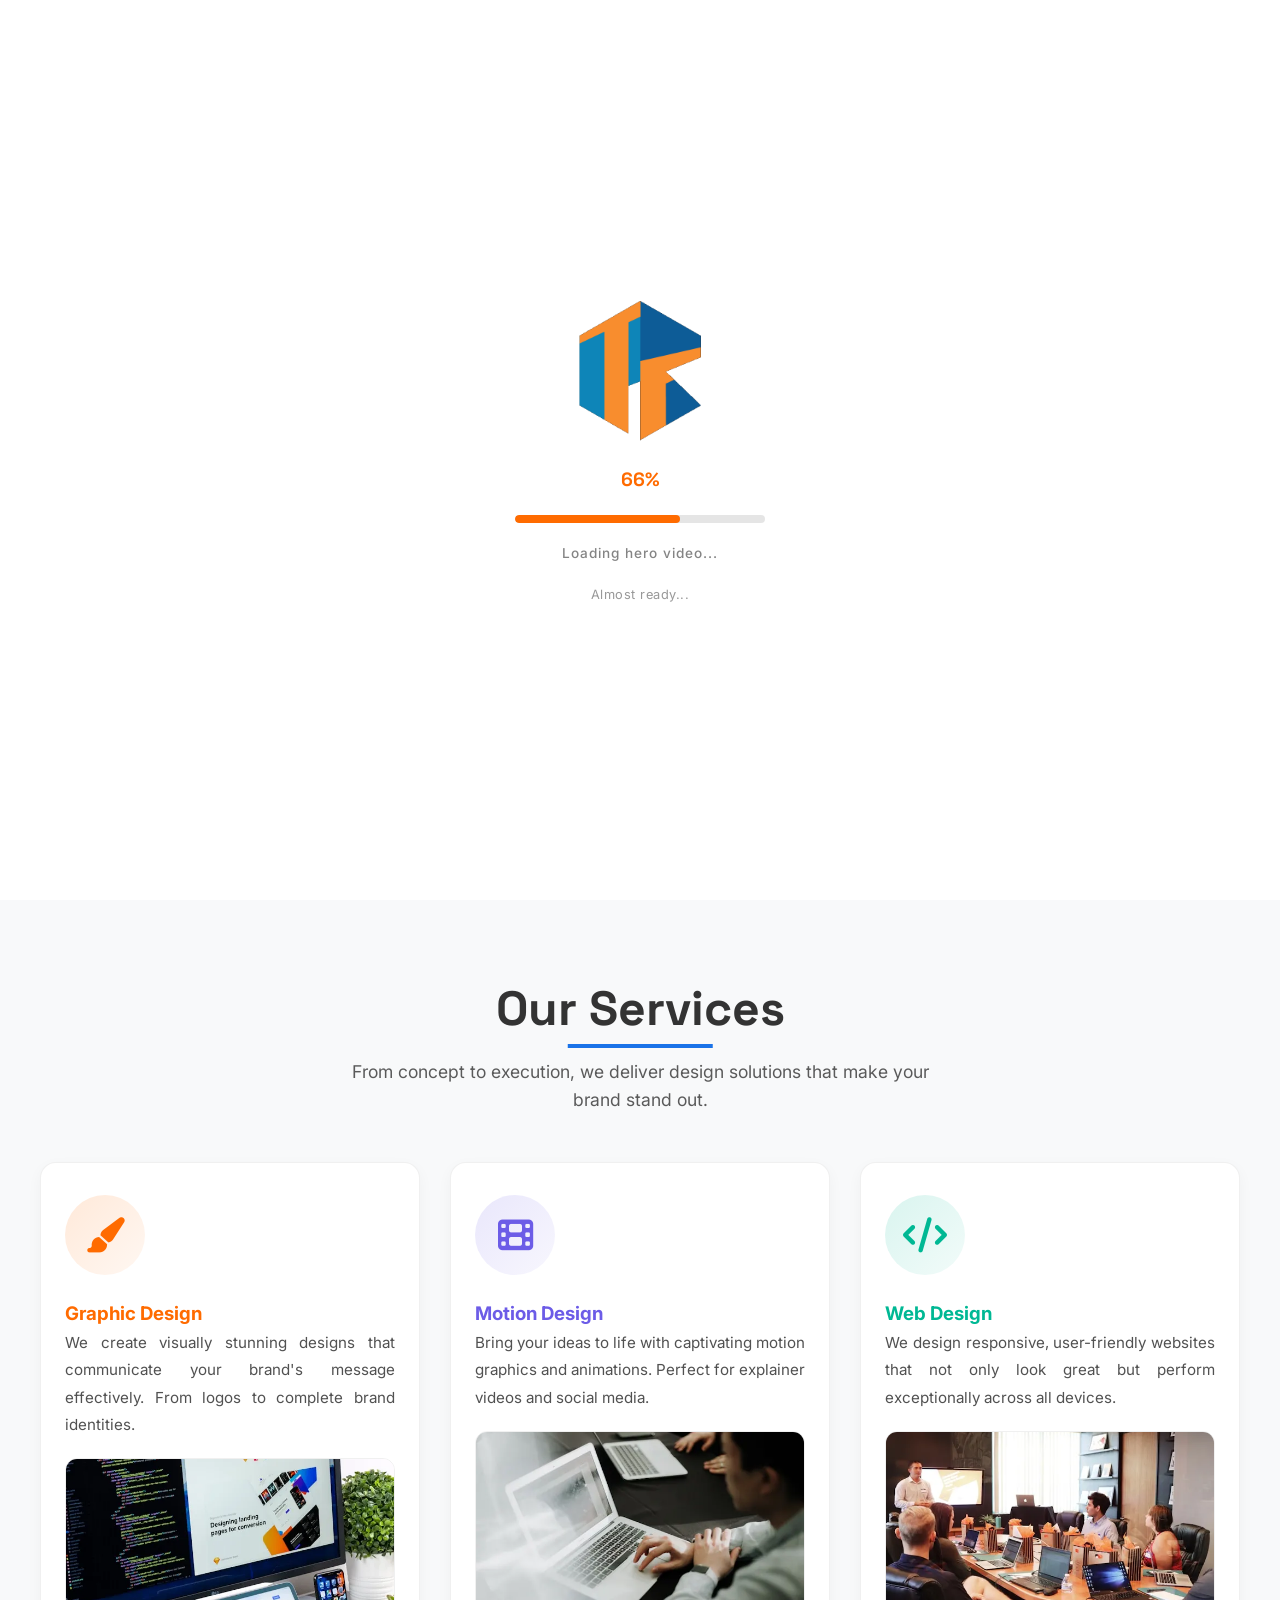
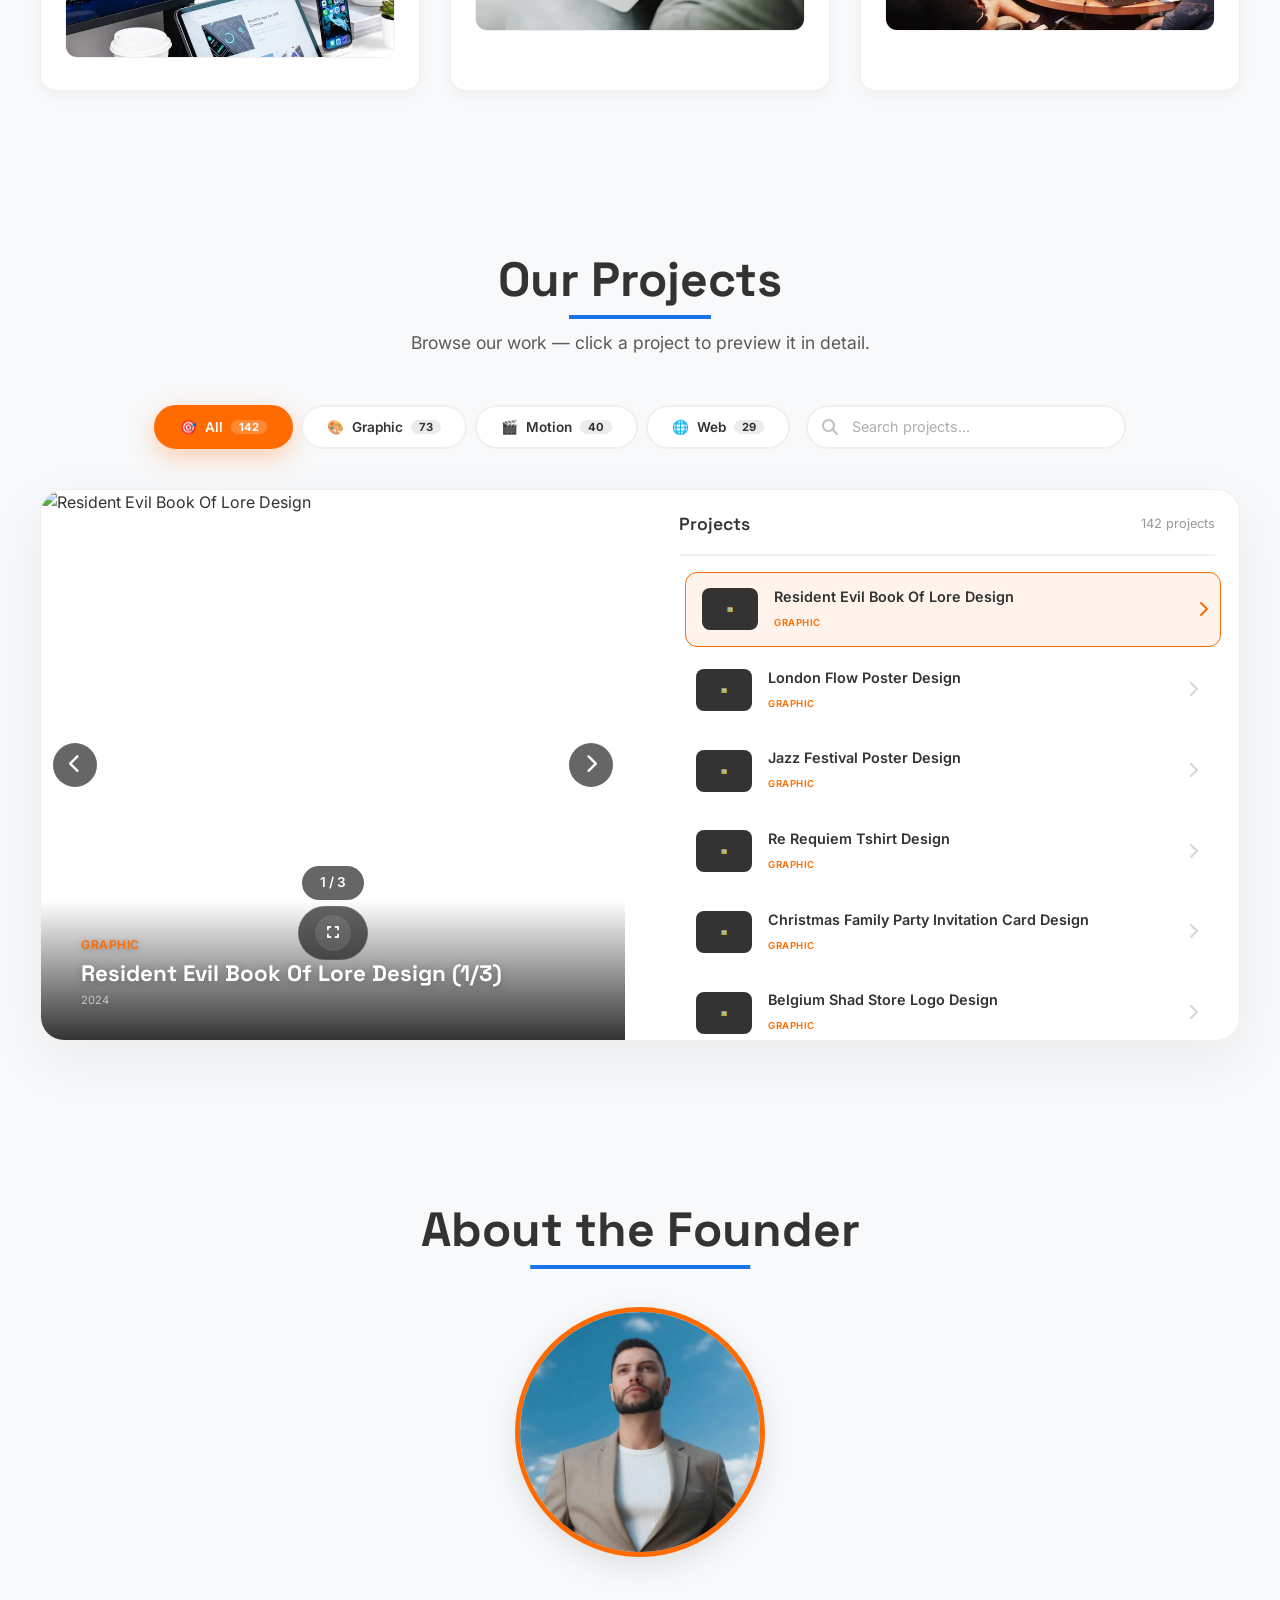
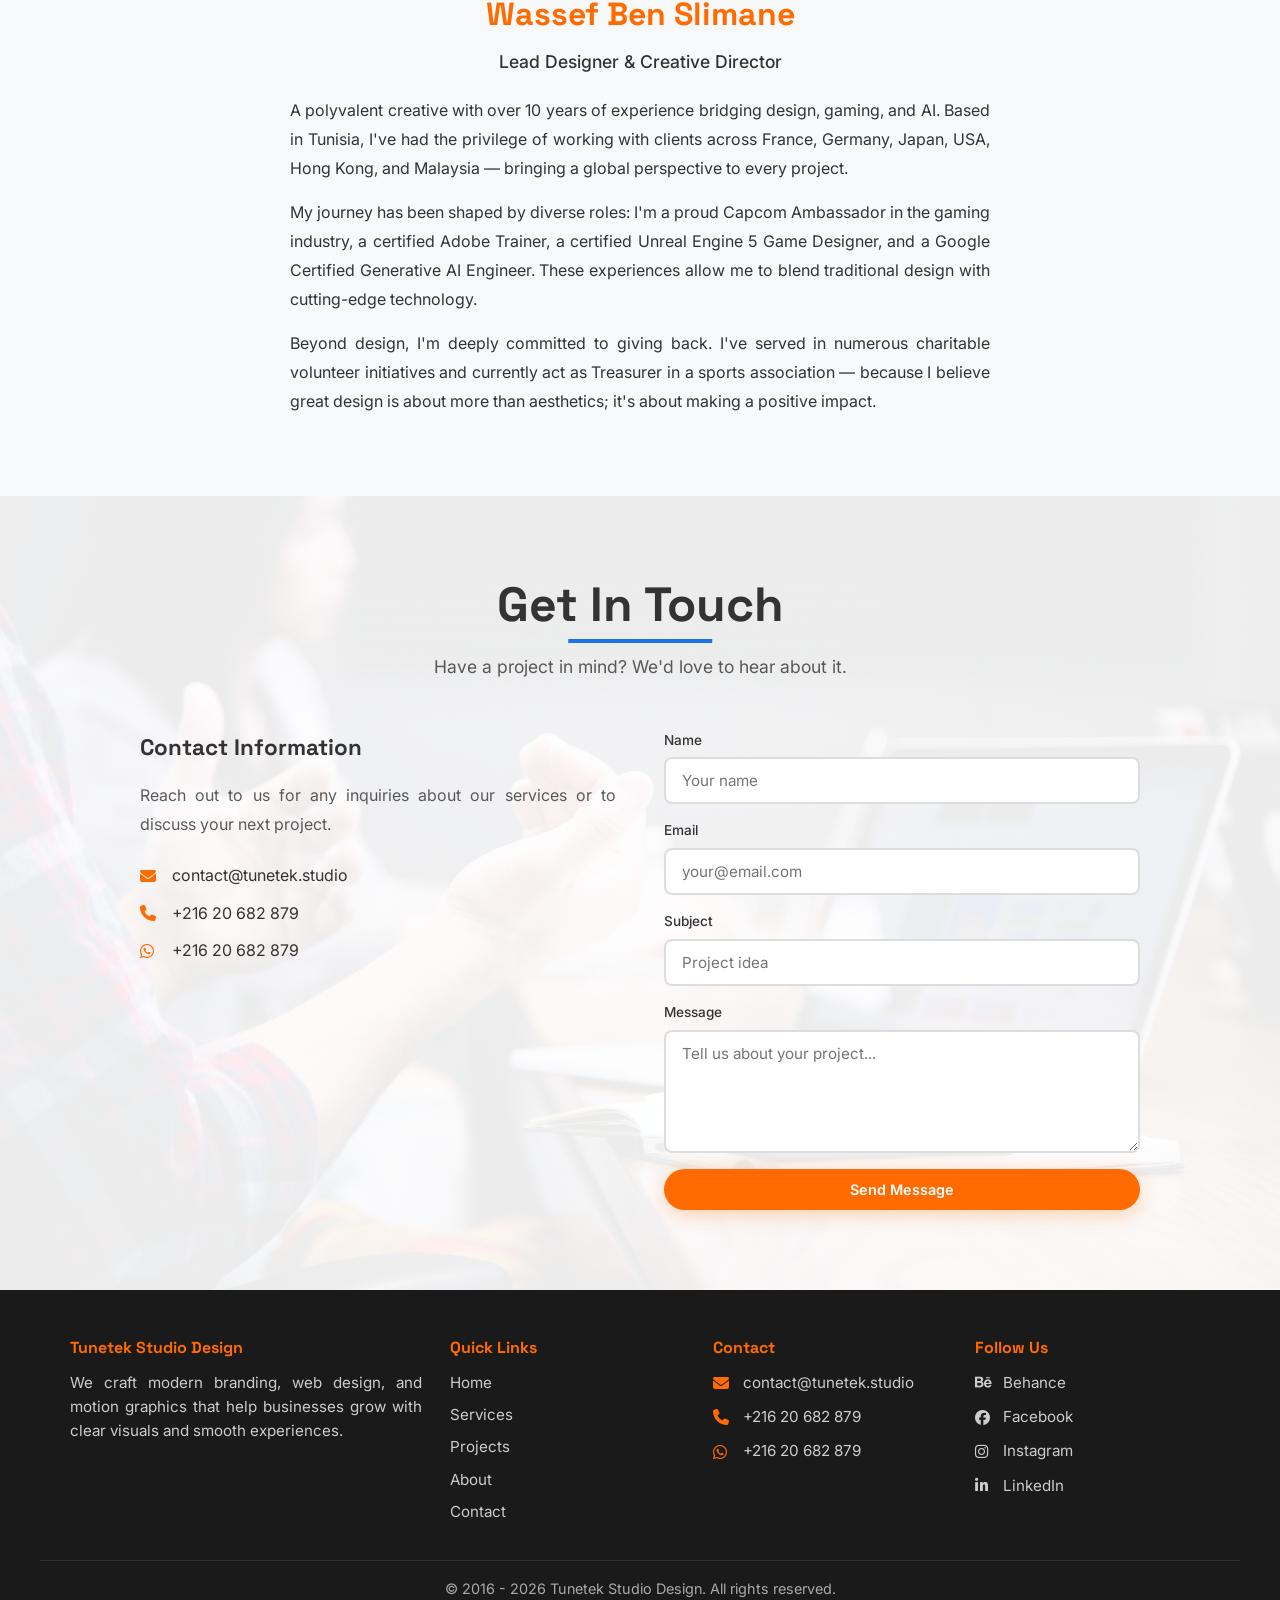
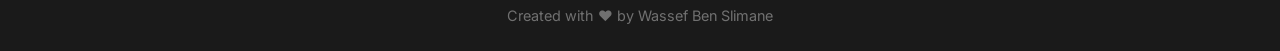
==== index.html @ 1eccfbc8 "fix" ====
<!DOCTYPE html>
<html lang="en">
<head>
    <meta charset="UTF-8">
    <meta name="viewport" content="width=device-width, initial-scale=1.0">
    <title>Tunetek Studio Design | Creative Design Solutions</title>
    <meta name="description" content="Tunetek Studio Design - Creative design solutions for graphic, motion, and web design. Based in Tunisia, serving worldwide clients.">
    
    <!-- Favicons -->
    <link rel="icon" href="favicon.ico" type="image/x-icon">
    <link rel="icon" href="favicon-32x32.png" type="image/png" sizes="32x32">
    <link rel="icon" href="favicon-16x16.png" type="image/png" sizes="16x16">
    <link rel="apple-touch-icon" href="apple-touch-icon.png" sizes="180x180">
    
    <!-- Fonts with preconnect for performance -->
    <link rel="preconnect" href="https://fonts.googleapis.com">
    <link rel="preconnect" href="https://fonts.gstatic.com" crossorigin>
    <link href="https://fonts.googleapis.com/css2?family=Inter:wght@300;400;500;600;700;800;900&family=Space+Grotesk:wght@400;500;600;700&display=swap" rel="stylesheet">
    
    <!-- Font Awesome -->
    <link rel="stylesheet" href="https://cdnjs.cloudflare.com/ajax/libs/font-awesome/6.5.0/css/all.min.css">
    
    <style>
        /* ===================== CSS VARIABLES ===================== */
        :root {
            --primary-color: #1a73e8;
            --secondary-color: #ff6b00;
            --tertiary-color: #ffffff;
            --text-color: #333333;
            --dark-bg: #1a1a1a;
            --card-bg: #ffffff;
            --header-bg: rgba(255, 255, 255, 0.95);
            --footer-bg: #1a1a1a;
            --input-bg: #ffffff;
            --input-border: #dddddd;
            --accent-color: #f8f9fa;
            --label-color: #333333;
            --border-light: rgba(0,0,0,0.06);
            --error-color: #dc3545;
            --error-bg: rgba(220, 53, 69, 0.08);
            --success-color: #28a745;
            
            --transition: 0.3s cubic-bezier(0.4, 0, 0.2, 1);
            --header-height: 72px;
            --max-width: 1200px;
            
            --font-heading: 'Space Grotesk', 'Inter', sans-serif;
            --font-body: 'Inter', -apple-system, BlinkMacSystemFont, 'Segoe UI', sans-serif;
            
            /* Service colors */
            --graphic-color: #ff6b00;
            --motion-color: #6c5ce7;
            --web-color: #00b894;
        }

        /* ===================== DARK THEME ===================== */
        [data-theme="dark"] {
            --primary-color: #5b9aff;
            --secondary-color: #ff8c42;
            --tertiary-color: #121212;
            --text-color: #e0e0e0;
            --dark-bg: #050505;
            --card-bg: #1e1e1e;
            --header-bg: rgba(30, 30, 30, 0.95);
            --footer-bg: #050505;
            --input-bg: #2d2d2d;
            --input-border: #444444;
            --accent-color: #1e1e1e;
            --label-color: #e0e0e0;
            --border-light: rgba(255,255,255,0.06);
            --error-color: #ff6b6b;
            --error-bg: rgba(255, 107, 107, 0.12);
            --success-color: #51cf66;
            
            --graphic-color: #ff8c42;
            --motion-color: #a29bfe;
            --web-color: #55efc4;
        }

        /* ===================== RESET & BASE ===================== */
        * {
            margin: 0;
            padding: 0;
            box-sizing: border-box;
        }

        html {
            scroll-behavior: smooth;
            scroll-padding-top: var(--header-height);
        }

        body {
            font-family: var(--font-body);
            background-color: var(--tertiary-color);
            color: var(--text-color);
            line-height: 1.6;
            transition: background-color var(--transition), color var(--transition);
            overflow-x: hidden;
            position: relative;
        }

        a {
            color: var(--primary-color);
            text-decoration: none;
            transition: color var(--transition);
        }

        a:hover {
            color: var(--primary-color);
        }

        img {
            max-width: 100%;
            height: auto;
            display: block;
        }

        /* ===================== UTILITY ===================== */
        .container {
            max-width: var(--max-width);
            margin: 0 auto;
            padding: 0 30px;
        }

        .section-padding {
            padding: 80px 0;
        }

        @media (max-width: 768px) {
            .section-padding {
                padding: 70px 0;
            }
            .container {
                padding: 0 20px;
            }
        }

        @media (max-width: 480px) {
            .section-padding {
                padding: 70px 0;
            }
            .container {
                padding: 0 16px;
            }
        }

        /* ===================== SECTION TITLES ===================== */
        .section-header {
            text-align: center;
            margin-bottom: 48px;
        }

        .section-title {
            font-family: var(--font-heading);
            font-size: clamp(2rem, 4vw, 3rem);
            font-weight: 700;
            line-height: 1.2;
            color: var(--text-color);
            position: relative;
            display: inline-block;
        }

        .section-title::after {
            content: '';
            position: absolute;
            width: 50%;
            height: 4px;
            bottom: -10px;
            left: 50%;
            transform: translateX(-50%);
            background: var(--primary-color);
            transition: width 0.5s ease;
        }

        .section-title:hover::after {
            width: 100%;
        }

        .section-title .highlight {
            color: var(--secondary-color);
        }

        .section-subtitle {
            font-size: 1.1rem;
            color: var(--text-color);
            opacity: 0.8;
            max-width: 600px;
            margin: 20px auto 0;
        }

        /* ===================== LOADING OVERLAY ===================== */
        #loading-overlay {
            position: fixed;
            top: 0;
            left: 0;
            width: 100%;
            height: 100%;
            background: var(--tertiary-color);
            display: flex;
            justify-content: center;
            align-items: center;
            z-index: 99999;
            transition: opacity 0.8s ease, visibility 0.8s ease;
        }

        [data-theme="dark"] #loading-overlay {
            background: var(--tertiary-color);
        }

        #loading-overlay.hidden {
            opacity: 0;
            visibility: hidden;
            pointer-events: none;
        }

        .loading-content {
            display: flex;
            flex-direction: column;
            align-items: center;
            justify-content: center;
            text-align: center;
            gap: 20px;
            padding: 20px;
        }

        .loading-gif {
            width: 150px;
            height: 150px;
            object-fit: contain;
            display: block;
        }

        .loading-progress-container {
            width: 250px;
            height: 8px;
            background: rgba(0, 0, 0, 0.1);
            border-radius: 4px;
            overflow: hidden;
            position: relative;
        }

        [data-theme="dark"] .loading-progress-container {
            background: rgba(255, 255, 255, 0.1);
        }

        .loading-progress-bar {
            height: 100%;
            background: var(--secondary-color);
            width: 0%;
            border-radius: 4px;
            transition: width 0.3s ease;
        }

        .loading-text {
            font-size: 0.85rem;
            color: var(--text-color);
            opacity: 0.6;
            font-weight: 500;
            letter-spacing: 1px;
        }

        .loading-percentage {
            font-size: 1.2rem;
            font-weight: 700;
            color: var(--secondary-color);
            font-family: var(--font-heading);
        }

        .loading-status {
            font-size: 0.8rem;
            color: var(--text-color);
            opacity: 0.5;
            font-weight: 400;
            letter-spacing: 0.5px;
        }

        @media (max-width: 768px) {
            .loading-gif {
                width: 100px;
                height: 100px;
            }
            .loading-progress-container {
                width: 200px;
            }
            .loading-percentage {
                font-size: 1rem;
            }
        }

        @media (max-width: 480px) {
            .loading-gif {
                width: 80px;
                height: 80px;
            }
            .loading-progress-container {
                width: 160px;
            }
            .loading-percentage {
                font-size: 0.9rem;
            }
            .loading-text {
                font-size: 0.75rem;
            }
            .loading-status {
                font-size: 0.7rem;
            }
        }

        /* ===================== HEADER ===================== */
        header {
            position: fixed;
            top: 0;
            left: 0;
            width: 100%;
            height: var(--header-height);
            background: rgba(255, 255, 255, 1);
            backdrop-filter: blur(10px);
            -webkit-backdrop-filter: blur(10px);
            border-bottom: 1px solid var(--border-light);
            z-index: 9900;
            transition: all var(--transition);
            box-shadow: 0 2px 10px rgba(0, 0, 0, 0.08);
        }

        [data-theme="dark"] header {
            background: rgba(30, 30, 30, 1);
            border-bottom: 1px solid rgba(255, 255, 255, 0.08);
        }

        header.scrolled {
            background: rgba(255, 255, 255, 0.8);
            backdrop-filter: blur(20px);
            -webkit-backdrop-filter: blur(20px);
            box-shadow: 0 4px 15px rgba(0, 0, 0, 0.05);
        }

        [data-theme="dark"] header.scrolled {
            background: rgba(30, 30, 30, 0.8);
        }

        .header-container {
            display: flex;
            justify-content: space-between;
            align-items: center;
            height: 100%;
            max-width: var(--max-width);
            margin: 0 auto;
            padding: 0 30px;
        }

        @media (max-width: 768px) {
            .header-container {
                padding: 0 20px;
            }
        }

        @media (max-width: 480px) {
            .header-container {
                padding: 0 16px;
            }
        }

        .logo {
            display: flex;
            align-items: center;
            gap: 10px;
            flex-shrink: 0;
            transition: transform 0.3s ease;
        }

        .logo:hover {
            transform: scale(1.05);
        }

        .logo img {
            height: 40px;
            width: auto;
        }

        .logo-text {
            display: flex;
            flex-direction: column;
            line-height: 1.1;
        }

        .logo-text .tunetek {
            font-size: 1.75rem;
            font-weight: 700;
            color: var(--primary-color);
            letter-spacing: 1px;
        }

        .logo-text .studio-design {
            font-size: 1.0rem;
            font-weight: 700;
            color: var(--secondary-color);
            letter-spacing: 0.5px;
            margin-left: 2px;
        }

        @media (max-width: 768px) {
            .logo img {
                height: 32px;
            }
            .logo-text .tunetek {
                font-size: 1.5rem;
            }
            .logo-text .studio-design {
                font-size: 0.85rem;
            }
        }

        @media (max-width: 480px) {
            .logo img {
                height: 28px;
            }
            .logo-text .tunetek {
                font-size: 1.3rem;
            }
            .logo-text .studio-design {
                font-size: 0.75rem;
            }
        }

        .nav-container {
            display: flex;
            align-items: center;
            gap: 8px;
        }

        .nav-links {
            display: flex;
            list-style: none;
            align-items: center;
            gap: 4px;
        }

        .nav-links a {
            display: block;
            padding: 6px 14px;
            font-size: 0.85rem;
            font-weight: 500;
            color: var(--text-color);
            border-radius: 8px;
            transition: all var(--transition);
            position: relative;
        }

        .nav-links a:hover,
        .nav-links a.active {
            color: var(--secondary-color);
        }

        .nav-links a::after {
            content: '';
            position: absolute;
            bottom: 2px;
            left: 50%;
            width: 0;
            height: 2px;
            background: var(--secondary-color);
            transition: all var(--transition);
            transform: translateX(-50%);
        }

        .nav-links a:hover::after,
        .nav-links a.active::after {
            width: 60%;
        }

        .header-controls {
            display: flex;
            align-items: center;
            gap: 6px;
            margin-left: 8px;
        }

        .header-btn {
            width: 38px;
            height: 38px;
            border: none;
            background: rgba(0, 0, 0, 0.05);
            color: var(--text-color);
            border-radius: 50%;
            cursor: pointer;
            display: flex;
            align-items: center;
            justify-content: center;
            font-size: 1rem;
            transition: all var(--transition);
            border: 1px solid transparent;
        }

        .header-btn:hover {
            background: rgba(0, 0, 0, 0.08);
            border-color: var(--secondary-color);
            transform: scale(1.05);
        }

        [data-theme="dark"] .header-btn {
            background: rgba(255, 255, 255, 0.05);
        }

        [data-theme="dark"] .header-btn:hover {
            background: rgba(255, 255, 255, 0.1);
        }

        .language-btn {
            font-size: 0.7rem;
            font-weight: 600;
            padding: 4px 6px;
            background: none;
            border: none;
            color: var(--text-color);
            opacity: 0.5;
            cursor: pointer;
            transition: all var(--transition);
        }

        .language-btn.active {
            opacity: 1;
            color: var(--secondary-color);
            font-weight: 700;
        }

        .language-btn:hover {
            opacity: 1;
            color: var(--secondary-color);
        }

        .language-separator {
            color: var(--text-color);
            opacity: 0.2;
            font-size: 0.7rem;
        }

        .hamburger {
            display: none;
            width: 38px;
            height: 38px;
            border: none;
            background: rgba(0, 0, 0, 0.05);
            color: var(--primary-color);
            border-radius: 8px;
            cursor: pointer;
            font-size: 1.5rem;
            transition: all var(--transition);
            align-items: center;
            justify-content: center;
        }

        .hamburger:hover {
            color: var(--secondary-color);
            background: rgba(0, 0, 0, 0.08);
        }

        [data-theme="dark"] .hamburger {
            background: rgba(255, 255, 255, 0.05);
        }

        [data-theme="dark"] .hamburger:hover {
            background: rgba(255, 255, 255, 0.1);
        }

        @media (max-width: 992px) {
            .nav-container {
                position: fixed;
                top: var(--header-height);
                left: 0;
                width: 100%;
                height: calc(100vh - var(--header-height));
                background: var(--card-bg);
                flex-direction: column;
                padding: 30px 20px;
                transform: translateX(100%);
                transition: transform 0.4s cubic-bezier(0.4, 0, 0.2, 1);
                overflow-y: auto;
                border-top: 1px solid var(--border-light);
                gap: 20px;
                box-shadow: 0 20px 60px rgba(0, 0, 0, 0.1);
            }

            [data-theme="dark"] .nav-container {
                border-top: 1px solid rgba(255, 255, 255, 0.08);
            }

            .nav-container.active {
                transform: translateX(0);
            }

            .nav-links {
                flex-direction: column;
                width: 100%;
                gap: 0;
            }

            .nav-links li {
                width: 100%;
                opacity: 0;
                transform: translateY(-10px) scale(0.95);
                transition: all 0.4s cubic-bezier(0.4, 0, 0.2, 1);
            }

            .nav-container.active .nav-links li {
                opacity: 1;
                transform: translateY(0) scale(1);
            }

            .nav-container.active .nav-links li:nth-child(1) { transition-delay: 0.05s; }
            .nav-container.active .nav-links li:nth-child(2) { transition-delay: 0.1s; }
            .nav-container.active .nav-links li:nth-child(3) { transition-delay: 0.15s; }
            .nav-container.active .nav-links li:nth-child(4) { transition-delay: 0.2s; }
            .nav-container.active .nav-links li:nth-child(5) { transition-delay: 0.25s; }
            .nav-container.active .nav-links li:nth-child(6) { transition-delay: 0.3s; }
            .nav-container.active .nav-links li:nth-child(7) { transition-delay: 0.35s; }

            .nav-links a {
                padding: 14px 20px;
                font-size: 1rem;
                text-align: center;
                border-radius: 8px;
                width: 100%;
            }

            .nav-links a::after {
                display: none;
            }

            .nav-links a:hover {
                background: rgba(0, 0, 0, 0.05);
            }

            [data-theme="dark"] .nav-links a:hover {
                background: rgba(255, 255, 255, 0.05);
            }

            .nav-links li:last-child {
                margin-top: 10px;
                display: flex;
                justify-content: center;
                gap: 12px;
            }

            .nav-links li:last-child .header-controls {
                margin-left: 0;
            }

            .header-controls {
                margin-left: 0;
                justify-content: center;
            }

            .hamburger {
                display: flex;
            }
        }

        /* ===================== HERO SECTION ===================== */
        #hero {
            position: relative;
            min-height: 100vh;
            display: flex;
            align-items: center;
            padding-top: var(--header-height);
            overflow: hidden;
            background: transparent;
        }

        .hero-video-container {
            position: absolute;
            top: var(--header-height);
            left: 0;
            right: 0;
            bottom: 0;
            overflow: hidden;
            z-index: 0;
            background: #000;
        }

        .hero-video-container video {
            width: 100%;
            height: 100%;
            object-fit: cover;
            opacity: 0;
            transition: opacity 1.5s ease-in-out;
        }

        .hero-video-container video.loaded {
            opacity: 1;
        }

        .hero-loading-overlay {
            position: absolute;
            top: 0;
            left: 0;
            right: 0;
            bottom: 0;
            background: var(--tertiary-color);
            display: flex;
            align-items: center;
            justify-content: center;
            z-index: 1;
            transition: opacity 0.8s ease, visibility 0.8s ease;
        }

        [data-theme="dark"] .hero-loading-overlay {
            background: var(--tertiary-color);
        }

        .hero-loading-overlay.hidden {
            opacity: 0;
            visibility: hidden;
            pointer-events: none;
        }

        .hero-loading-spinner {
            width: 60px;
            height: 60px;
            border: 4px solid rgba(255, 107, 0, 0.1);
            border-top: 4px solid var(--secondary-color);
            border-radius: 50%;
            animation: spin 1s linear infinite;
        }

        @keyframes spin {
            0% { transform: rotate(0deg); }
            100% { transform: rotate(360deg); }
        }

        /* ===================== HERO ACTIONS & MUTE BUTTON - FIXED FOR MOBILE ===================== */
        .hero-actions-bottom {
            position: absolute;
            bottom: 40px;
            left: 40px;
            z-index: 2;
            display: flex;
            flex-wrap: wrap;
            gap: 12px;
        }

        .hero-actions-bottom .btn {
            padding: 12px 28px;
            font-size: 0.9rem;
        }

        /* Video controls - moved to top right on mobile to avoid overlap */
        .video-controls {
            position: absolute;
            bottom: 24px;
            right: 24px;
            z-index: 3;
        }

        .video-controls button {
            width: 40px;
            height: 40px;
            border: none;
            background: rgba(0, 0, 0, 0.6);
            color: white;
            border-radius: 50%;
            cursor: pointer;
            font-size: 1rem;
            transition: all var(--transition);
            display: flex;
            align-items: center;
            justify-content: center;
            backdrop-filter: blur(4px);
            border: 1px solid rgba(255, 255, 255, 0.1);
        }

        .video-controls button:hover {
            background: var(--secondary-color);
            transform: scale(1.1);
        }

        /* ===== FIXED: Mobile Hero Buttons - Made Larger ===== */
        @media (max-width: 768px) {
            .hero-actions-bottom {
                bottom: 24px;
                left: 50%;
                transform: translateX(-50%);
                gap: 12px;
                flex-direction: row;
                justify-content: center;
                width: auto;
                max-width: 92%;
            }
            
            .hero-actions-bottom .btn {
                padding: 14px 28px;
                font-size: 1rem;
                white-space: nowrap;
                min-height: 52px;
                min-width: 140px;
            }
            
            .hero-actions-bottom .btn i {
                font-size: 0.9rem;
            }
            
            /* Move mute button to top right on tablet */
            .video-controls {
                bottom: auto;
                top: calc(var(--header-height) + 16px);
                right: 16px;
            }
            
            .video-controls button {
                width: 40px;
                height: 40px;
                font-size: 1rem;
            }
        }

        @media (max-width: 480px) {
            .hero-actions-bottom {
                bottom: 20px;
                gap: 10px;
                flex-direction: row;
                flex-wrap: wrap;
                justify-content: center;
                width: auto;
                max-width: 94%;
            }
            
            .hero-actions-bottom .btn {
                padding: 16px 24px;
                font-size: 0.95rem;
                white-space: nowrap;
                flex: 0 1 auto;
                min-height: 48px;
                min-width: 120px;
                border-radius: 30px;
            }
            
            .hero-actions-bottom .btn i {
                font-size: 0.85rem;
            }
            
            /* Move mute button to top right on mobile */
            .video-controls {
                bottom: auto;
                top: calc(var(--header-height) + 12px);
                right: 12px;
            }
            
            .video-controls button {
                width: 38px;
                height: 38px;
                font-size: 0.9rem;
            }
        }

        /* ===================== BUTTONS ===================== */
        .btn {
            display: inline-flex;
            align-items: center;
            justify-content: center;
            gap: 8px;
            padding: 12px 28px;
            font-family: var(--font-body);
            font-size: 0.9rem;
            font-weight: 600;
            border: none;
            border-radius: 30px;
            cursor: pointer;
            transition: all var(--transition);
            text-decoration: none;
        }

        .btn-primary {
            background: var(--secondary-color);
            color: white;
            box-shadow: 0 4px 20px rgba(255, 107, 0, 0.3);
        }

        .btn-primary:hover {
            transform: translateY(-3px);
            box-shadow: 0 15px 25px rgba(255, 107, 0, 0.4);
            color: white;
        }

        .btn-secondary {
            background: rgba(0, 0, 0, 0.6);
            color: var(--secondary-color);
            border: 2px solid var(--secondary-color);
            backdrop-filter: blur(10px);
            -webkit-backdrop-filter: blur(10px);
            box-shadow: 0 4px 15px rgba(0, 0, 0, 0.2);
        }

        .btn-secondary:hover {
            background: var(--secondary-color);
            color: white !important;
            transform: translateY(-3px);
            box-shadow: 0 15px 25px rgba(255, 107, 0, 0.4);
        }

        [data-theme="dark"] .btn-secondary {
            background: rgba(255, 255, 255, 0.15);
            border-color: var(--secondary-color);
            color: var(--secondary-color);
        }

        [data-theme="dark"] .btn-secondary:hover {
            background: var(--secondary-color);
            color: white !important;
        }

        /* ===================== SERVICES ===================== */
        #services {
            background-color: var(--accent-color);
        }

        .services-grid {
            display: grid;
            grid-template-columns: repeat(auto-fit, minmax(300px, 1fr));
            gap: 30px;
        }

        .service-card {
            background: var(--card-bg);
            border-radius: 16px;
            padding: 2rem 1.5rem;
            box-shadow: 0 5px 15px rgba(0, 0, 0, 0.04);
            transition: all 0.4s cubic-bezier(0.34, 1.56, 0.64, 1);
            border: 1px solid var(--border-light);
            opacity: 0;
            transform: translateY(20px);
            position: relative;
            overflow: hidden;
        }

        .service-card.visible {
            opacity: 1;
            transform: translateY(0);
        }

        .service-card::before {
            content: '';
            position: absolute;
            top: 0;
            left: 0;
            width: 100%;
            height: 4px;
            opacity: 0;
            transition: opacity 0.4s ease;
        }

        .service-card:hover::before {
            opacity: 1;
        }

        .service-card:hover {
            transform: translateY(-12px);
            box-shadow: 0 20px 40px rgba(0, 0, 0, 0.08);
        }

        .service-card:nth-child(1)::before { background: linear-gradient(90deg, var(--graphic-color), #ff9a44); }
        .service-card:nth-child(2)::before { background: linear-gradient(90deg, var(--motion-color), #a29bfe); }
        .service-card:nth-child(3)::before { background: linear-gradient(90deg, var(--web-color), #55efc4); }

        .service-icon-wrapper {
            display: inline-flex;
            align-items: center;
            justify-content: center;
            width: 80px;
            height: 80px;
            border-radius: 50%;
            margin-bottom: 1.5rem;
            transition: all 0.4s cubic-bezier(0.34, 1.56, 0.64, 1);
            position: relative;
        }

        .service-card:hover .service-icon-wrapper {
            transform: scale(1.05) rotate(-5deg);
        }

        .service-card:nth-child(1) .service-icon-wrapper {
            background: linear-gradient(135deg, rgba(255, 107, 0, 0.15), rgba(255, 107, 0, 0.05));
            color: var(--graphic-color);
        }

        .service-card:nth-child(2) .service-icon-wrapper {
            background: linear-gradient(135deg, rgba(108, 92, 231, 0.15), rgba(108, 92, 231, 0.05));
            color: var(--motion-color);
        }

        .service-card:nth-child(3) .service-icon-wrapper {
            background: linear-gradient(135deg, rgba(0, 184, 148, 0.15), rgba(0, 184, 148, 0.05));
            color: var(--web-color);
        }

        [data-theme="dark"] .service-card:nth-child(1) .service-icon-wrapper {
            background: linear-gradient(135deg, rgba(255, 107, 0, 0.25), rgba(255, 107, 0, 0.05));
        }

        [data-theme="dark"] .service-card:nth-child(2) .service-icon-wrapper {
            background: linear-gradient(135deg, rgba(108, 92, 231, 0.25), rgba(108, 92, 231, 0.05));
        }

        [data-theme="dark"] .service-card:nth-child(3) .service-icon-wrapper {
            background: linear-gradient(135deg, rgba(0, 184, 148, 0.25), rgba(0, 184, 148, 0.05));
        }

        .service-icon {
            font-size: 2.2rem;
            transition: all 0.4s ease;
            line-height: 1;
        }

        .service-card:hover .service-icon {
            transform: scale(1.1);
        }

        .service-card:nth-child(1) .service-title { color: var(--graphic-color); }
        .service-card:nth-child(2) .service-title { color: var(--motion-color); }
        .service-card:nth-child(3) .service-title { color: var(--web-color); }

        .service-desc {
            color: var(--text-color);
            line-height: 1.8;
            opacity: 0.85;
            font-size: 0.95rem;
            text-align: justify;
            text-justify: inter-word;
        }

        .service-image {
            width: 100%;
            border-radius: 12px;
            margin-top: 1.25rem;
            height: 200px;
            object-fit: cover;
            border: 1px solid var(--border-light);
            transition: all 0.4s ease;
        }

        .service-card:hover .service-image {
            transform: scale(1.02);
            border-color: var(--secondary-color);
        }

        /* ============================================================
                   PORTFOLIO - SPLIT SCREEN WITH SEARCH
                   ============================================================ */
        #portfolio {
            background-color: var(--accent-color);
            overflow: hidden;
            position: relative;
        }

        .split-controls {
            display: flex;
            flex-wrap: wrap;
            justify-content: center;
            align-items: center;
            gap: 16px;
            margin-bottom: 40px;
        }

        .split-filters {
            display: flex;
            gap: 8px;
            flex-wrap: wrap;
            justify-content: center;
        }

        .split-filter-btn {
            padding: 10px 24px;
            border: 2px solid var(--border-light);
            background: var(--card-bg);
            color: var(--text-color);
            border-radius: 50px;
            cursor: pointer;
            font-size: 0.85rem;
            font-weight: 600;
            transition: all var(--transition);
            font-family: var(--font-body);
            display: flex;
            align-items: center;
            gap: 8px;
            min-height: 44px;
        }

        .split-filter-btn:hover {
            border-color: var(--secondary-color);
            color: var(--secondary-color);
            transform: translateY(-2px);
        }

        .split-filter-btn.active {
            background: var(--secondary-color);
            color: white;
            border-color: var(--secondary-color);
            box-shadow: 0 8px 25px rgba(255, 107, 0, 0.3);
        }

        .split-filter-btn .count {
            background: rgba(0,0,0,0.08);
            padding: 0 8px;
            border-radius: 20px;
            font-size: 0.7rem;
            font-weight: 700;
        }

        [data-theme="dark"] .split-filter-btn .count {
            background: rgba(255,255,255,0.08);
        }

        .split-filter-btn.active .count {
            background: rgba(255,255,255,0.2);
        }

        .search-wrapper {
            position: relative;
            flex: 1;
            min-width: 200px;
            max-width: 320px;
        }

        .search-wrapper input {
            width: 100%;
            padding: 10px 20px 10px 44px;
            border: 2px solid var(--border-light);
            border-radius: 50px;
            background: var(--card-bg);
            color: var(--text-color);
            font-family: var(--font-body);
            font-size: 0.9rem;
            transition: all var(--transition);
            outline: none;
            min-height: 44px;
        }

        .search-wrapper input:focus {
            border-color: var(--secondary-color);
            box-shadow: 0 0 0 4px rgba(255, 107, 0, 0.1);
        }

        .search-wrapper input::placeholder {
            color: var(--text-color);
            opacity: 0.4;
        }

        .search-wrapper .search-icon {
            position: absolute;
            left: 16px;
            top: 50%;
            transform: translateY(-50%);
            color: var(--text-color);
            opacity: 0.3;
            pointer-events: none;
        }

        .search-wrapper .clear-search {
            position: absolute;
            right: 12px;
            top: 50%;
            transform: translateY(-50%);
            background: none;
            border: none;
            color: var(--text-color);
            opacity: 0.3;
            cursor: pointer;
            font-size: 0.8rem;
            padding: 8px;
            display: none;
            transition: opacity var(--transition);
            min-height: 44px;
            min-width: 44px;
            border-radius: 50%;
        }

        .search-wrapper .clear-search.visible {
            display: block;
        }

        .search-wrapper .clear-search:hover {
            opacity: 0.8;
            background: rgba(0,0,0,0.05);
        }

        .split-container {
            display: grid;
            grid-template-columns: 1fr 1fr;
            gap: 30px;
            min-height: 550px;
            background: var(--card-bg);
            border-radius: 24px;
            overflow: hidden;
            box-shadow: 0 20px 60px rgba(0,0,0,0.06);
            border: 1px solid var(--border-light);
        }

        .split-preview {
            position: relative;
            background: var(--tertiary-color);
            overflow: hidden;
            min-height: 500px;
            max-height: 550px;
            display: flex;
            align-items: center;
            justify-content: center;
        }

        .split-preview::-webkit-scrollbar {
            width: 8px;
            height: 8px;
        }

        .split-preview::-webkit-scrollbar-track {
            background: rgba(0,0,0,0.05);
            border-radius: 4px;
        }

        .split-preview::-webkit-scrollbar-thumb {
            background: var(--secondary-color);
            border-radius: 4px;
        }

        .split-preview::-webkit-scrollbar-thumb:hover {
            background: var(--secondary-color);
        }

        .split-preview .preview-media {
            width: 100%;
            height: 100%;
            object-fit: contain;
            display: block;
            transition: opacity 0.5s ease;
            max-height: 550px;
        }

        .split-preview video.preview-media {
            max-height: 550px;
            width: 100%;
            height: 100%;
            object-fit: contain;
            background: #000;
        }

        .split-preview .preview-placeholder {
            text-align: center;
            color: var(--text-color);
            opacity: 0.4;
            padding: 40px;
        }

        .split-preview .preview-placeholder i {
            font-size: 4rem;
            display: block;
            margin-bottom: 16px;
        }

        .split-preview .preview-overlay {
            position: absolute;
            bottom: 0;
            left: 0;
            right: 0;
            padding: 30px 40px;
            background: linear-gradient(to top, rgba(0,0,0,0.8) 0%, transparent 100%);
            color: white;
            pointer-events: none;
            z-index: 2;
            width: 100%;
            min-width: 100%;
            box-sizing: border-box;
        }

        .split-preview:fullscreen .preview-overlay {
            display: none;
        }

        .split-preview:-webkit-full-screen .preview-overlay {
            display: none;
        }

        .split-preview:-moz-full-screen .preview-overlay {
            display: none;
        }

        .split-preview .preview-overlay h3 {
            font-family: var(--font-heading);
            font-size: 1.4rem;
            font-weight: 700;
            text-shadow: 0 2px 10px rgba(0,0,0,0.3);
        }

        .split-preview .preview-overlay .cat {
            font-size: 0.75rem;
            text-transform: uppercase;
            letter-spacing: 0.5px;
            color: var(--secondary-color);
            font-weight: 600;
            text-shadow: 0 1px 6px rgba(0,0,0,0.3);
        }

        .split-preview .preview-overlay .year {
            font-size: 0.7rem;
            opacity: 0.6;
            text-shadow: 0 1px 6px rgba(0,0,0,0.3);
        }

        .split-preview.web-fit-mode {
            overflow: auto !important;
            align-items: flex-start !important;
            justify-content: flex-start !important;
            display: flex !important;
            flex-direction: column !important;
            max-height: 550px;
            min-height: 500px;
            position: relative !important;
            scroll-behavior: smooth !important;
        }

        .split-preview.web-fit-mode .preview-media {
            width: 100% !important;
            height: auto !important;
            max-height: none !important;
            min-height: 100% !important;
            object-fit: contain !important;
            flex-shrink: 0 !important;
            display: block !important;
        }

        .split-preview.web-fit-mode .preview-overlay {
            position: sticky !important;
            bottom: 0 !important;
            left: 0 !important;
            right: 0 !important;
            z-index: 10 !important;
            pointer-events: none;
            flex-shrink: 0 !important;
            margin-top: auto !important;
            width: 100% !important;
            min-width: 100% !important;
            background: linear-gradient(to top, rgba(0,0,0,0.8) 0%, transparent 100%) !important;
            max-height: 100% !important;
            top: auto !important;
        }

        .split-preview:fullscreen {
            max-height: 100vh !important;
            min-height: 100vh !important;
            overflow: hidden !important;
            align-items: center !important;
            justify-content: center !important;
            display: flex !important;
            flex-direction: column !important;
            background: #000 !important;
        }

        .split-preview:fullscreen .preview-media {
            max-height: 100vh !important;
            min-height: 100vh !important;
            width: 100% !important;
            height: 100% !important;
            object-fit: contain !important;
            flex-shrink: 0 !important;
        }

        .split-preview:fullscreen.web-fit-mode {
            overflow: hidden !important;
            max-height: 100vh !important;
            min-height: 100vh !important;
        }

        .split-preview:fullscreen.web-fit-mode .preview-media {
            max-height: 100vh !important;
            min-height: 100vh !important;
            width: 100% !important;
            height: 100% !important;
            object-fit: contain !important;
        }

        .split-preview:fullscreen .preview-overlay {
            display: none !important;
        }

        /* ===================== PREVIEW CONTROLS ===================== */
        .preview-controls {
            position: absolute;
            bottom: 80px;
            left: 50%;
            transform: translateX(-50%);
            z-index: 5;
            display: flex;
            gap: 10px;
            background: rgba(0,0,0,0.6);
            backdrop-filter: blur(10px);
            padding: 8px 16px;
            border-radius: 50px;
            border: 1px solid rgba(255,255,255,0.1);
            pointer-events: auto;
        }

        .split-preview.web-fit-mode .preview-controls {
            position: sticky !important;
            bottom: 100px !important;
            left: 50% !important;
            transform: translateX(-50%) !important;
            z-index: 15 !important;
            margin-top: auto !important;
        }

        .preview-controls button {
            width: 36px;
            height: 36px;
            border: none;
            background: rgba(255,255,255,0.1);
            color: white;
            border-radius: 50%;
            cursor: pointer;
            font-size: 0.85rem;
            transition: all var(--transition);
            display: flex;
            align-items: center;
            justify-content: center;
            min-width: 36px;
            min-height: 36px;
        }

        .preview-controls button:hover {
            background: var(--secondary-color);
            transform: scale(1.05);
        }

        .preview-controls .video-progress {
            display: flex;
            align-items: center;
            gap: 10px;
            margin: 0 8px;
        }

        .preview-controls .video-progress .time {
            font-size: 0.7rem;
            color: rgba(255,255,255,0.7);
            font-family: monospace;
            min-width: 36px;
        }

        .preview-controls .video-progress .progress-bar {
            width: 100px;
            height: 3px;
            background: rgba(255,255,255,0.2);
            border-radius: 2px;
            cursor: pointer;
            position: relative;
            min-height: 20px;
        }

        .preview-controls .video-progress .progress-bar .fill {
            height: 100%;
            background: var(--secondary-color);
            border-radius: 2px;
            width: 0%;
            transition: width 0.05s linear;
        }

        .preview-controls .web-controls-group {
            display: flex;
            gap: 0px;
            align-items: center;
        }

        .preview-controls .divider {
            width: 1px;
            height: 28px;
            background: rgba(255, 255, 255, 0.2);
            margin: 0 8px;
            flex-shrink: 0;
        }

        [data-theme="dark"] .preview-controls .divider {
            background: rgba(255, 255, 255, 0.15);
        }

        .preview-controls .web-controls-group .divider {
            display: inline-block;
        }

        .split-preview .video-badge {
            position: absolute;
            top: 16px;
            right: 16px;
            background: rgba(0,0,0,0.6);
            backdrop-filter: blur(8px);
            color: #fff;
            padding: 4px 14px;
            border-radius: 30px;
            font-size: 0.7rem;
            display: flex;
            align-items: center;
            gap: 4px;
            z-index: 2;
            opacity: 0;
            transition: opacity 0.3s ease;
        }

        .split-preview:hover .video-badge {
            opacity: 1;
        }

        .split-list {
            padding: 20px 24px;
            overflow-y: auto;
            max-height: 550px;
            background: var(--card-bg);
        }

        .split-list .list-header {
            display: flex;
            justify-content: space-between;
            align-items: center;
            padding-bottom: 16px;
            border-bottom: 2px solid var(--border-light);
            margin-bottom: 16px;
        }

        .split-list .list-header h4 {
            font-family: var(--font-heading);
            font-size: 1.1rem;
            font-weight: 600;
            color: var(--text-color);
        }

        .split-list .list-header .count {
            font-size: 0.8rem;
            opacity: 0.5;
        }

        .split-list .list-item {
            display: flex;
            align-items: center;
            gap: 16px;
            padding: 12px 16px;
            border-radius: 12px;
            cursor: pointer;
            transition: all 0.3s cubic-bezier(0.34, 1.56, 0.64, 1);
            border: 1px solid transparent;
            margin-bottom: 6px;
        }

        .split-list .list-item:hover {
            background: rgba(0,0,0,0.03);
            transform: translateX(4px);
        }

        .split-list .list-item.active {
            background: rgba(255, 107, 0, 0.08);
            border-color: var(--secondary-color);
            transform: translateX(6px);
        }

        [data-theme="dark"] .split-list .list-item:hover {
            background: rgba(255,255,255,0.03);
        }

        [data-theme="dark"] .split-list .list-item.active {
            background: rgba(255, 107, 0, 0.12);
        }

        .split-list .list-item .thumb {
            width: 56px;
            height: 42px;
            border-radius: 8px;
            overflow: hidden;
            flex-shrink: 0;
            background: #f0f0f0;
        }

        .split-list .list-item .thumb img,
        .split-list .list-item .thumb video {
            width: 100%;
            height: 100%;
            object-fit: cover;
            display: block;
        }

        .split-list .list-item .info {
            flex: 1;
            min-width: 0;
        }

        .split-list .list-item .info h5 {
            font-size: 0.9rem;
            font-weight: 600;
            color: var(--text-color);
            white-space: nowrap;
            overflow: hidden;
            text-overflow: ellipsis;
        }

        .split-list .list-item .info .cat-tag {
            font-size: 0.6rem;
            text-transform: uppercase;
            letter-spacing: 0.5px;
            color: var(--secondary-color);
            font-weight: 600;
        }

        .split-list .list-item .arrow {
            color: var(--text-color);
            opacity: 0.2;
            transition: all 0.3s ease;
        }

        .split-list .list-item.active .arrow,
        .split-list .list-item:hover .arrow {
            opacity: 1;
            color: var(--secondary-color);
            transform: translateX(4px);
        }

        .split-list .list-loading {
            text-align: center;
            padding: 40px;
            color: var(--text-color);
            opacity: 0.5;
        }

        .split-list .list-loading i {
            font-size: 2rem;
            display: block;
            margin-bottom: 12px;
        }

        .split-list .list-empty {
            text-align: center;
            padding: 40px;
            color: var(--text-color);
            opacity: 0.5;
        }

        .split-list .list-empty i {
            font-size: 2.5rem;
            display: block;
            margin-bottom: 12px;
        }

        .split-list .load-more-container {
            text-align: center;
            padding: 20px 0 10px;
        }

        .split-list .load-more-btn {
            padding: 10px 30px;
            border: 2px solid var(--secondary-color);
            background: transparent;
            color: var(--secondary-color);
            border-radius: 50px;
            cursor: pointer;
            font-weight: 600;
            font-size: 0.85rem;
            transition: all var(--transition);
            font-family: var(--font-body);
            min-height: 44px;
        }

        .split-list .load-more-btn:hover {
            background: var(--secondary-color);
            color: white;
            transform: translateY(-2px);
            box-shadow: 0 8px 25px rgba(255, 107, 0, 0.2);
        }

        .split-list::-webkit-scrollbar {
            width: 4px;
        }

        .split-list::-webkit-scrollbar-track {
            background: transparent;
        }

        .split-list::-webkit-scrollbar-thumb {
            background: var(--secondary-color);
            border-radius: 4px;
        }

        @media (max-width: 992px) {
            .split-container {
                grid-template-columns: 1fr;
                min-height: auto;
            }
            .split-preview {
                min-height: 350px;
                max-height: 400px;
            }
            .split-preview.web-fit-mode {
                max-height: 400px;
                min-height: 350px;
            }
            .split-list {
                max-height: 400px;
            }
            .split-preview .preview-overlay {
                padding: 20px 24px;
            }
            .preview-controls {
                bottom: 70px;
                padding: 6px 12px;
            }
            .preview-controls button {
                width: 30px;
                height: 30px;
                font-size: 0.75rem;
                min-width: 30px;
                min-height: 30px;
            }
            .preview-controls .video-progress .progress-bar {
                width: 60px;
                min-height: 16px;
            }
            .search-wrapper {
                min-width: 150px;
                max-width: 100%;
            }
            .split-controls {
                flex-direction: column;
                gap: 12px;
            }
        }

        @media (max-width: 768px) {
            .split-filters {
                gap: 6px;
            }
            .split-filter-btn {
                padding: 8px 14px;
                font-size: 0.75rem;
                min-height: 36px;
            }
            .split-preview {
                min-height: 280px;
                max-height: 350px;
            }
            .split-preview.web-fit-mode {
                max-height: 350px;
                min-height: 280px;
            }
            .split-list {
                max-height: 350px;
                padding: 12px 16px;
            }
            .split-list .list-item {
                padding: 10px 12px;
                gap: 12px;
            }
            .split-list .list-item .thumb {
                width: 44px;
                height: 34px;
            }
            .search-wrapper input {
                padding: 8px 16px 8px 36px;
                font-size: 0.8rem;
                min-height: 36px;
            }
            .preview-controls .divider {
                height: 20px;
                margin: 0 4px;
            }
            .split-preview .preview-overlay {
                padding: 16px 20px;
            }
            .split-preview .preview-overlay h3 {
                font-size: 1.1rem;
            }
            .split-list .load-more-btn {
                padding: 8px 20px;
                font-size: 0.8rem;
                min-height: 36px;
            }
        }

        @media (max-width: 480px) {
            .split-filter-btn {
                padding: 6px 10px;
                font-size: 0.65rem;
                min-height: 32px;
            }
            .split-filter-btn .count {
                display: none;
            }
            .split-preview {
                min-height: 220px;
                max-height: 280px;
            }
            .split-preview.web-fit-mode {
                max-height: 280px;
                min-height: 220px;
            }
            .split-preview .preview-overlay {
                padding: 14px 18px;
            }
            .split-preview .preview-overlay h3 {
                font-size: 1rem;
            }
            .split-list {
                max-height: 300px;
                padding: 8px 12px;
            }
            .split-list .list-item {
                padding: 8px 10px;
                gap: 10px;
            }
            .split-list .list-item .thumb {
                width: 36px;
                height: 28px;
            }
            .search-wrapper {
                min-width: 120px;
            }
            .search-wrapper input {
                padding: 6px 12px 6px 32px;
                font-size: 0.7rem;
                min-height: 32px;
            }
            .preview-controls {
                bottom: 60px;
                padding: 4px 10px;
                gap: 6px;
                flex-wrap: wrap;
                justify-content: center;
                max-width: 90%;
            }
            .preview-controls button {
                width: 26px;
                height: 26px;
                font-size: 0.65rem;
                min-width: 26px;
                min-height: 26px;
            }
            .preview-controls .video-progress .progress-bar {
                width: 40px;
                min-height: 14px;
            }
            .preview-controls .divider {
                height: 16px;
                margin: 0 2px;
            }
            .split-preview.web-fit-mode .preview-controls {
                bottom: 75px !important;
            }
            .split-list .load-more-btn {
                padding: 6px 16px;
                font-size: 0.7rem;
                min-height: 32px;
            }
        }

        /* ===================== GRAPHIC SLIDESHOW NAVIGATION ===================== */
        .graphic-slide-nav {
            position: absolute;
            top: 50%;
            left: 0;
            width: 100%;
            transform: translateY(-50%);
            display: flex;
            justify-content: space-between;
            padding: 0 12px;
            z-index: 6;
            pointer-events: none;
        }

        .graphic-slide-nav button {
            width: 44px;
            height: 44px;
            border: none;
            background: rgba(0,0,0,0.6);
            color: white;
            border-radius: 50%;
            cursor: pointer;
            font-size: 1.2rem;
            transition: all 0.3s ease;
            pointer-events: auto;
            display: flex;
            align-items: center;
            justify-content: center;
            backdrop-filter: blur(4px);
            min-width: 44px;
            min-height: 44px;
        }

        .graphic-slide-nav button:hover {
            background: var(--secondary-color);
            transform: scale(1.1);
        }

        .graphic-slide-nav button:disabled {
            opacity: 0.3;
            cursor: not-allowed;
            transform: none;
        }

        .graphic-slide-nav button:disabled:hover {
            background: rgba(0,0,0,0.6);
            transform: none;
        }

        .graphic-slide-counter {
            position: absolute;
            bottom: 130px;
            left: 50%;
            transform: translateX(-50%);
            z-index: 6;
            background: rgba(0,0,0,0.6);
            color: white;
            padding: 6px 18px;
            border-radius: 20px;
            font-size: 0.85rem;
            font-weight: 600;
            backdrop-filter: blur(4px);
            font-family: var(--font-body);
            margin-bottom: 10px;
        }

        .graphic-loading-overlay {
            position: absolute;
            top: 0;
            left: 0;
            width: 100%;
            height: 100%;
            display: flex;
            flex-direction: column;
            align-items: center;
            justify-content: center;
            background: rgba(0, 0, 0, 0.5);
            z-index: 7;
            backdrop-filter: blur(4px);
            opacity: 0;
            visibility: hidden;
            transition: opacity 0.3s ease, visibility 0.3s ease;
        }

        .graphic-loading-overlay.active {
            opacity: 1;
            visibility: visible;
        }

        .graphic-loading-spinner {
            width: 50px;
            height: 50px;
            border: 4px solid rgba(255, 255, 255, 0.1);
            border-top: 4px solid var(--secondary-color);
            border-radius: 50%;
            animation: spin 0.8s linear infinite;
        }

        .graphic-loading-progress {
            margin-top: 12px;
            color: white;
            font-size: 0.8rem;
            font-family: var(--font-body);
            font-weight: 600;
            background: rgba(0, 0, 0, 0.4);
            padding: 2px 12px;
            border-radius: 12px;
        }

        @media (max-width: 768px) {
            .graphic-slide-nav button {
                width: 32px;
                height: 32px;
                font-size: 0.8rem;
                min-width: 32px;
                min-height: 32px;
            }
            .graphic-slide-counter {
                bottom: 120px;
                font-size: 0.7rem;
                padding: 4px 14px;
                margin-bottom: 8px;
            }
            .graphic-loading-spinner {
                width: 36px;
                height: 36px;
                border-width: 3px;
            }
            .graphic-loading-progress {
                font-size: 0.7rem;
                margin-top: 8px;
                padding: 2px 10px;
            }
        }

        /* ===================== MODALS ===================== */
        .modal {
            position: fixed;
            inset: 0;
            background: rgba(0, 0, 0, 0.85);
            backdrop-filter: blur(20px);
            -webkit-backdrop-filter: blur(20px);
            z-index: 9999;
            display: flex;
            align-items: center;
            justify-content: center;
            opacity: 0;
            visibility: hidden;
            transition: all 0.3s ease;
            padding: 20px;
        }

        .modal.active {
            opacity: 1;
            visibility: visible;
        }

        .modal-content {
            background: var(--card-bg);
            border-radius: 16px;
            max-width: 900px;
            width: 100%;
            max-height: 90vh;
            overflow-y: auto;
            position: relative;
            transform: scale(0.95) translateY(20px);
            transition: transform 0.3s ease;
        }

        .modal.active .modal-content {
            transform: scale(1) translateY(0);
        }

        .modal-close {
            position: sticky;
            top: 12px;
            right: 12px;
            float: right;
            width: 40px;
            height: 40px;
            border: none;
            background: rgba(0,0,0,0.5);
            color: white;
            border-radius: 50%;
            cursor: pointer;
            font-size: 1rem;
            display: flex;
            align-items: center;
            justify-content: center;
            transition: all var(--transition);
            z-index: 10;
            margin: 12px;
            min-width: 40px;
            min-height: 40px;
        }

        .modal-close:hover {
            background: var(--secondary-color);
            transform: rotate(90deg);
        }

        .modal-body {
            padding: 0 32px 32px;
        }

        .graphic-gallery {
            display: flex;
            gap: 16px;
            height: 60vh;
            min-height: 400px;
        }

        .graphic-gallery .thumbnails {
            display: flex;
            flex-direction: column;
            gap: 8px;
            width: 100px;
            overflow-y: auto;
            flex-shrink: 0;
        }

        .graphic-gallery .thumbnails img {
            width: 100%;
            aspect-ratio: 1;
            object-fit: cover;
            border-radius: 8px;
            cursor: pointer;
            border: 2px solid transparent;
            transition: all var(--transition);
        }

        .graphic-gallery .thumbnails img:hover {
            border-color: rgba(0,0,0,0.2);
        }

        .graphic-gallery .thumbnails img.active {
            border-color: var(--secondary-color);
        }

        .graphic-gallery .main-view {
            flex: 1;
            position: relative;
            display: flex;
            align-items: center;
            justify-content: center;
            background: var(--accent-color);
            border-radius: 8px;
            overflow: hidden;
        }

        .graphic-gallery .main-view img {
            max-width: 100%;
            max-height: 100%;
            object-fit: contain;
        }

        .graphic-gallery .nav-btn {
            position: absolute;
            top: 50%;
            transform: translateY(-50%);
            width: 40px;
            height: 40px;
            border: none;
            background: rgba(0,0,0,0.5);
            color: white;
            border-radius: 50%;
            cursor: pointer;
            transition: all var(--transition);
            opacity: 0;
            min-width: 40px;
            min-height: 40px;
        }

        .graphic-gallery .main-view:hover .nav-btn {
            opacity: 1;
        }

        .graphic-gallery .nav-btn:hover {
            background: var(--secondary-color);
        }

        .graphic-gallery .prev-btn { left: 12px; }
        .graphic-gallery .next-btn { right: 12px; }

        @media (max-width: 768px) {
            .graphic-gallery {
                flex-direction: column;
                height: auto;
                min-height: 300px;
            }
            .graphic-gallery .thumbnails {
                flex-direction: row;
                width: 100%;
                height: 80px;
                overflow-x: auto;
            }
            .graphic-gallery .thumbnails img {
                width: 80px;
                height: 80px;
                flex-shrink: 0;
            }
            .graphic-gallery .main-view {
                min-height: 300px;
            }
            .modal-body {
                padding: 0 16px 16px;
            }
        }

        .motion-player {
            width: 100%;
            background: var(--accent-color);
            border-radius: 8px;
            overflow: hidden;
        }

        .motion-player video {
            width: 100%;
            display: block;
        }

        .motion-player .video-controls {
            position: relative;
            bottom: auto;
            right: auto;
            display: flex;
            align-items: center;
            gap: 8px;
            padding: 12px 16px;
            background: var(--card-bg);
            border-top: 1px solid var(--border-light);
            width: 100%;
            border-radius: 0;
        }

        .motion-player .video-controls button {
            width: 32px;
            height: 32px;
            border: none;
            background: rgba(0, 0, 0, 0.05);
            color: var(--text-color);
            border-radius: 50%;
            cursor: pointer;
            display: flex;
            align-items: center;
            justify-content: center;
            transition: all var(--transition);
            min-width: 32px;
            min-height: 32px;
        }

        .motion-player .video-controls button:hover {
            background: rgba(0, 0, 0, 0.1);
            transform: scale(1.1);
        }

        .motion-player .video-controls .progress {
            flex: 1;
            height: 4px;
            background: rgba(0, 0, 0, 0.1);
            border-radius: 2px;
            cursor: pointer;
            position: relative;
            min-height: 20px;
        }

        .motion-player .video-controls .progress .progress-bar {
            height: 100%;
            background: var(--secondary-color);
            border-radius: 2px;
            width: 0%;
            transition: width 0.1s linear;
        }

        .motion-player .video-controls .time {
            font-size: 0.75rem;
            font-family: monospace;
            color: var(--text-color);
            opacity: 0.6;
            min-width: 40px;
        }

        .web-viewer {
            position: relative;
            height: 70vh;
            min-height: 400px;
            background: var(--accent-color);
            border-radius: 8px;
            overflow: hidden;
        }

        .web-viewer img {
            width: 100%;
            height: 100%;
            object-fit: contain;
        }

        .web-viewer .view-toggle {
            position: absolute;
            top: 12px;
            right: 12px;
            width: 40px;
            height: 40px;
            border: none;
            background: rgba(0,0,0,0.5);
            color: white;
            border-radius: 50%;
            cursor: pointer;
            transition: all var(--transition);
            display: flex;
            align-items: center;
            justify-content: center;
            min-width: 40px;
            min-height: 40px;
        }

        .web-viewer .view-toggle:hover {
            background: var(--secondary-color);
        }

        .web-fit-btn {
            width: 36px;
            height: 36px;
            border: none;
            background: rgba(255,255,255,0.1);
            color: white;
            border-radius: 50%;
            cursor: pointer;
            font-size: 0.85rem;
            transition: all var(--transition);
            display: flex;
            align-items: center;
            justify-content: center;
            min-width: 36px;
            min-height: 36px;
        }

        .web-fit-btn:hover {
            background: var(--secondary-color);
            transform: scale(1.05);
        }

        .web-fit-btn.active {
            background: var(--secondary-color);
        }

        .preview-controls .web-controls-group {
            display: flex;
            gap: 0px;
            align-items: center;
        }

        .graphic-controls-group {
            display: flex;
            gap: 8px;
            align-items: center;
        }

        /* ===================== ABOUT - CENTERED LAYOUT ===================== */
        #about {
            background-color: var(--accent-color);
        }

        .about-grid {
            display: flex;
            flex-direction: column;
            align-items: center;
            gap: 32px;
            max-width: 800px;
            margin: 0 auto;
        }

        .about-image {
            max-width: 250px;
            width: 100%;
            margin: 0 auto;
        }

        .about-image img {
            width: 100%;
            border-radius: 50%;
            border: 5px solid var(--secondary-color);
            box-shadow: 0 10px 30px rgba(0, 0, 0, 0.1);
        }

        .about-content {
            text-align: center;
            width: 100%;
        }

        .about-content h3 {
            font-family: var(--font-heading);
            font-size: 2rem;
            font-weight: 700;
            color: var(--secondary-color);
            margin-bottom: 0.5rem;
            text-align: center;
        }

        .about-content .role {
            color: var(--text-color);
            font-weight: 500;
            margin-bottom: 20px;
            display: block;
            font-size: 1.1rem;
            text-align: center;
        }

        .about-content .about-paragraph {
            opacity: 0;
            transform: translateY(30px);
            transition: opacity 0.8s cubic-bezier(0.4, 0, 0.2, 1),
                        transform 0.8s cubic-bezier(0.4, 0, 0.2, 1);
            color: var(--text-color);
            line-height: 1.8;
            margin-bottom: 16px;
            text-align: justify;
            text-justify: inter-word;
            max-width: 700px;
            margin-left: auto;
            margin-right: auto;
        }

        .about-content .about-paragraph.visible {
            opacity: 1;
            transform: translateY(0);
        }

        .about-content .about-paragraph:last-of-type {
            margin-bottom: 0;
        }

        @media (max-width: 768px) {
            .about-content .about-paragraph {
                font-size: 0.9rem;
                line-height: 1.6;
                padding: 0 4px;
                max-width: 100%;
            }
        }

        @media (max-width: 480px) {
            .about-image {
                max-width: 200px;
            }
            .about-content .about-paragraph {
                font-size: 0.85rem;
                line-height: 1.5;
                padding: 0 2px;
            }
        }

        /* ===================== CONTACT ===================== */
        #contact {
            text-align: center;
            background: linear-gradient(rgba(255,255,255,0.92), rgba(255,255,255,0.92)), url('assets/images/contact-bg.webp') center/cover no-repeat;
        }

        [data-theme="dark"] #contact {
            background: linear-gradient(rgba(0,0,0,0.85), rgba(0,0,0,0.85)), url('assets/images/contact-bg.webp') center/cover no-repeat;
        }

        .contact-wrapper {
            display: grid;
            grid-template-columns: 1fr 1fr;
            gap: 48px;
            max-width: 1000px;
            margin: 0 auto;
            text-align: left;
        }

        .contact-info h3 {
            font-family: var(--font-heading);
            font-size: 1.4rem;
            margin-bottom: 16px;
            color: var(--text-color);
        }

        .contact-info p {
            color: var(--text-color);
            opacity: 0.8;
            line-height: 1.8;
            margin-bottom: 24px;
            text-align: justify;
            text-justify: inter-word;
        }

        .contact-item {
            display: flex;
            align-items: center;
            gap: 12px;
            margin-bottom: 12px;
            color: var(--text-color);
        }

        .contact-item i {
            width: 20px;
            color: var(--secondary-color);
        }

        .contact-item a {
            color: var(--text-color);
            transition: color var(--transition);
        }

        .contact-item a:hover {
            color: var(--secondary-color);
        }

        /* ===================== CONTACT FORM - WITH VALIDATION ===================== */
        .contact-form {
            display: flex;
            flex-direction: column;
            gap: 16px;
        }

        .contact-form .form-group {
            display: flex;
            flex-direction: column;
            gap: 6px;
        }

        .contact-form label {
            font-size: 0.85rem;
            font-weight: 500;
            color: var(--label-color);
        }

        .contact-form input,
        .contact-form textarea {
            padding: 12px 16px;
            border: 2px solid var(--input-border);
            border-radius: 8px;
            background: var(--input-bg);
            color: var(--text-color);
            font-family: var(--font-body);
            font-size: 0.95rem;
            transition: all var(--transition);
            width: 100%;
        }

        .contact-form input:focus,
        .contact-form textarea:focus {
            outline: none;
            border-color: var(--primary-color);
            box-shadow: 0 0 0 3px rgba(26, 115, 232, 0.15);
        }

        /* Validation States */
        .contact-form input.error,
        .contact-form textarea.error {
            border-color: var(--error-color);
            background-color: var(--error-bg);
        }

        .contact-form input.error:focus,
        .contact-form textarea.error:focus {
            box-shadow: 0 0 0 3px rgba(220, 53, 69, 0.2);
        }

        .contact-form input.success,
        .contact-form textarea.success {
            border-color: var(--success-color);
        }

        .contact-form .error-message {
            font-size: 0.8rem;
            color: var(--error-color);
            margin-top: 2px;
            display: none;
            font-weight: 500;
        }

        .contact-form .error-message.visible {
            display: block;
        }

        .contact-form .form-group.has-error .error-message {
            display: block;
        }

        .contact-form textarea {
            resize: vertical;
            min-height: 120px;
        }

        .contact-form .form-success-message {
            display: none;
            padding: 16px 20px;
            background: var(--success-color);
            color: white;
            border-radius: 8px;
            font-weight: 600;
            text-align: center;
        }

        .contact-form .form-success-message.visible {
            display: block;
        }

        .contact-form .form-error-message {
            display: none;
            padding: 16px 20px;
            background: var(--error-color);
            color: white;
            border-radius: 8px;
            font-weight: 600;
            text-align: center;
        }

        .contact-form .form-error-message.visible {
            display: block;
        }

        @media (max-width: 768px) {
            .contact-wrapper {
                grid-template-columns: 1fr;
                gap: 32px;
                text-align: center;
            }
            .contact-item {
                justify-content: center;
            }
            .contact-info p {
                text-align: justify;
                text-justify: inter-word;
            }
            .contact-form {
                text-align: left;
            }
        }

        /* ===================== FOOTER ===================== */
        .site-footer {
            background-color: var(--footer-bg);
            color: white;
            padding: 48px 0 24px;
        }

        .footer-grid {
            display: grid;
            grid-template-columns: 1.5fr 1fr 1fr 1fr;
            gap: 28px;
            max-width: 1200px;
            margin: 0 auto;
            padding: 0 30px;
        }

        .footer-col h4 {
            margin: 0 0 14px 0;
            color: var(--secondary-color);
            font-weight: 700;
            line-height: 1.2;
            font-family: var(--font-heading);
            text-align: left;
        }

        .footer-col p,
        .footer-col a,
        .footer-col li {
            color: #ccc;
            font-size: 0.95rem;
            text-decoration: none;
            text-align: justify;
        }

        .footer-col a:hover {
            color: var(--secondary-color);
        }

        .footer-links {
            list-style: none;
            padding: 0;
            margin: 0;
        }

        .footer-links li {
            margin-bottom: 8px;
        }

        .footer-links a {
            color: #ccc;
            transition: color var(--transition);
        }

        .footer-links a:hover {
            color: var(--secondary-color);
        }

        .contact-item-footer {
            display: flex;
            align-items: center;
            gap: 10px;
            margin-bottom: 10px;
        }

        .contact-item-footer i {
            color: var(--secondary-color);
            width: 20px;
        }

        .contact-item-footer a {
            color: #ccc;
            transition: color var(--transition);
        }

        .contact-item-footer a:hover {
            color: var(--secondary-color);
        }

        .footer-social {
            display: flex;
            flex-direction: column;
            gap: 10px;
        }

        .footer-social a {
            display: inline-flex;
            align-items: center;
            gap: 10px;
            color: #ccc;
            text-decoration: none;
            transition: color var(--transition);
        }

        .footer-social a i {
            width: 18px;
        }

        .footer-social a:hover {
            color: var(--secondary-color);
        }

        .footer-bottom {
            text-align: center;
            margin-top: 28px;
            border-top: 1px solid rgba(255,255,255,0.1);
            padding-top: 16px;
            font-size: 0.9rem;
            color: #aaa;
            max-width: 1200px;
            margin-left: auto;
            margin-right: auto;
            padding-left: 30px;
            padding-right: 30px;
        }

        @media (max-width: 1024px) {
            .footer-grid {
                grid-template-columns: 1fr 1fr;
                padding: 0 20px;
            }
        }

        @media (max-width: 640px) {
            .footer-grid {
                grid-template-columns: 1fr;
                text-align: center;
                padding: 0 16px;
            }
            .footer-col h4 {
                text-align: center;
            }
            .footer-col p,
            .footer-col a,
            .footer-col li {
                text-align: center;
            }
            .contact-item-footer {
                justify-content: center;
            }
            .footer-social a {
                justify-content: center;
            }
            .footer-bottom {
                padding-left: 16px;
                padding-right: 16px;
            }
        }

        /* ===================== RESPONSIVE ===================== */
        @media (max-width: 768px) {
            .section-padding {
                padding: 70px 0;
            }
            #services {
                padding-top: 90px;
            }
            #contact {
                padding-bottom: 90px;
            }
            .service-card {
                text-align: center;
            }
            .service-icon-wrapper {
                margin: 0 auto 1.5rem;
            }
            .service-title {
                text-align: center;
            }
            .service-desc {
                text-align: justify;
                text-justify: inter-word;
            }
            .section-title {
                font-size: 2rem;
            }
            .section-title::after {
                width: 40%;
            }
            .section-title:hover::after {
                width: 80%;
            }
            #services .container,
            #portfolio .container,
            #about .container,
            #contact .container {
                padding-left: 30px !important;
                padding-right: 30px !important;
            }
        }

        @media (max-width: 480px) {
            .section-padding {
                padding: 70px 0;
            }
            #services {
                padding-top: 90px;
            }
            #contact {
                padding-bottom: 90px;
            }
            .section-title {
                font-size: 1.8rem;
            }
            #services .container,
            #portfolio .container,
            #about .container,
            #contact .container {
                padding-left: 24px !important;
                padding-right: 24px !important;
            }
        }

        /* ===================== ANIMATIONS ===================== */
        .fade-in {
            opacity: 0;
            transform: translateY(20px);
            transition: opacity 0.6s ease, transform 0.6s ease;
        }

        .fade-in.visible {
            opacity: 1;
            transform: translateY(0);
        }

        .fade-in-delay-1 { transition-delay: 0.1s; }
        .fade-in-delay-2 { transition-delay: 0.2s; }
        .fade-in-delay-3 { transition-delay: 0.3s; }
        .fade-in-delay-4 { transition-delay: 0.4s; }

        ::-webkit-scrollbar {
            width: 8px;
            height: 8px;
        }

        ::-webkit-scrollbar-track {
            background: var(--accent-color);
        }

        ::-webkit-scrollbar-thumb {
            background: var(--secondary-color);
            border-radius: 4px;
        }

        ::-webkit-scrollbar-thumb:hover {
            background: var(--secondary-color);
        }

        ::selection {
            background: var(--secondary-color);
            color: white;
        }

        /* ============================================================
                   FIX: Proper fullscreen controls management
                   ============================================================ */
        
        /* In fullscreen, show the appropriate controls based on project type */
        .split-preview:fullscreen .video-controls-group {
            display: none !important;
        }
        
        .split-preview:fullscreen .web-controls-group {
            display: none !important;
        }
        
        .split-preview:fullscreen .graphic-controls-group {
            display: none !important;
        }
        
        /* Only show video controls in fullscreen for motion projects */
        .split-preview:fullscreen.motion-project .video-controls-group {
            display: flex !important;
        }
        
        /* Only show web controls in fullscreen for web projects */
        .split-preview:fullscreen.web-project .web-controls-group {
            display: flex !important;
        }
        
        /* Only show graphic controls in fullscreen for graphic projects */
        .split-preview:fullscreen.graphic-project .graphic-controls-group {
            display: flex !important;
        }
        
        /* Keep controls visible in fullscreen */
        .split-preview:fullscreen .preview-controls {
            display: flex !important;
            position: fixed !important;
            bottom: 40px !important;
            left: 50% !important;
            transform: translateX(-50%) !important;
            z-index: 99999 !important;
            background: rgba(0,0,0,0.6) !important;
            backdrop-filter: blur(10px) !important;
            padding: 8px 16px !important;
            border-radius: 50px !important;
            border: 1px solid rgba(255,255,255,0.1) !important;
            opacity: 1 !important;
            visibility: visible !important;
        }
        
        /* Hide overlay in fullscreen */
        .split-preview:fullscreen .preview-overlay {
            display: none !important;
        }
    </style>
</head>
<body>
    <!-- ==================== LOADING OVERLAY ==================== -->
    <div id="loading-overlay">
        <div class="loading-content">
            <img src="assets/images/tunetek_loading.gif" alt="Loading animation" class="loading-gif">
            <div class="loading-percentage" id="loading-percentage">0%</div>
            <div class="loading-progress-container">
                <div class="loading-progress-bar" id="loading-progress-bar"></div>
            </div>
            <div class="loading-text" id="loading-text">Loading...</div>
            <div class="loading-status" id="loading-status">Initializing...</div>
        </div>
    </div>

    <!-- ==================== HEADER ==================== -->
    <header id="main-header" role="banner">
        <div class="header-container">
            <a href="#hero" class="logo" aria-label="Tunetek Studio Design Home">
                <img src="assets/images/logo_transparent.png" alt="Tunetek Studio Design Logo" width="40" height="40">
                <div class="logo-text">
                    <span class="tunetek">Tunetek</span>
                    <span class="studio-design">Studio Design</span>
                </div>
            </a>

            <nav class="nav-container" id="nav-container" role="navigation" aria-label="Main Navigation">
                <ul class="nav-links">
                    <li><a href="#hero" data-i18n="nav.home" class="active">Home</a></li>
                    <li><a href="#services" data-i18n="nav.services">Services</a></li>
                    <li><a href="#portfolio" data-i18n="nav.portfolio">Projects</a></li>
                    <li><a href="#about" data-i18n="nav.about">About</a></li>
                    <li><a href="#contact" data-i18n="nav.contact">Contact</a></li>
                    <li>
                        <div class="header-controls">
                            <button class="language-btn active" id="lang-en" aria-label="English">EN</button>
                            <span class="language-separator">|</span>
                            <button class="language-btn" id="lang-fr" aria-label="Français">FR</button>
                            <span class="language-separator">|</span>
                            <button class="header-btn" id="theme-toggle" aria-label="Toggle theme">
                                <i class="fas fa-moon"></i>
                            </button>
                        </div>
                    </li>
                </ul>
            </nav>

            <button class="hamburger" id="hamburger" aria-label="Toggle navigation menu">
                <i class="fas fa-bars"></i>
            </button>
        </div>
    </header>

    <!-- ==================== HERO ==================== -->
    <section id="hero" aria-label="Hero">
        <div class="hero-video-container">
            <div class="hero-loading-overlay" id="heroLoadingOverlay">
                <div class="hero-loading-spinner"></div>
            </div>
            <video class="hero-video" autoplay loop muted playsinline preload="metadata" id="heroVideo">
                <source src="https://raw.githubusercontent.com/WBenz/Tunetek-Studio-Design/main/hero-video.mp4" type="video/mp4">
            </video>
        </div>

        <!-- Mute button - now positioned at top right on mobile -->
        <div class="video-controls">
            <button id="mute-btn" aria-label="Toggle sound">
                <i class="fas fa-volume-mute"></i>
            </button>
        </div>

        <div class="container"></div>

        <div class="hero-actions-bottom">
            <a href="#portfolio" class="btn btn-primary" data-i18n="hero.cta.portfolio">
                <span>View Our Work</span>
                <i class="fas fa-arrow-right"></i>
            </a>
            <a href="#contact" class="btn btn-secondary" data-i18n="hero.cta.contact">
                <span>Let's Talk</span>
            </a>
        </div>
    </section>

    <!-- ==================== SERVICES ==================== -->
    <section id="services" aria-label="Our Services">
        <div class="container section-padding">
            <div class="section-header">
                <h2 class="section-title" data-i18n="services.title">
                    Our <span class="highlight">Services</span>
                </h2>
                <p class="section-subtitle" data-i18n="services.subtitle">
                    From concept to execution, we deliver design solutions that make your brand stand out.
                </p>
            </div>

            <div class="services-grid">
                <div class="service-card fade-in">
                    <div class="service-icon-wrapper">
                        <div class="service-icon"><i class="fas fa-paint-brush"></i></div>
                    </div>
                    <h3 class="service-title" data-i18n="services.graphic.title">Graphic Design</h3>
                    <p class="service-desc" data-i18n="services.graphic.desc">
                        We create visually stunning designs that communicate your brand's message effectively. From logos to complete brand identities.
                    </p>
                    <img src="assets/images/graphic-design-service.webp" alt="Graphic Design" class="service-image" loading="lazy">
                </div>

                <div class="service-card fade-in fade-in-delay-1">
                    <div class="service-icon-wrapper">
                        <div class="service-icon"><i class="fas fa-film"></i></div>
                    </div>
                    <h3 class="service-title" data-i18n="services.motion.title">Motion Design</h3>
                    <p class="service-desc" data-i18n="services.motion.desc">
                        Bring your ideas to life with captivating motion graphics and animations. Perfect for explainer videos and social media.
                    </p>
                    <img src="assets/images/motion-design-service.webp" alt="Motion Design" class="service-image" loading="lazy">
                </div>

                <div class="service-card fade-in fade-in-delay-2">
                    <div class="service-icon-wrapper">
                        <div class="service-icon"><i class="fas fa-code"></i></div>
                    </div>
                    <h3 class="service-title" data-i18n="services.web.title">Web Design</h3>
                    <p class="service-desc" data-i18n="services.web.desc">
                        We design responsive, user-friendly websites that not only look great but perform exceptionally across all devices.
                    </p>
                    <img src="assets/images/web-design-service.webp" alt="Web Design" class="service-image" loading="lazy">
                </div>
            </div>
        </div>
    </section>

    <!-- ==================== PORTFOLIO ==================== -->
    <section id="portfolio" aria-label="Our Portfolio">
        <div class="container section-padding">
            <div class="section-header">
                <h2 class="section-title" data-i18n="portfolio.title">
                    Our <span class="highlight">Projects</span>
                </h2>
                <p class="section-subtitle" data-i18n="portfolio.subtitle">
                    Browse our work — click a project to preview it in detail.
                </p>
            </div>

            <div class="split-controls">
                <div class="split-filters" id="splitFilters">
                    <button class="split-filter-btn active" data-category="all">
                        <span class="icon">🎯</span> <span data-i18n="portfolio.filter.all">All</span>
                        <span class="count" id="countAll">0</span>
                    </button>
                    <button class="split-filter-btn" data-category="graphic">
                        <span class="icon">🎨</span> <span data-i18n="portfolio.filter.graphic">Graphic</span>
                        <span class="count" id="countGraphic">0</span>
                    </button>
                    <button class="split-filter-btn" data-category="motion">
                        <span class="icon">🎬</span> <span data-i18n="portfolio.filter.motion">Motion</span>
                        <span class="count" id="countMotion">0</span>
                    </button>
                    <button class="split-filter-btn" data-category="web">
                        <span class="icon">🌐</span> <span data-i18n="portfolio.filter.web">Web</span>
                        <span class="count" id="countWeb">0</span>
                    </button>
                </div>

                <div class="search-wrapper">
                    <i class="fas fa-search search-icon"></i>
                    <input type="text" id="searchInput" placeholder="Search projects..." data-i18n="portfolio.search" aria-label="Search projects">
                    <button class="clear-search" id="clearSearch" aria-label="Clear search">
                        <i class="fas fa-times"></i>
                    </button>
                </div>
            </div>

            <div class="split-container" id="splitContainer">
                <div class="split-preview" id="splitPreview">
                    <div class="preview-placeholder">
                        <i class="fas fa-image"></i>
                        <p data-i18n="portfolio.select">Select a project from the list</p>
                    </div>
                    <div class="preview-overlay" id="previewOverlay">
                        <span class="cat" id="previewCat">Category</span>
                        <h3 id="previewTitle">Project Title</h3>
                        <div class="year" id="previewYear">2024</div>
                    </div>
                    <div class="video-badge" id="previewVideoBadge"><i class="fas fa-play"></i> video</div>
                    
                    <div class="preview-controls" id="previewControls">
                        <!-- Video controls (for motion) -->
                        <div class="video-controls-group" id="videoControlsGroup" style="display:none;">
                            <button class="video-play-btn" id="videoPlayBtn" aria-label="Play/Pause">
                                <i class="fas fa-play"></i>
                            </button>
                            <div class="video-progress">
                                <span class="time current-time">00:00</span>
                                <div class="progress-bar" aria-label="Video progress">
                                    <div class="fill" id="videoProgressFill"></div>
                                </div>
                                <span class="time duration">00:00</span>
                            </div>
                            <button class="video-mute-btn" id="videoMuteBtn" aria-label="Toggle mute">
                                <i class="fas fa-volume-up"></i>
                            </button>
                            <button class="video-fullscreen-btn" id="videoFullscreenBtn" aria-label="Fullscreen">
                                <i class="fas fa-expand"></i>
                            </button>
                        </div>

                        <!-- Web controls -->
                        <div class="web-controls-group" id="webControlsGroup" style="display:none;">
                            <button class="web-fit-btn" id="webFitBtn" aria-label="Fit width">
                                <i class="fas fa-arrows-alt-h"></i>
                            </button>
                            <span class="divider"></span>
                            <button class="web-fullscreen-btn" id="webFullscreenBtn" aria-label="Fullscreen">
                                <i class="fas fa-expand"></i>
                            </button>
                        </div>

                        <!-- Graphic controls (Fullscreen only) -->
                        <div class="graphic-controls-group" id="graphicControlsGroup" style="display:none;">
                            <button class="graphic-fullscreen-btn" id="graphicFullscreenBtn" aria-label="Fullscreen">
                                <i class="fas fa-expand"></i>
                            </button>
                        </div>
                    </div>
                </div>

                <div class="split-list" id="splitList">
                    <div class="list-header">
                        <h4 data-i18n="portfolio.projects">Projects</h4>
                        <span class="count" id="listCount">0 projects</span>
                    </div>
                    <div class="list-loading" id="listLoading">
                        <i class="fas fa-spinner fa-spin"></i>
                        <p data-i18n="portfolio.loading">Loading projects...</p>
                    </div>
                    <div id="listContainer"></div>
                </div>
            </div>
        </div>
    </section>

    <!-- ==================== ABOUT ==================== -->
    <section id="about" aria-label="About the Founder">
        <div class="container section-padding">
            <div class="section-header">
                <h2 class="section-title" data-i18n="about.title">
                    About the <span class="highlight">Founder</span>
                </h2>
            </div>

            <div class="about-grid">
                <div class="about-image fade-in">
                    <img src="assets/images/profil.jpg" alt="Wassef Ben Slimane - Founder of Tunetek Studio Design" loading="lazy">
                </div>

                <div class="about-content fade-in fade-in-delay-1">
                    <h3 data-i18n="about.name">Wassef Ben Slimane</h3>
                    <span class="role" data-i18n="about.role">Lead Designer & Creative Director</span>
                    
                    <p class="about-paragraph" data-i18n="about.desc1">
                        A polyvalent creative with over 10 years of experience bridging design, gaming, and AI. Based in Tunisia, I've had the privilege of working with clients across France, Germany, Japan, USA, Hong Kong, and Malaysia — bringing a global perspective to every project.
                    </p>
                    <p class="about-paragraph" data-i18n="about.desc2">
                        My journey has been shaped by diverse roles: I'm a proud Capcom Ambassador in the gaming industry, a certified Adobe Trainer, a certified Unreal Engine 5 Game Designer, and a Google Certified Generative AI Engineer. These experiences allow me to blend traditional design with cutting-edge technology.
                    </p>
                    <p class="about-paragraph" data-i18n="about.desc3">
                        Beyond design, I'm deeply committed to giving back. I've served in numerous charitable volunteer initiatives and currently act as Treasurer in a sports association — because I believe great design is about more than aesthetics; it's about making a positive impact.
                    </p>
                </div>
            </div>
        </div>
    </section>

    <!-- ==================== CONTACT ==================== -->
    <section id="contact" aria-label="Contact Us">
        <div class="container section-padding">
            <div class="section-header">
                <h2 class="section-title" data-i18n="contact.title">
                    Get In <span class="highlight">Touch</span>
                </h2>
                <p class="section-subtitle" data-i18n="contact.subtitle">
                    Have a project in mind? We'd love to hear about it.
                </p>
            </div>

            <div class="contact-wrapper">
                <div class="contact-info fade-in">
                    <h3 data-i18n="contact.info.title">Contact Information</h3>
                    <p data-i18n="contact.info.desc">
                        Reach out to us for any inquiries about our services or to discuss your next project.
                    </p>

                    <div class="contact-item">
                        <i class="fas fa-envelope"></i>
                        <a href="mailto:contact@tunetek.studio">contact@tunetek.studio</a>
                    </div>
                    <div class="contact-item">
                        <i class="fas fa-phone"></i>
                        <a href="tel:+21620682879">+216 20 682 879</a>
                    </div>
                    <div class="contact-item">
                        <i class="fab fa-whatsapp"></i>
                        <a href="https://wa.me/21620682879" target="_blank" rel="noopener">+216 20 682 879</a>
                    </div>
                </div>

                <form class="contact-form fade-in fade-in-delay-1" id="contact-form" action="https://formspree.io/f/mrblprpo" method="POST" novalidate>
                    <div class="form-group" id="form-group-name">
                        <label for="name" data-i18n="contact.name">Name</label>
                        <input type="text" id="name" name="name" required placeholder="Your name" autocomplete="name">
                        <span class="error-message" id="name-error" data-i18n-error="required">This field is required</span>
                    </div>
                    
                    <div class="form-group" id="form-group-email">
                        <label for="email" data-i18n="contact.email">Email</label>
                        <input type="email" id="email" name="email" required placeholder="your@email.com" autocomplete="email">
                        <span class="error-message" id="email-error" data-i18n-error="email">Please enter a valid email</span>
                    </div>
                    
                    <div class="form-group" id="form-group-subject">
                        <label for="subject" data-i18n="contact.subject">Subject</label>
                        <input type="text" id="subject" name="subject" placeholder="Project idea" autocomplete="subject">
                        <span class="error-message" id="subject-error" data-i18n-error="required">This field is required</span>
                    </div>
                    
                    <div class="form-group" id="form-group-message">
                        <label for="message" data-i18n="contact.message">Message</label>
                        <textarea id="message" name="message" rows="5" required placeholder="Tell us about your project..."></textarea>
                        <span class="error-message" id="message-error" data-i18n-error="required">This field is required</span>
                    </div>
                    
                    <div class="form-success-message" id="form-success">
                        <i class="fas fa-check-circle"></i> 
                        <span data-i18n="contact.success">Your message has been sent successfully!</span>
                    </div>
                    
                    <div class="form-error-message" id="form-error">
                        <i class="fas fa-exclamation-circle"></i> 
                        <span data-i18n="contact.error">Something went wrong. Please try again.</span>
                    </div>
                    
                    <button type="submit" class="btn btn-primary" id="form-submit-btn" data-i18n="contact.submit">
                        <span>Send Message</span>
                        <i class="fas fa-paper-plane"></i>
                    </button>
                </form>
            </div>
        </div>
    </section>

    <!-- ==================== FOOTER ==================== -->
    <footer class="site-footer" role="contentinfo">
        <div class="footer-grid">
            <div class="footer-col">
                <h4 data-i18n="footer.companyTitle">Tunetek Studio Design</h4>
                <p data-i18n="footer.companyDesc">
                    We craft modern branding, web design, and motion graphics that help businesses grow with clear visuals and smooth experiences.
                </p>
            </div>

            <div class="footer-col">
                <h4 data-i18n="footer.quickLinksTitle">Quick Links</h4>
                <ul class="footer-links">
                    <li><a href="#hero" data-i18n="footer.linkHome">Home</a></li>
                    <li><a href="#services" data-i18n="footer.linkServices">Services</a></li>
                    <li><a href="#portfolio" data-i18n="footer.linkProjects">Projects</a></li>
                    <li><a href="#about" data-i18n="footer.linkFounder">About</a></li>
                    <li><a href="#contact" data-i18n="footer.linkContact">Contact</a></li>
                </ul>
            </div>

            <div class="footer-col">
                <h4 data-i18n="footer.contactTitle">Contact</h4>
                <div class="contact-item-footer">
                    <i class="fas fa-envelope"></i>
                    <a href="mailto:contact@tunetek.studio">contact@tunetek.studio</a>
                </div>
                <div class="contact-item-footer">
                    <i class="fas fa-phone"></i>
                    <a href="tel:+21620682879">+216 20 682 879</a>
                </div>
                <div class="contact-item-footer">
                    <i class="fab fa-whatsapp"></i>
                    <a href="https://wa.me/21620682879" target="_blank" rel="noopener">+216 20 682 879</a>
                </div>
            </div>

            <div class="footer-col">
                <h4 data-i18n="footer.socialTitle">Follow Us</h4>
                <div class="footer-social">
                    <a href="https://www.behance.net/tunetekstudiodesign" target="_blank" rel="noopener" aria-label="Behance">
                        <i class="fab fa-behance"></i> Behance
                    </a>
                    <a href="https://www.facebook.com/tunetekstudiodesign" target="_blank" rel="noopener" aria-label="Facebook">
                        <i class="fab fa-facebook"></i> Facebook
                    </a>
                    <a href="https://www.instagram.com/tunetek_studio_design/" target="_blank" rel="noopener" aria-label="Instagram">
                        <i class="fab fa-instagram"></i> Instagram
                    </a>
                    <a href="https://www.linkedin.com/company/tunetekstudiodesign" target="_blank" rel="noopener" aria-label="LinkedIn">
                        <i class="fab fa-linkedin-in"></i> LinkedIn
                    </a>
                </div>
            </div>
        </div>

        <div class="footer-bottom">
            <p data-i18n="footer.copyright">&copy; 2016 - 2026 Tunetek Studio Design. All rights reserved.</p>
            <p style="margin-top:4px; opacity:0.6;" data-i18n="footer.credit">Created with ❤ by Wassef Ben Slimane</p>
        </div>
    </footer>

    <!-- ==================== MODALS ==================== -->
    <div class="modal" id="graphic-project-modal" role="dialog" aria-modal="true" aria-label="Graphic Design Project Detail">
        <div class="modal-content">
            <button class="modal-close" aria-label="Close modal"><i class="fas fa-times"></i></button>
            <div class="modal-body">
                <div class="graphic-gallery">
                    <div class="thumbnails" id="graphic-thumbnails"></div>
                    <div class="main-view" id="graphic-main-view">
                        <img src="" alt="Project image" id="graphic-main-image">
                        <button class="nav-btn prev-btn" aria-label="Previous image"><i class="fas fa-chevron-left"></i></button>
                        <button class="nav-btn next-btn" aria-label="Next image"><i class="fas fa-chevron-right"></i></button>
                    </div>
                </div>
            </div>
        </div>
    </div>

    <div class="modal" id="motion-project-modal" role="dialog" aria-modal="true" aria-label="Motion Design Project Detail">
        <div class="modal-content">
            <button class="modal-close" aria-label="Close modal"><i class="fas fa-times"></i></button>
            <div class="modal-body">
                <div class="motion-player">
                    <video id="motion-video" playsinline preload="metadata"></video>
                    <div class="video-controls">
                        <button class="play-btn" aria-label="Play"><i class="fas fa-play"></i></button>
                        <button class="pause-btn" aria-label="Pause" style="display:none;"><i class="fas fa-pause"></i></button>
                        <div class="progress" aria-label="Video progress">
                            <div class="progress-bar" id="motion-progress-bar"></div>
                        </div>
                        <span class="time current-time">00:00</span>
                        <span class="time duration">00:00</span>
                        <button class="mute-btn" aria-label="Toggle mute"><i class="fas fa-volume-up"></i></button>
                        <button class="fullscreen-btn" aria-label="Fullscreen"><i class="fas fa-expand"></i></button>
                    </div>
                </div>
            </div>
        </div>
    </div>

    <div class="modal" id="web-project-modal" role="dialog" aria-modal="true" aria-label="Web Design Project Detail">
        <div class="modal-content">
            <button class="modal-close" aria-label="Close modal"><i class="fas fa-times"></i></button>
            <div class="modal-body">
                <div class="web-viewer">
                    <img src="" alt="Web Design Project" id="web-project-image">
                    <button class="view-toggle" aria-label="Toggle view mode"><i class="fas fa-expand"></i></button>
                </div>
            </div>
        </div>
    </div>

    <!-- ==================== SCRIPTS ==================== -->
    <script>
        // =====================================================================
        // CONSTANTS
        // =====================================================================
        const LOADING_TIMEOUT = 300;
        const FADE_TIMEOUT = 400;
        const HEADER_HEIGHT = 72;
        const PROJECTS_PER_PAGE = 12;
        const HERO_VIDEO_TIMEOUT = 10000; // 10 seconds max wait for hero video

        // =====================================================================
        // REAL LOADING MANAGER - ONLY TRACKS HTML, CSS, AND HERO VIDEO
        // =====================================================================
        class RealLoadingManager {
            constructor() {
                this.htmlLoaded = true; // HTML is always loaded when script runs
                this.cssLoaded = true; // CSS is always loaded when script runs
                this.heroVideoLoaded = false;
                this.heroVideoError = false;
                this.isComplete = false;
                this.progress = 0;
                this.videoTimeout = null;
                
                this.loadingOverlay = document.getElementById('loading-overlay');
                this.progressBar = document.getElementById('loading-progress-bar');
                this.percentageDisplay = document.getElementById('loading-percentage');
                this.loadingText = document.getElementById('loading-text');
                this.loadingStatus = document.getElementById('loading-status');
                
                // Bind methods
                this._updateUI = this._updateUI.bind(this);
                this._onVideoReady = this._onVideoReady.bind(this);
                this._onVideoError = this._onVideoError.bind(this);
                this._forceHide = this._forceHide.bind(this);
            }
            
            start() {
                // HTML and CSS are already loaded
                this._updateUI();
                
                // Start tracking hero video
                this._trackHeroVideo();
                
                // Fallback: if video takes too long, force hide
                this.videoTimeout = setTimeout(this._forceHide, HERO_VIDEO_TIMEOUT);
            }
            
            _trackHeroVideo() {
                const video = document.getElementById('heroVideo');
                if (!video) {
                    this._onVideoError();
                    return;
                }
                
                // Check if video is already loaded
                if (video.readyState >= 4) { // HAVE_ENOUGH_DATA
                    this._onVideoReady();
                    return;
                }
                
                // Listen for events
                video.addEventListener('canplaythrough', this._onVideoReady);
                video.addEventListener('loadeddata', this._onVideoReady);
                video.addEventListener('error', this._onVideoError);
                
                // Also check if video is already playing (might be cached)
                if (video.currentTime > 0 && video.readyState >= 3) {
                    this._onVideoReady();
                }
            }
            
            _onVideoReady() {
                if (this.heroVideoLoaded) return;
                this.heroVideoLoaded = true;
                
                // Clean up listeners
                const video = document.getElementById('heroVideo');
                if (video) {
                    video.removeEventListener('canplaythrough', this._onVideoReady);
                    video.removeEventListener('loadeddata', this._onVideoReady);
                    video.removeEventListener('error', this._onVideoError);
                }
                
                this._updateUI();
                this._checkComplete();
            }
            
            _onVideoError() {
                if (this.heroVideoError) return;
                this.heroVideoError = true;
                // Still mark as loaded so we don't block the page
                this.heroVideoLoaded = true;
                this._updateUI();
                this._checkComplete();
            }
            
            _checkComplete() {
                if (this.isComplete) return;
                if (this.htmlLoaded && this.cssLoaded && this.heroVideoLoaded) {
                    this.isComplete = true;
                    this._updateUI();
                    
                    // Clear timeout
                    if (this.videoTimeout) {
                        clearTimeout(this.videoTimeout);
                        this.videoTimeout = null;
                    }
                    
                    // Fade out loading overlay
                    setTimeout(() => {
                        this.loadingOverlay.classList.add('hidden');
                    }, 500);
                }
            }
            
            _forceHide() {
                if (this.isComplete) return;
                // Force complete if video is taking too long
                if (!this.heroVideoLoaded) {
                    this.heroVideoLoaded = true;
                    this._updateUI();
                    this._checkComplete();
                }
            }
            
            _updateUI() {
                // Calculate progress: 33% HTML, 33% CSS, 34% Hero Video
                let progress = 0;
                let status = '';
                
                if (this.htmlLoaded) {
                    progress += 33;
                    status = 'HTML loaded ✓';
                }
                if (this.cssLoaded) {
                    progress += 33;
                    status = 'CSS loaded ✓';
                }
                if (this.heroVideoLoaded) {
                    progress += 34;
                    status = 'Video ready ✓';
                }
                
                this.progress = Math.min(Math.round(progress), 100);
                
                // Update UI
                this.progressBar.style.width = this.progress + '%';
                this.percentageDisplay.textContent = this.progress + '%';
                
                // Update status text
                if (this.progress < 33) {
                    this.loadingText.textContent = 'Loading page...';
                    this.loadingStatus.textContent = 'Initializing...';
                } else if (this.progress < 66) {
                    this.loadingText.textContent = 'Applying styles...';
                    this.loadingStatus.textContent = 'Preparing design...';
                } else if (this.progress < 100) {
                    this.loadingText.textContent = 'Loading hero video...';
                    this.loadingStatus.textContent = 'Almost ready...';
                } else {
                    this.loadingText.textContent = 'Ready!';
                    this.loadingStatus.textContent = 'Welcome to Tunetek Studio';
                }
            }
        }

        // =====================================================================
        // HEADER SCROLL
        // =====================================================================
        function handleHeaderScroll() {
            const header = document.getElementById('main-header');
            if (window.pageYOffset > 50) {
                header.classList.add('scrolled');
            } else {
                header.classList.remove('scrolled');
            }
        }

        // =====================================================================
        // FILE MANIFEST
        // =====================================================================
        const GITHUB_BASE = 'https://raw.githubusercontent.com/WBenz/Tunetek-Studio-Design/main/';

        const PROJECT_MANIFEST = {
            graphic: [
                'projects/graphic/Resident Evil Book of Lore Design-1.jpg',
                'projects/graphic/Resident Evil Book of Lore Design-2.jpg',
                'projects/graphic/Resident Evil Book of Lore Design-3.jpg',
                'projects/graphic/London Flow Poster Design-3.jpg',
                'projects/graphic/London Flow Poster Design-2.jpg',
                'projects/graphic/London Flow Poster Design-1.jpg',
                'projects/graphic/Jazz Festival Poster Design.jpg',
                'projects/graphic/RE Requiem Tshirt Design-10.jpg',
                'projects/graphic/RE Requiem Tshirt Design-9.jpg',
                'projects/graphic/RE Requiem Tshirt Design-8.jpg',
                'projects/graphic/RE Requiem Tshirt Design-7.jpg',
                'projects/graphic/RE Requiem Tshirt Design-6.jpg',
                'projects/graphic/RE Requiem Tshirt Design-5.jpg',
                'projects/graphic/RE Requiem Tshirt Design-4.jpg',
                'projects/graphic/RE Requiem Tshirt Design-3.jpg',
                'projects/graphic/RE Requiem Tshirt Design-2.jpg',
                'projects/graphic/RE Requiem Tshirt Design-1.jpg',
                'projects/graphic/Christmas Family Party Invitation Card Design.jpg',
                'projects/graphic/Belgium Shad Store Logo Design.jpg',
                'projects/graphic/Happy Core Sign.jpg',
                'projects/graphic/Karting Poster Design.jpg',
                'projects/graphic/Old but Gold Store Logo Design.jpg',
                'projects/graphic/Next Departure Vacation Agency Planner Branding.jpg',
                'projects/graphic/Evening Sun Logo Design-1.jpg',
                'projects/graphic/Apex Reparasjon Branding Design-1.jpg',
                'projects/graphic/Haven-Craft-Furnishings-Company-Poster-Design-01.jpg',
                'projects/graphic/Spanich-Folkloric-Dancing-Party-Poster-Design-01.jpg',
                'projects/graphic/Back-To-School-Party-Poster-Design-01.jpg',
                'projects/graphic/Summer-Soccer-Training-Session-Poster-Design-01.jpg',
                'projects/graphic/Solis-Branding-Sheet-01.jpg',
                'projects/graphic/Pearls&Probes-Accessories-Flyer-Design-04.jpg',
                'projects/graphic/Pearls&Probes-Accessories-Flyer-Design-03.jpg',
                'projects/graphic/Pearls&Probes-Accessories-Flyer-Design-02.jpg',
                'projects/graphic/Pearls&Probes-Accessories-Flyer-Design-01.jpg',
                'projects/graphic/OAK&FORM-Business-Card-01.jpg',
                'projects/graphic/Flawless-Cosmetic-Product-Packaging-Design-01.jpg',
                'projects/graphic/Elite-Car-Repair-Shop-Banner-Design-01.jpg',
                'projects/graphic/Netherland-Cycling-Event-Poster-Design-01.jpg',
                'projects/graphic/Resiway-Poster-Design-01.jpg',
                'projects/graphic/Meridian-Trading-Company-Poster-Design-01.jpg',
                'projects/graphic/Rewise-Recycling-Company-Poster-01.jpg',
                'projects/graphic/Angela-s-Clothing-Branding-04.jpg',
                'projects/graphic/Angela-s-Clothing-Branding-03.jpg',
                'projects/graphic/Angela-s-Clothing-Branding-02.jpg',
                'projects/graphic/Angela-s-Clothing-Branding-01.jpg',
                'projects/graphic/ParcelFlow-Shipping-Company-Branding-01.jpg',
                'projects/graphic/Golden-Prime-Branding-Sheet-04.jpg',
                'projects/graphic/Golden-Prime-Branding-Sheet-03.jpg',
                'projects/graphic/Golden-Prime-Branding-Sheet-02.jpg',
                'projects/graphic/Golden-Prime-Branding-Sheet-01.jpg',
                'projects/graphic/Humanitarian-Charity-Poster-Design-01.jpg',
                'projects/graphic/Neat-Nest-Company Poster-Design-02.jpg',
                'projects/graphic/Neat-Nest-Company Poster-Design-01.jpg',
                'projects/graphic/Tiny-Trend-Branding-07.jpg',
                'projects/graphic/Tiny-Trend-Branding-06.jpg',
                'projects/graphic/Tiny-Trend-Branding-05.jpg',
                'projects/graphic/Tiny-Trend-Branding-04.jpg',
                'projects/graphic/Tiny-Trend-Branding-03.jpg',
                'projects/graphic/Tiny-Trend-Branding-02.jpg',
                'projects/graphic/Tiny-Trend-Branding-01.jpg',
                'projects/graphic/Pitter-Patter-03-Branding.jpg',
                'projects/graphic/Pitter-Patter-02-Branding.jpg',
                'projects/graphic/Pitter-Patter-01-Branding.jpg',
                'projects/graphic/Podrink-Energy Drink-Poster Design-1.jpg',
                'projects/graphic/Podrink-Energy Drink-Poster Design-2.jpg',
                'projects/graphic/Nut-Shop-Poster Design-1.jpg',
                'projects/graphic/Nut-Shop-Poster Design-2.jpg',
                'projects/graphic/Free-CheckUp-Poster Design.jpg',
                'projects/graphic/Rythm-Nation Dancing-Club Poster Design.jpg',
                'projects/graphic/Nick Tech-Store Poster Design.jpg',
                'projects/graphic/Petty-Care-Association Poster Design.jpg',
                'projects/graphic/Children-Garden-Freely Poster Design.jpg',
                'projects/graphic/RoadToBe-Car-Rental-Company Poster Design.jpg',
                'projects/graphic/Flash-Trade Poster Design-1.jpg',
                'projects/graphic/Flash-Trade Poster Design-2.jpg',
                'projects/graphic/GamIN-Store Poster Design.jpg',
                'projects/graphic/OnlyCare Poster Design-1.jpg',
                'projects/graphic/OnlyCare Poster Design-2.jpg',
                'projects/graphic/OnlyCare Poster Design-3.jpg',
                'projects/graphic/SquareTech Poster Design-1.jpg',
                'projects/graphic/SquareTech Poster Design-2.jpg',
                'projects/graphic/Stratedge-Consulting-Company Poster Design.jpg',
                'projects/graphic/Ophtalmologiste Business Card Design.jpg',
                'projects/graphic/Affiche-Saida-1.jpg',
                'projects/graphic/Affiche-Saida-2.jpg',
                'projects/graphic/Affiche-Webofly-1.jpg',
                'projects/graphic/Affiche-Webofly-2.jpg',
                'projects/graphic/Webofly-Flyer-1.jpg',
                'projects/graphic/Webofly-Flyer-2.jpg',
                'projects/graphic/Webofly-Prestation-1.jpg',
                'projects/graphic/Webofly-Prestation-2.jpg',
                'projects/graphic/Webofly-Prestation-3.jpg',
                'projects/graphic/Webofly-Prestation-4.jpg',
                'projects/graphic/Webofly-Prestation-5.jpg',
                'projects/graphic/Banderole-President-1.jpg',
                'projects/graphic/Banderole-President-2.jpg',
                'projects/graphic/Banderole-President-3.jpg',
                'projects/graphic/Banderole-President-4.jpg',
                'projects/graphic/Stand-President-1.jpg',
                'projects/graphic/Stand-President-2.jpg',
                'projects/graphic/Banderole-Resicover-1.jpg',
                'projects/graphic/Banderole-Resicover-2.jpg',
                'projects/graphic/Banderole-Resicover-3.jpg',
                'projects/graphic/Panneau-Resicover-1.jpg',
                'projects/graphic/Panneau-Resicover-2.jpg',
                'projects/graphic/Plaquette-Resicover-1.jpg',
                'projects/graphic/Plaquette-Resicover-2.jpg',
                'projects/graphic/Packshot-Golden Chips-1.jpg',
                'projects/graphic/Packshot-Golden Chips-2.jpg',
                'projects/graphic/Logo-Resicover-1.jpg',
                'projects/graphic/Logo-Resicover-2.jpg',
                'projects/graphic/Calendrier-Personalisé-1.jpg',
                'projects/graphic/Calendrier-Personalisé-2.jpg',
                'projects/graphic/Social Media-Posts-1.jpg',
                'projects/graphic/Social Media-Posts-2.jpg',
                'projects/graphic/Business Card-1.jpg',
                'projects/graphic/Business Card-2.jpg',
                'projects/graphic/Logo-Click to Doctor-1.jpg',
                'projects/graphic/Logo-Click to Doctor-2.jpg',
                'projects/graphic/Brochure-Anxiomag-1.jpg',
                'projects/graphic/Packging-Anxiomag-1.jpg',
                'projects/graphic/Brochure-Givexil-1.jpg',
                'projects/graphic/Packaging-Givexil-1.jpg',
                'projects/graphic/Packaging-Gasactiv-1.jpg',
                'projects/graphic/Brochure-Gasactiv-1.jpg',
                'projects/graphic/Brochure-Gasactiv-2.jpg',
                'projects/graphic/Brochure-Gasactiv-3.jpg',
                'projects/graphic/Brochure-Gasactiv-4.jpg',
                'projects/graphic/Brochure-Gasactiv-5.jpg',
                'projects/graphic/Brochure-Dolgine-1.jpg',
                'projects/graphic/Brochure-Dolgine-2.jpg',
                'projects/graphic/Brochure-Dolgine-3.jpg',
                'projects/graphic/Brochure-Dolgine-4.jpg',
                'projects/graphic/Poster-Enfant-1.jpg',
                'projects/graphic/Poster-Enfant-2.jpg',
                'projects/graphic/Poster-Enfant-3.jpg',
                'projects/graphic/Poster-Enfant-4.jpg',
                'projects/graphic/Poster-Enfant-5.jpg',
                'projects/graphic/Poster-Enfant-6.jpg',
                'projects/graphic/Poster-Enfant-7.jpg',
                'projects/graphic/Poster-Enfant-8.jpg',
                'projects/graphic/Poster-Enfant-9.jpg',
                'projects/graphic/Poster-Enfant-10.jpg',
                'projects/graphic/Poster-Enfant-11.jpg',
                'projects/graphic/Poster-Enfant-12.jpg',
                'projects/graphic/Logo-Benzi-1.jpg',
                'projects/graphic/Logo-Benzi-2.jpg',
                'projects/graphic/Branding-Zeyna-1.jpg',
                'projects/graphic/Branding-Zeyna-2.jpg'
            ],
            motion: [
                'projects/motion/Happy Core Store Sign Design.mp4',
                'projects/motion/Happy Core Store Poster Design.mp4',
                'projects/motion/Next Departure Agency Branding.mp4',
                'projects/motion/London Flow Poster Design.mp4',
                'projects/motion/Belgium Shad Logo Design.mp4',
                'projects/motion/RE Reqiuem Tshirt Design-2.mp4',
                'projects/motion/RE Requiem Tshirt Design-1.mp4',
                'projects/motion/Christmas Family Party Card-3.mp4',
                'projects/motion/Christmas Family Party Card-2.mp4',
                'projects/motion/Christmas Family Party Card-1.mp4',
                'projects/motion/Karting Poster Design.mp4',
                'projects/motion/Old but Gold Store.mp4',
                'projects/motion/Evening Sun Restaurant Logo.mp4',
                'projects/motion/Apex Repair Shop.mp4',
                'projects/motion/Flawless Packaging Design.mp4',
                'projects/motion/Meridian Trading Company Poster Design.mp4',
                'projects/motion/Angelas Clothing.mp4',
                'projects/motion/Parcel Flow Motion Design.mp4',
                'projects/motion/Golden Prime Company.mp4',
                'projects/motion/Palestine Donation Event.mp4',
                'projects/motion/Neat Nest Poster Design.mp4',
                'projects/motion/Netherland Cycling Event Poster Design.mp4',
                'projects/motion/Elite Car Repair Shop Banner Design.mp4',
                'projects/motion/OAK and FORM Business Card.mp4',
                'projects/motion/Pearls and Probes Accessories Flyer Design.mp4',
                'projects/motion/Summer Soccer Club Poster Design.mp4',
                'projects/motion/School Party Poster Design.mp4',
                'projects/motion/Flower Delivery Company Motion Design.mp4',
                'projects/motion/Solidarity Event Motion Design.mp4',
                'projects/motion/Baby Website Motion Design.mp4',
                'projects/motion/Camping Website Motion Design.mp4',
                'projects/motion/WashTop Garage Website Motion Design.mp4',
                'projects/motion/Car Care Website Motion Design.mp4',
                'projects/motion/Harmonica Website Motion Design.mp4',
                'projects/motion/Techno Studio Website Motion Design.mp4',
                'projects/motion/Multiple Web Site Motion Design.mp4',
                'projects/motion/Elegance Website Motion Design.mp4',
                'projects/motion/Trading Website Motion Design.mp4',
                'projects/motion/Golden Chips Commercial.mp4',
                'projects/motion/Pack Oriental Commercial.mp4',
                'projects/motion/Panomedia Motion Design.mp4',
                'projects/motion/Brains Spark-Motion Design-1.mp4',
                'projects/motion/Brains Spark-Motion Design-2.mp4',
                'projects/motion/Brains Spark-Motion Design-3.mp4',
                'projects/motion/Brains Spark-Motion Design-4.mp4',
                'projects/motion/Brains Spark-Motion Design-5.mp4',
                'projects/motion/Brains Spark-Motion Design-6.mp4',
                'projects/motion/Brains Spark-Motion Design-7.mp4',
                'projects/motion/Brains Spark-Motion Design-8.mp4',
                'projects/motion/Brains Spark-Motion Design-9.mp4',
                'projects/motion/Brains Spark-Motion Design-10.mp4',
                'projects/motion/Brains Spark-Motion Design-11.mp4',
                'projects/motion/Brains Spark-Motion Design-12.mp4',
                'projects/motion/Brains Spark-Motion Design-13.mp4',
                'projects/motion/Brains Spark-Motion Design-14.mp4',
                'projects/motion/Brains Spark-Motion Design-15.mp4'
            ],
            web: [
                'projects/web/Car-Care-Website.jpg',
                'projects/web/Trail-Art-Website.jpg',
                'projects/web/Flower-Delivery-Company Website.jpg',
                'projects/web/ConsolX-Game-Parts-Company Website.jpg',
                'projects/web/Tapi-Toy-Company Website.jpg',
                'projects/web/WashTop-Garage Website.jpg',
                'projects/web/PrinIN-Company Website.jpg',
                'projects/web/ElectroParts-Hub-Company Website.jpg',
                'projects/web/Elegant-Bridal-Store Website.jpg',
                'projects/web/AquaBlast-Event Website.jpg',
                'projects/web/Tour-de-Montagne-Event Website.jpg',
                'projects/web/Dried-Delights-Store Website.jpg',
                'projects/web/SoleStride-Store Website.jpg',
                'projects/web/STE Gloulou-Les Vosges-Landing Page Design-1.jpg',
                'projects/web/Elegance-Fashion-Website.jpg',
                'projects/web/Resicover-Tiling-Website.jpg',
                'projects/web/HarmoniCore-Instrument-Website.jpg',
                'projects/web/Solidarity-Event-Landing-Page.jpg',
                'projects/web/Prom-Academy-Website.jpg',
                'projects/web/Camping-Event-Website.jpg',
                'projects/web/Trading-Website.jpg',
                'projects/web/Cloud-Solution-Website.jpg',
                'projects/web/AI-Computing-Website.jpg',
                'projects/web/Goodies-Like-Website.jpg',
                'projects/web/Garage-Pro-Website.jpg',
                'projects/web/ShopiShop-Candyshop-Website.jpg',
                'projects/web/Floating-Tech-Website.jpg',
                'projects/web/Käfig-Vogel-Dancing-Club-Website.jpg',
                'projects/web/LIGNACOMP-Carpentering-Company-Website.jpg'
            ]
        };

        // =====================================================================
        // TRANSLATIONS
        // =====================================================================
        const TRANSLATIONS = {
            en: {
                'nav.home': 'Home',
                'nav.services': 'Services',
                'nav.portfolio': 'Projects',
                'nav.about': 'About',
                'nav.contact': 'Contact',
                'hero.cta.portfolio': 'View Our Work',
                'hero.cta.contact': "Let's Talk",
                'services.title': 'Our Services',
                'services.subtitle': 'From concept to execution, we deliver design solutions that make your brand stand out.',
                'services.graphic.title': 'Graphic Design',
                'services.graphic.desc': 'We create visually stunning designs that communicate your brand\'s message effectively. From logos to complete brand identities.',
                'services.motion.title': 'Motion Design',
                'services.motion.desc': 'Bring your ideas to life with captivating motion graphics and animations. Perfect for explainer videos and social media.',
                'services.web.title': 'Web Design',
                'services.web.desc': 'We design responsive, user-friendly websites that not only look great but perform exceptionally across all devices.',
                'portfolio.title': 'Our Projects',
                'portfolio.subtitle': 'Browse our work — click a project to preview it in detail.',
                'portfolio.filter.all': 'All',
                'portfolio.filter.graphic': 'Graphic',
                'portfolio.filter.motion': 'Motion',
                'portfolio.filter.web': 'Web',
                'portfolio.search': 'Search projects...',
                'portfolio.select': 'Select a project from the list',
                'portfolio.projects': 'Projects',
                'portfolio.loading': 'Loading projects...',
                'about.title': 'About the Founder',
                'about.name': 'Wassef Ben Slimane',
                'about.role': 'Lead Designer & Creative Director',
                'about.desc1': 'A polyvalent creative with over 10 years of experience bridging design, gaming, and AI. Based in Tunisia, I\'ve had the privilege of working with clients across France, Germany, Japan, USA, Hong Kong, and Malaysia — bringing a global perspective to every project.',
                'about.desc2': 'My journey has been shaped by diverse roles: I\'m a proud Capcom Ambassador in the gaming industry, a certified Adobe Trainer, a certified Unreal Engine 5 Game Designer, and a Google Certified Generative AI Engineer. These experiences allow me to blend traditional design with cutting-edge technology.',
                'about.desc3': 'Beyond design, I\'m deeply committed to giving back. I\'ve served in numerous charitable volunteer initiatives and currently act as Treasurer in a sports association — because I believe great design is about more than aesthetics; it\'s about making a positive impact.',
                'contact.title': 'Get In Touch',
                'contact.subtitle': 'Have a project in mind? We\'d love to hear about it.',
                'contact.info.title': 'Contact Information',
                'contact.info.desc': 'Reach out to us for any inquiries about our services or to discuss your next project.',
                'contact.name': 'Name',
                'contact.email': 'Email',
                'contact.subject': 'Subject',
                'contact.message': 'Message',
                'contact.submit': 'Send Message',
                'contact.success': 'Your message has been sent successfully!',
                'contact.error': 'Something went wrong. Please try again.',
                'footer.companyTitle': 'Tunetek Studio Design',
                'footer.companyDesc': 'We craft modern branding, web design, and motion graphics that help businesses grow with clear visuals and smooth experiences.',
                'footer.quickLinksTitle': 'Quick Links',
                'footer.linkHome': 'Home',
                'footer.linkServices': 'Services',
                'footer.linkProjects': 'Projects',
                'footer.linkFounder': 'About',
                'footer.linkContact': 'Contact',
                'footer.contactTitle': 'Contact',
                'footer.socialTitle': 'Follow Us',
                'footer.copyright': '© 2016 - 2026 Tunetek Studio Design. All rights reserved.',
                'footer.credit': 'Created with ❤ by Wassef Ben Slimane',
                // Form validation errors
                'form.required': 'This field is required',
                'form.email': 'Please enter a valid email address',
                'form.minlength': 'Please enter at least {0} characters'
            },
            fr: {
                'nav.home': 'Accueil',
                'nav.services': 'Services',
                'nav.portfolio': 'Projets',
                'nav.about': 'À propos',
                'nav.contact': 'Contact',
                'hero.cta.portfolio': 'Voir nos travaux',
                'hero.cta.contact': 'Contactez-nous',
                'services.title': 'Nos Services',
                'services.subtitle': 'Du concept à la réalisation, nous livrons des solutions de design qui font ressortir votre marque.',
                'services.graphic.title': 'Design Graphique',
                'services.graphic.desc': 'Nous créons des designs visuellement époustouflants qui communiquent efficacement le message de votre marque. Des logos aux identités complètes.',
                'services.motion.title': 'Motion Design',
                'services.motion.desc': 'Donnez vie à vos idées avec des animations et motion graphics captivantes. Parfaits pour les vidéos explicatives et les réseaux sociaux.',
                'services.web.title': 'Design Web',
                'services.web.desc': 'Nous concevons des sites web responsifs et conviviaux qui sont à la fois magnifiques et performants sur tous les appareils.',
                'portfolio.title': 'Nos Projets',
                'portfolio.subtitle': 'Parcourez notre travail — cliquez sur un projet pour le prévisualiser en détail.',
                'portfolio.filter.all': 'Tous',
                'portfolio.filter.graphic': 'Graphique',
                'portfolio.filter.motion': 'Motion',
                'portfolio.filter.web': 'Web',
                'portfolio.search': 'Rechercher des projets...',
                'portfolio.select': 'Sélectionnez un projet dans la liste',
                'portfolio.projects': 'Projets',
                'portfolio.loading': 'Chargement des projets...',
                'about.title': 'À propos du Fondateur',
                'about.name': 'Wassef Ben Slimane',
                'about.role': 'Designer Principal & Directeur Créatif',
                'about.desc1': 'Un créatif polyvalent avec plus de 10 ans d\'expérience à la croisée du design, du gaming et de l\'IA. Basé en Tunisie, j\'ai eu le privilège de travailler avec des clients à travers la France, l\'Allemagne, le Japon, les États-Unis, Hong Kong et la Malaisie — apportant une perspective globale à chaque projet.',
                'about.desc2': 'Mon parcours a été façonné par des rôles divers : je suis un fier Ambassadeur Capcom dans l\'industrie du jeu vidéo, un Formateur Certifié Adobe, un Concepteur de Jeux Certifié Unreal Engine 5, et un Ingénieur IA Générative Certifié Google. Ces expériences me permettent de fusionner le design traditionnel avec la technologie de pointe.',
                'about.desc3': 'Au-delà du design, je suis profondément engagé à redonner. J\'ai participé à de nombreuses initiatives bénévoles caritatives et je suis actuellement Trésorier dans une association sportive — parce que je crois qu\'un bon design va au-delà de l\'esthétique ; il s\'agit d\'avoir un impact positif.',
                'contact.title': 'Contactez-nous',
                'contact.subtitle': 'Vous avez un projet en tête ? Nous serions ravis d\'en discuter.',
                'contact.info.title': 'Informations de contact',
                'contact.info.desc': 'Contactez-nous pour toute question sur nos services ou pour discuter de votre prochain projet.',
                'contact.name': 'Nom',
                'contact.email': 'Email',
                'contact.subject': 'Sujet',
                'contact.message': 'Message',
                'contact.submit': 'Envoyer le message',
                'contact.success': 'Votre message a été envoyé avec succès !',
                'contact.error': 'Une erreur est survenue. Veuillez réessayer.',
                'footer.companyTitle': 'Tunetek Studio Design',
                'footer.companyDesc': 'Nous créons des identités de marque, des sites web et des animations qui aident les entreprises à grandir grâce à des visuels clairs et des expériences fluides.',
                'footer.quickLinksTitle': 'Liens rapides',
                'footer.linkHome': 'Accueil',
                'footer.linkServices': 'Services',
                'footer.linkProjects': 'Projets',
                'footer.linkFounder': 'À propos',
                'footer.linkContact': 'Contact',
                'footer.contactTitle': 'Contact',
                'footer.socialTitle': 'Suivez-nous',
                'footer.copyright': '© 2016 - 2026 Tunetek Studio Design. Tous droits réservés.',
                'footer.credit': 'Créé avec ❤ par Wassef Ben Slimane',
                // Form validation errors
                'form.required': 'Ce champ est requis',
                'form.email': 'Veuillez entrer une adresse email valide',
                'form.minlength': 'Veuillez entrer au moins {0} caractères'
            }
        };

        // =====================================================================
        // UTILITY FUNCTIONS
        // =====================================================================
        function formatTime(seconds) {
            if (isNaN(seconds)) return '00:00';
            const m = Math.floor(seconds / 60);
            const s = Math.floor(seconds % 60);
            return `${m}:${s < 10 ? '0' : ''}${s}`;
        }

        function debounce(func, wait) {
            let timeout;
            return function(...args) {
                clearTimeout(timeout);
                timeout = setTimeout(() => func.apply(this, args), wait);
            };
        }

        function getFileUrl(filename) {
            const parts = filename.split('/');
            const encodedParts = parts.map(part => encodeURIComponent(part));
            return GITHUB_BASE + encodedParts.join('/');
        }

        // =====================================================================
        // HERO VIDEO LAZY LOADING
        // =====================================================================
        function initHeroVideo() {
            const video = document.getElementById('heroVideo');
            const loadingOverlay = document.getElementById('heroLoadingOverlay');
            
            if (!video || !loadingOverlay) return;
            
            loadingOverlay.classList.remove('hidden');
            
            const handleCanPlay = () => {
                video.classList.add('loaded');
                setTimeout(() => {
                    loadingOverlay.classList.add('hidden');
                }, 300);
                video.removeEventListener('canplaythrough', handleCanPlay);
            };
            
            video.addEventListener('canplaythrough', handleCanPlay);
            
            setTimeout(() => {
                if (!video.classList.contains('loaded')) {
                    video.classList.add('loaded');
                    loadingOverlay.classList.add('hidden');
                }
            }, 5000);
            
            video.addEventListener('error', () => {
                video.classList.add('loaded');
                loadingOverlay.classList.add('hidden');
            });
        }

        // =====================================================================
        // PROJECT MANAGER
        // =====================================================================
        class ProjectManager {
            constructor() {
                this.allProjects = { graphic: [], motion: [], web: [] };
                this.categoryCounts = { graphic: 0, motion: 0, web: 0 };
            }

            loadAllProjects() {
                try {
                    ['graphic', 'motion', 'web'].forEach(cat => {
                        const files = PROJECT_MANIFEST[cat] || [];
                        const processed = this.processFiles(files, cat);
                        this.allProjects[cat] = processed;
                        this.categoryCounts[cat] = processed.length;
                    });
                    return this.allProjects;
                } catch (error) {
                    console.error('Error loading projects:', error);
                    return this.allProjects;
                }
            }

            processFiles(files, category) {
                const projects = {};
                files.forEach(file => {
                    const fullFileName = file.split('/').pop();
                    let baseName = fullFileName
                        .replace(/\.[^.]+$/, '')
                        .replace(/-\d+$/, '')
                        .replace(/\s+\d+$/, '')
                        .trim();
                    
                    const cleanTitle = baseName
                        .split(/[-_\s]+/)
                        .map(w => w.charAt(0).toUpperCase() + w.slice(1).toLowerCase())
                        .join(' ');
                    
                    if (!projects[baseName]) {
                        projects[baseName] = {
                            id: baseName,
                            title: cleanTitle,
                            category: category,
                            files: [],
                            isVideo: ['.mp4', '.webm', '.mov'].some(ext => file.toLowerCase().endsWith(ext)),
                            year: file.match(/(19|20)\d{2}/)?.[0] || '2024'
                        };
                    }
                    projects[baseName].files.push(file);
                });
                return Object.values(projects).sort((a, b) => parseInt(b.year) - parseInt(a.year));
            }
        }

        // =====================================================================
        // SPLIT SCREEN MANAGER - UNCHANGED (preserved as requested)
        // =====================================================================
        class SplitScreenManager {
            constructor() {
                this.projectManager = new ProjectManager();
                this.allProjects = { graphic: [], motion: [], web: [] };
                this.allItems = [];
                this.filteredItems = [];
                this.currentCategory = 'all';
                this.currentProject = null;
                this.currentSearch = '';
                this.isLoading = false;
                this.isVideoPlaying = false;
                this.isWebFit = false;
                this.currentVideo = null;
                this.isVideoMuted = true;
                this.graphicCurrentIndex = 0;
                this.graphicProjectFiles = [];
                this.currentCategoryType = null;
                
                this.currentPage = 0;
                this.itemsPerPage = PROJECTS_PER_PAGE;
                this.totalPages = 0;
                this.isLoadingMore = false;
                
                this.preview = document.getElementById('splitPreview');
                this.previewTitle = document.getElementById('previewTitle');
                this.previewCat = document.getElementById('previewCat');
                this.previewYear = document.getElementById('previewYear');
                this.previewOverlay = document.getElementById('previewOverlay');
                this.previewVideoBadge = document.getElementById('previewVideoBadge');
                this.listContainer = document.getElementById('listContainer');
                this.listLoading = document.getElementById('listLoading');
                this.listCount = document.getElementById('listCount');
                this.filterButtons = document.querySelectorAll('.split-filter-btn');
                this.searchInput = document.getElementById('searchInput');
                this.clearSearch = document.getElementById('clearSearch');
                this.countElements = {
                    all: document.getElementById('countAll'),
                    graphic: document.getElementById('countGraphic'),
                    motion: document.getElementById('countMotion'),
                    web: document.getElementById('countWeb')
                };
                
                this.videoControlsGroup = document.getElementById('videoControlsGroup');
                this.webControlsGroup = document.getElementById('webControlsGroup');
                this.graphicControlsGroup = document.getElementById('graphicControlsGroup');
                this.videoPlayBtn = document.getElementById('videoPlayBtn');
                this.videoProgressFill = document.getElementById('videoProgressFill');
                this.videoMuteBtn = document.getElementById('videoMuteBtn');
                this.videoFullscreenBtn = document.getElementById('videoFullscreenBtn');
                this.webFitBtn = document.getElementById('webFitBtn');
                this.webFullscreenBtn = document.getElementById('webFullscreenBtn');
                this.graphicFullscreenBtn = document.getElementById('graphicFullscreenBtn');
                this.previewControls = document.getElementById('previewControls');
                
                // Bind methods
                this._updateVideoProgress = this._updateVideoProgress.bind(this);
                this._handleFullscreenChange = this._handleFullscreenChange.bind(this);
                this._handleFullscreenChangeWeb = this._handleFullscreenChangeWeb.bind(this);
                this._graphicKeyHandler = null;
                this._fullscreenChangeHandler = null;
                this._fullscreenChangeHandlerWeb = null;
                
                this.init();
            }

            async init() {
                // Note: loading progress is now handled by RealLoadingManager
                // This runs independently
                
                this.allProjects = this.projectManager.loadAllProjects();
                this.setupCounts();
                this.setupFilters();
                this.setupSearch();
                this.buildList('all');
            }

            setupCounts() {
                const counts = {
                    all: 0,
                    graphic: this.allProjects.graphic.length,
                    motion: this.allProjects.motion.length,
                    web: this.allProjects.web.length
                };
                counts.all = counts.graphic + counts.motion + counts.web;
                this.countElements.all.textContent = counts.all;
                this.countElements.graphic.textContent = counts.graphic;
                this.countElements.motion.textContent = counts.motion;
                this.countElements.web.textContent = counts.web;
            }

            getProjectsForCategory(category) {
                if (category === 'all') {
                    let allItems = [];
                    ['graphic', 'motion', 'web'].forEach(cat => {
                        this.allProjects[cat].forEach(project => {
                            allItems.push({ ...project, file: project.files[0] });
                        });
                    });
                    allItems.sort((a, b) => parseInt(b.year) - parseInt(a.year));
                    return allItems;
                } else {
                    const items = this.allProjects[category] || [];
                    const result = items.map(project => ({ ...project, file: project.files[0] }));
                    result.sort((a, b) => parseInt(b.year) - parseInt(a.year));
                    return result;
                }
            }

            setupFilters() {
                this.filterButtons.forEach(btn => {
                    btn.addEventListener('click', () => {
                        if (this.isLoading) return;
                        this.filterButtons.forEach(b => b.classList.remove('active'));
                        btn.classList.add('active');
                        this.currentCategory = btn.dataset.category;
                        this.currentPage = 0;
                        this.buildList(this.currentCategory);
                    });
                });
            }

            setupSearch() {
                const searchFn = debounce(() => {
                    this.currentSearch = this.searchInput.value.toLowerCase().trim();
                    this.currentPage = 0;
                    this.filterList();
                }, 300);

                this.searchInput.addEventListener('input', searchFn);
                this.clearSearch.addEventListener('click', () => {
                    this.searchInput.value = '';
                    this.currentSearch = '';
                    this.clearSearch.classList.remove('visible');
                    this.currentPage = 0;
                    this.filterList();
                    this.searchInput.focus();
                });
                this.searchInput.addEventListener('focus', () => {
                    if (this.searchInput.value.length > 0) this.clearSearch.classList.add('visible');
                });
                this.searchInput.addEventListener('blur', () => {
                    setTimeout(() => {
                        if (this.searchInput.value.length === 0) this.clearSearch.classList.remove('visible');
                    }, 200);
                });
            }

            filterList() {
                const search = this.currentSearch;
                this.filteredItems = search ? this.allItems.filter(item => 
                    item.title.toLowerCase().includes(search) || 
                    item.category.toLowerCase().includes(search)
                ) : this.allItems;
                this.totalPages = Math.ceil(this.filteredItems.length / this.itemsPerPage);
                this.currentPage = 0;
                this.renderList();
            }

            buildList(category) {
                if (this.isLoading) return;
                this.isLoading = true;
                this.listLoading.style.display = 'block';
                this.listContainer.innerHTML = '';
                this.listCount.textContent = 'Loading...';
                this.clearPreview();
                
                setTimeout(() => {
                    this.allItems = this.getProjectsForCategory(category);
                    this.filteredItems = this.allItems;
                    this.totalPages = Math.ceil(this.filteredItems.length / this.itemsPerPage);
                    this.currentPage = 0;
                    this.listLoading.style.display = 'none';
                    
                    if (this.filteredItems.length === 0) {
                        this.listContainer.innerHTML = `<div class="list-empty"><i class="fas fa-folder-open"></i><p>${this.currentSearch ? 'No projects match your search.' : 'No projects found.'}</p></div>`;
                        this.listCount.textContent = '0 projects';
                        this.isLoading = false;
                        return;
                    }
                    this.renderList();
                    this.isLoading = false;
                }, LOADING_TIMEOUT);
            }

            renderList() {
                const start = this.currentPage * this.itemsPerPage;
                const end = Math.min(start + this.itemsPerPage, this.filteredItems.length);
                const pageItems = this.filteredItems.slice(start, end);
                
                if (this.currentPage === 0) {
                    this.listContainer.innerHTML = '';
                }
                
                if (pageItems.length === 0 && this.currentPage === 0) {
                    this.listContainer.innerHTML = `<div class="list-empty"><i class="fas fa-search"></i><p>No projects match your search.</p></div>`;
                    this.listCount.textContent = '0 projects';
                    return;
                }
                
                const fragment = document.createDocumentFragment();
                const globalStart = start;
                
                pageItems.forEach((item, index) => {
                    const globalIndex = globalStart + index;
                    const listItem = this.createListItem(item, globalIndex);
                    fragment.appendChild(listItem);
                });
                
                this.listContainer.appendChild(fragment);
                this.listCount.textContent = `${this.filteredItems.length} projects`;
                
                if (this.currentSearch) this.clearSearch.classList.add('visible');
                else this.clearSearch.classList.remove('visible');
                
                if (end < this.filteredItems.length) {
                    const loadMoreContainer = document.createElement('div');
                    loadMoreContainer.className = 'load-more-container';
                    const loadMoreBtn = document.createElement('button');
                    loadMoreBtn.className = 'load-more-btn';
                    const remaining = this.filteredItems.length - end;
                    loadMoreBtn.textContent = `Load ${Math.min(remaining, this.itemsPerPage)} more projects (${remaining} remaining)`;
                    loadMoreBtn.addEventListener('click', () => {
                        this.loadMore();
                    });
                    loadMoreContainer.appendChild(loadMoreBtn);
                    this.listContainer.appendChild(loadMoreContainer);
                }
                
                if (this.filteredItems.length > 0 && !this.currentProject) {
                    this.selectProject(this.filteredItems[0], 0);
                } else if (this.currentProject) {
                    const stillExists = this.filteredItems.some(item => item.id === this.currentProject.id);
                    if (!stillExists && this.filteredItems.length > 0) {
                        this.selectProject(this.filteredItems[0], 0);
                    }
                }
            }

            loadMore() {
                if (this.isLoadingMore) return;
                this.isLoadingMore = true;
                this.currentPage++;
                this.renderList();
                setTimeout(() => {
                    this.isLoadingMore = false;
                }, 300);
            }

            createListItem(item, index) {
                const div = document.createElement('div');
                div.className = 'list-item' + (index === 0 && !this.currentProject ? ' active' : '');
                if (this.currentProject && item.id === this.currentProject.id) div.classList.add('active');
                div.dataset.index = index;
                
                const filePath = getFileUrl(item.file);
                const thumb = document.createElement('div');
                thumb.className = 'thumb';
                
                if (item.isVideo) {
                    const vid = document.createElement('video');
                    vid.src = filePath;
                    vid.muted = true;
                    vid.playsInline = true;
                    vid.preload = 'metadata';
                    vid.loading = 'lazy';
                    vid.addEventListener('mouseenter', () => vid.play().catch(()=>{}));
                    vid.addEventListener('mouseleave', () => vid.pause());
                    thumb.appendChild(vid);
                } else {
                    const img = document.createElement('img');
                    img.src = filePath;
                    img.alt = item.title;
                    img.loading = 'lazy';
                    img.onerror = function() {
                        this.src = 'data:image/svg+xml;charset=UTF-8,%3Csvg xmlns="http://www.w3.org/2000/svg" width="200" height="150" viewBox="0 0 200 150"%3E%3Crect fill="%23333" width="200" height="150"/%3E%3Ctext fill="%23666" font-family="sans-serif" font-size="16" dy=".35em" text-anchor="middle" x="100" y="75"%3E🖼️%3C/text%3E%3C/svg%3E';
                    };
                    thumb.appendChild(img);
                }
                div.appendChild(thumb);
                
                const info = document.createElement('div');
                info.className = 'info';
                info.innerHTML = `<h5>${item.title}</h5><span class="cat-tag">${item.category}</span>`;
                div.appendChild(info);
                
                const arrow = document.createElement('div');
                arrow.className = 'arrow';
                arrow.innerHTML = '<i class="fas fa-chevron-right"></i>';
                div.appendChild(arrow);
                
                div.addEventListener('click', () => {
                    if (this.isLoading) return;
                    this.listContainer.querySelectorAll('.list-item').forEach(el => el.classList.remove('active'));
                    div.classList.add('active');
                    this.selectProject(item, index);
                });
                return div;
            }

            selectProject(item, index) {
                this.currentProject = item;
                this.currentCategoryType = item.category;
                this.graphicCurrentIndex = 0;
                this.graphicProjectFiles = item.files || [];
                this.isWebFit = false;
                if (this.webFitBtn) {
                    this.webFitBtn.classList.remove('active');
                    this.webFitBtn.innerHTML = '<i class="fas fa-arrows-alt-h"></i>';
                }
                this.preview.classList.remove('web-fit-mode');
                this.preview.style.overflow = 'hidden';
                this.preview.scrollTop = 0;
                this.preview.scrollLeft = 0;
                
                // Add class to preview for fullscreen control targeting
                this.preview.classList.remove('motion-project', 'web-project', 'graphic-project');
                if (item.category === 'motion') {
                    this.preview.classList.add('motion-project');
                } else if (item.category === 'web') {
                    this.preview.classList.add('web-project');
                } else if (item.category === 'graphic') {
                    this.preview.classList.add('graphic-project');
                }
                
                this.updatePreview(item);
            }

            _updateVideoProgress() {
                const video = this.currentVideo;
                if (!video || isNaN(video.duration)) return;
                this.videoProgressFill.style.width = `${(video.currentTime / video.duration) * 100}%`;
                const currentEl = this.videoControlsGroup.querySelector('.current-time');
                if (currentEl) currentEl.textContent = formatTime(video.currentTime);
            }

            _handleFullscreenChange() {
                const video = this.currentVideo;
                if (!document.fullscreenElement) {
                    if (video) {
                        video.style.maxHeight = '550px';
                        video.style.width = '100%';
                        video.style.height = '100%';
                        video.style.objectFit = 'contain';
                    }
                    if (this.preview) {
                        this.preview.style.display = 'flex';
                        this.preview.style.alignItems = 'center';
                        this.preview.style.justifyContent = 'center';
                        this.preview.style.background = '';
                        this.preview.style.position = 'relative';
                    }
                    
                    this.previewOverlay.style.display = 'block';
                    
                    this.previewControls.style.display = 'flex';
                    this.previewControls.style.position = 'absolute';
                    this.previewControls.style.bottom = '80px';
                    this.previewControls.style.opacity = '1';
                    this.previewControls.style.visibility = 'visible';
                    
                    if (this.currentCategoryType === 'motion') {
                        this.videoControlsGroup.style.display = 'flex';
                        this.videoControlsGroup.style.opacity = '1';
                        this.videoControlsGroup.style.visibility = 'visible';
                        this.webControlsGroup.style.display = 'none';
                        this.graphicControlsGroup.style.display = 'none';
                    } else if (this.currentCategoryType === 'web') {
                        this.webControlsGroup.style.display = 'flex';
                        this.videoControlsGroup.style.display = 'none';
                        this.graphicControlsGroup.style.display = 'none';
                    } else if (this.currentCategoryType === 'graphic') {
                        this.graphicControlsGroup.style.display = 'flex';
                        this.videoControlsGroup.style.display = 'none';
                        this.webControlsGroup.style.display = 'none';
                    }
                    
                    const fsBtn = this.videoControlsGroup.querySelector('.video-fullscreen-btn');
                    if (fsBtn) fsBtn.innerHTML = '<i class="fas fa-expand"></i>';
                }
            }

            _handleFullscreenChangeWeb() {
                const img = this.preview.querySelector('.preview-media');
                const isFullscreen = !!document.fullscreenElement;
                if (isFullscreen) {
                    this.previewOverlay.style.display = 'none';
                    this.previewControls.style.display = 'flex';
                    this.webFitBtn.style.display = 'none';
                    const divider = this.webControlsGroup.querySelector('.divider');
                    if (divider) divider.style.display = 'none';
                    this.videoControlsGroup.style.display = 'none';
                    this.graphicControlsGroup.style.display = 'none';
                } else {
                    this.previewOverlay.style.display = 'block';
                    this.previewControls.style.display = 'flex';
                    this.webFitBtn.style.display = 'inline-flex';
                    const divider = this.webControlsGroup.querySelector('.divider');
                    if (divider) divider.style.display = 'inline-block';
                    this.videoControlsGroup.style.display = 'none';
                    this.graphicControlsGroup.style.display = 'none';
                    if (this.isWebFit) {
                        this.preview.classList.add('web-fit-mode');
                        if (img) {
                            img.style.objectFit = 'contain';
                            img.style.width = '100%';
                            img.style.height = 'auto';
                            img.style.maxHeight = 'none';
                            img.style.maxWidth = '100%';
                            img.style.minHeight = '100%';
                        }
                        this.webFitBtn.classList.add('active');
                        this.webFitBtn.innerHTML = '<i class="fas fa-compress-alt"></i>';
                    } else {
                        this.preview.classList.remove('web-fit-mode');
                        if (img) {
                            img.style.objectFit = 'contain';
                            img.style.width = '100%';
                            img.style.height = '100%';
                            img.style.maxHeight = '550px';
                            img.style.maxWidth = '100%';
                            img.style.minHeight = 'auto';
                        }
                        this.webFitBtn.classList.remove('active');
                        this.webFitBtn.innerHTML = '<i class="fas fa-arrows-alt-h"></i>';
                    }
                }
            }

            updatePreview(item) {
                const filePath = getFileUrl(item.file);
                
                this.previewTitle.textContent = item.title;
                this.previewCat.textContent = item.category.charAt(0).toUpperCase() + item.category.slice(1);
                this.previewYear.textContent = item.year;
                this.previewVideoBadge.style.display = item.isVideo ? 'flex' : 'none';
                
                if (item.category === 'motion') {
                    this.videoControlsGroup.style.display = 'flex';
                    this.webControlsGroup.style.display = 'none';
                    this.graphicControlsGroup.style.display = 'none';
                } else if (item.category === 'web') {
                    this.webControlsGroup.style.display = 'flex';
                    this.videoControlsGroup.style.display = 'none';
                    this.graphicControlsGroup.style.display = 'none';
                } else if (item.category === 'graphic') {
                    this.graphicControlsGroup.style.display = 'flex';
                    this.videoControlsGroup.style.display = 'none';
                    this.webControlsGroup.style.display = 'none';
                }
                
                this.isVideoPlaying = false;
                this.videoPlayBtn.innerHTML = '<i class="fas fa-play"></i>';
                this.videoProgressFill.style.width = '0%';
                this.preview.scrollTop = 0;
                this.preview.scrollLeft = 0;
                this.preview.classList.remove('web-fit-mode');
                
                if (this.currentVideo) {
                    this.currentVideo.removeEventListener('timeupdate', this._updateVideoProgress);
                }
                if (this._fullscreenChangeHandler) {
                    document.removeEventListener('fullscreenchange', this._fullscreenChangeHandler);
                }
                if (this._fullscreenChangeHandlerWeb) {
                    document.removeEventListener('fullscreenchange', this._fullscreenChangeHandlerWeb);
                }
                
                const oldNav = this.preview.querySelector('.graphic-slide-nav');
                if (oldNav) oldNav.remove();
                const oldCounter = this.preview.querySelector('.graphic-slide-counter');
                if (oldCounter) oldCounter.remove();
                const oldLoading = this.preview.querySelector('.graphic-loading-overlay');
                if (oldLoading) oldLoading.remove();
                
                const existingMedia = this.preview.querySelector('.preview-media');
                if (existingMedia) existingMedia.remove();
                const placeholder = this.preview.querySelector('.preview-placeholder');
                if (placeholder) placeholder.style.display = 'none';
                
                let mediaElement;
                if (item.isVideo) {
                    mediaElement = document.createElement('video');
                    mediaElement.className = 'preview-media';
                    mediaElement.src = filePath;
                    mediaElement.muted = this.isVideoMuted;
                    mediaElement.playsInline = true;
                    mediaElement.loop = false;
                    mediaElement.preload = 'metadata';
                    mediaElement.setAttribute('playsinline', '');
                    mediaElement.style.maxHeight = '550px';
                    mediaElement.style.width = '100%';
                    mediaElement.style.height = '100%';
                    mediaElement.style.objectFit = 'contain';
                    mediaElement.style.background = '#000';
                    
                    this.currentVideo = mediaElement;
                    
                    this.createLoadingOverlay(mediaElement, 'video');
                    
                    mediaElement.addEventListener('timeupdate', this._updateVideoProgress);
                    mediaElement.addEventListener('play', () => {
                        this.isVideoPlaying = true;
                        this.videoPlayBtn.innerHTML = '<i class="fas fa-pause"></i>';
                    });
                    mediaElement.addEventListener('pause', () => {
                        this.isVideoPlaying = false;
                        this.videoPlayBtn.innerHTML = '<i class="fas fa-play"></i>';
                    });
                    mediaElement.addEventListener('ended', () => {
                        this.isVideoPlaying = false;
                        this.videoPlayBtn.innerHTML = '<i class="fas fa-play"></i>';
                        mediaElement.currentTime = 0;
                        this.videoProgressFill.style.width = '0%';
                    });
                    this.previewControls.style.opacity = '1';
                } else if (item.category === 'web') {
                    mediaElement = document.createElement('img');
                    mediaElement.className = 'preview-media';
                    mediaElement.src = filePath;
                    mediaElement.alt = item.title;
                    mediaElement.loading = 'lazy';
                    mediaElement.style.objectFit = 'contain';
                    mediaElement.style.width = '100%';
                    mediaElement.style.height = '100%';
                    mediaElement.style.maxHeight = '550px';
                    mediaElement.style.maxWidth = '100%';
                    mediaElement.style.minHeight = 'auto';
                    
                    this.createLoadingOverlay(mediaElement, 'image');
                    this.previewControls.style.opacity = '1';
                    
                    this.isWebFit = false;
                    if (this.webFitBtn) {
                        this.webFitBtn.classList.remove('active');
                        this.webFitBtn.innerHTML = '<i class="fas fa-arrows-alt-h"></i>';
                    }
                    this.preview.classList.remove('web-fit-mode');
                } else {
                    mediaElement = document.createElement('img');
                    mediaElement.className = 'preview-media';
                    mediaElement.src = filePath;
                    mediaElement.alt = item.title;
                    mediaElement.loading = 'lazy';
                    mediaElement.style.objectFit = 'contain';
                    mediaElement.style.width = '100%';
                    mediaElement.style.height = '100%';
                    mediaElement.style.maxHeight = '550px';
                    mediaElement.onerror = function() {
                        this.src = 'data:image/svg+xml;charset=UTF-8,%3Csvg xmlns="http://www.w3.org/2000/svg" width="800" height="600" viewBox="0 0 800 600"%3E%3Crect fill="%23333" width="800" height="600"/%3E%3Ctext fill="%23666" font-family="sans-serif" font-size="40" dy=".35em" text-anchor="middle" x="400" y="300"%3E🎨%3C/text%3E%3C/svg%3E';
                    };
                    this.previewControls.style.opacity = '1';
                    
                    const loadingOverlay = document.createElement('div');
                    loadingOverlay.className = 'graphic-loading-overlay active';
                    loadingOverlay.innerHTML = `
                        <div class="graphic-loading-spinner"></div>
                        <div class="graphic-loading-progress">0%</div>
                    `;
                    this.preview.appendChild(loadingOverlay);
                    
                    let progressInterval = null;
                    let progress = 0;
                    
                    progressInterval = setInterval(() => {
                        progress += Math.random() * 4 + 2;
                        if (progress > 85) progress = 85;
                        const progressText = loadingOverlay.querySelector('.graphic-loading-progress');
                        if (progressText) progressText.textContent = Math.min(Math.round(progress), 85) + '%';
                    }, 150);
                    
                    mediaElement.onload = () => {
                        if (progressInterval) {
                            clearInterval(progressInterval);
                            progressInterval = null;
                        }
                        const progressText = loadingOverlay.querySelector('.graphic-loading-progress');
                        if (progressText) progressText.textContent = '100%';
                        setTimeout(() => {
                            loadingOverlay.classList.remove('active');
                        }, 300);
                    };
                    
                    mediaElement.onerror = () => {
                        if (progressInterval) {
                            clearInterval(progressInterval);
                            progressInterval = null;
                        }
                        const progressText = loadingOverlay.querySelector('.graphic-loading-progress');
                        if (progressText) progressText.textContent = '100%';
                        setTimeout(() => {
                            loadingOverlay.classList.remove('active');
                        }, 300);
                    };
                    
                    if (this.graphicProjectFiles.length > 1) {
                        const navContainer = document.createElement('div');
                        navContainer.className = 'graphic-slide-nav';
                        
                        const prevBtn = document.createElement('button');
                        prevBtn.className = 'graphic-prev-btn';
                        prevBtn.innerHTML = '<i class="fas fa-chevron-left"></i>';
                        prevBtn.title = 'Previous image';
                        prevBtn.addEventListener('click', (e) => {
                            e.stopPropagation();
                            this.graphicCurrentIndex = (this.graphicCurrentIndex - 1 + this.graphicProjectFiles.length) % this.graphicProjectFiles.length;
                            this.updateGraphicSlide();
                            this.updateGraphicCounter();
                        });
                        
                        const nextBtn = document.createElement('button');
                        nextBtn.className = 'graphic-next-btn';
                        nextBtn.innerHTML = '<i class="fas fa-chevron-right"></i>';
                        nextBtn.title = 'Next image';
                        nextBtn.addEventListener('click', (e) => {
                            e.stopPropagation();
                            this.graphicCurrentIndex = (this.graphicCurrentIndex + 1) % this.graphicProjectFiles.length;
                            this.updateGraphicSlide();
                            this.updateGraphicCounter();
                        });
                        
                        navContainer.appendChild(prevBtn);
                        navContainer.appendChild(nextBtn);
                        this.preview.appendChild(navContainer);
                        
                        const counter = document.createElement('div');
                        counter.className = 'graphic-slide-counter';
                        counter.textContent = `${this.graphicCurrentIndex + 1} / ${this.graphicProjectFiles.length}`;
                        this.preview.appendChild(counter);
                        
                        this.previewTitle.textContent = `${item.title} (${this.graphicCurrentIndex + 1}/${this.graphicProjectFiles.length})`;
                        
                        const keyHandler = (e) => {
                            if (!this.currentProject || this.currentProject.category !== 'graphic') return;
                            if (e.key === 'ArrowLeft') {
                                e.preventDefault();
                                this.graphicCurrentIndex = (this.graphicCurrentIndex - 1 + this.graphicProjectFiles.length) % this.graphicProjectFiles.length;
                                this.updateGraphicSlide();
                                this.updateGraphicCounter();
                            } else if (e.key === 'ArrowRight') {
                                e.preventDefault();
                                this.graphicCurrentIndex = (this.graphicCurrentIndex + 1) % this.graphicProjectFiles.length;
                                this.updateGraphicSlide();
                                this.updateGraphicCounter();
                            }
                        };
                        document.addEventListener('keydown', keyHandler);
                        this._graphicKeyHandler = keyHandler;
                        this._graphicNav = navContainer;
                        this._graphicCounter = counter;
                        this._graphicPrevBtn = prevBtn;
                        this._graphicNextBtn = nextBtn;
                    }
                }
                this.preview.insertBefore(mediaElement, this.previewOverlay);
                
                this.previewOverlay.style.opacity = '1';
                this.previewOverlay.style.transform = 'translateY(0)';
                this.previewOverlay.style.display = 'block';
                
                this.setupVideoControls();
                this.setupWebControls();
                this.setupGraphicControls();
            }

            createLoadingOverlay(element, type) {
                const loadingOverlay = document.createElement('div');
                loadingOverlay.className = 'graphic-loading-overlay active';
                loadingOverlay.innerHTML = `
                    <div class="graphic-loading-spinner"></div>
                    <div class="graphic-loading-progress">0%</div>
                `;
                this.preview.appendChild(loadingOverlay);
                
                let progressInterval = null;
                let loadingComplete = false;
                
                const updateProgress = (percent) => {
                    const progressText = loadingOverlay.querySelector('.graphic-loading-progress');
                    if (progressText) progressText.textContent = Math.min(Math.round(percent), 100) + '%';
                    if (percent >= 100) {
                        if (progressInterval) {
                            clearInterval(progressInterval);
                            progressInterval = null;
                        }
                        setTimeout(() => {
                            loadingOverlay.classList.remove('active');
                        }, LOADING_TIMEOUT);
                    }
                };
                
                if (type === 'video') {
                    const video = element;
                    
                    video.addEventListener('loadedmetadata', () => {
                        const durationEl = this.videoControlsGroup.querySelector('.duration');
                        if (durationEl) durationEl.textContent = formatTime(video.duration);
                        updateProgress(100);
                    });
                    
                    video.addEventListener('canplay', () => {
                        loadingComplete = true;
                        updateProgress(100);
                    });
                    
                    video.addEventListener('canplaythrough', () => {
                        loadingComplete = true;
                        updateProgress(100);
                    });
                    
                    let progress = 0;
                    progressInterval = setInterval(() => {
                        if (video.readyState >= 3 || loadingComplete) {
                            if (progressInterval) {
                                clearInterval(progressInterval);
                                progressInterval = null;
                            }
                            return;
                        }
                        progress += Math.random() * 3 + 1;
                        if (progress > 90) progress = 90;
                        updateProgress(progress);
                    }, 200);
                    
                    video.addEventListener('loadeddata', () => {
                        setTimeout(() => {
                            if (progressInterval) {
                                clearInterval(progressInterval);
                                progressInterval = null;
                            }
                            updateProgress(100);
                        }, 500);
                    });
                } else if (type === 'image') {
                    const img = element;
                    
                    let progress = 0;
                    progressInterval = setInterval(() => {
                        progress += Math.random() * 4 + 2;
                        if (progress > 85) progress = 85;
                        updateProgress(progress);
                    }, 150);
                    
                    img.onload = () => {
                        if (progressInterval) {
                            clearInterval(progressInterval);
                            progressInterval = null;
                        }
                        updateProgress(100);
                    };
                    img.onerror = () => {
                        if (progressInterval) {
                            clearInterval(progressInterval);
                            progressInterval = null;
                        }
                        updateProgress(100);
                    };
                }
            }

            updateGraphicSlide() {
                const img = this.preview.querySelector('.preview-media');
                if (!img || !this.graphicProjectFiles.length) return;
                
                const loadingOverlay = this.preview.querySelector('.graphic-loading-overlay');
                if (loadingOverlay) {
                    loadingOverlay.classList.add('active');
                    const progressText = loadingOverlay.querySelector('.graphic-loading-progress');
                    if (progressText) progressText.textContent = '0%';
                }
                
                const filePath = getFileUrl(this.graphicProjectFiles[this.graphicCurrentIndex]);
                
                let progressInterval = null;
                
                fetch(filePath)
                    .then(response => {
                        if (!response.ok) throw new Error('Network response was not ok');
                        const contentLength = parseInt(response.headers.get('content-length')) || 0;
                        const reader = response.body.getReader();
                        let loaded = 0;
                        
                        return new Promise((resolve, reject) => {
                            const chunks = [];
                            const readChunk = () => {
                                reader.read().then(({ done, value }) => {
                                    if (done) {
                                        resolve(new Blob(chunks));
                                        return;
                                    }
                                    chunks.push(value);
                                    loaded += value.length;
                                    if (contentLength > 0) {
                                        const percent = Math.min(Math.round((loaded / contentLength) * 100), 99);
                                        const progressText = loadingOverlay ? loadingOverlay.querySelector('.graphic-loading-progress') : null;
                                        if (progressText) progressText.textContent = percent + '%';
                                    } else {
                                        if (!progressInterval) {
                                            let p = 0;
                                            progressInterval = setInterval(() => {
                                                p += 5;
                                                if (p >= 90) {
                                                    clearInterval(progressInterval);
                                                    progressInterval = null;
                                                }
                                                const progressText = loadingOverlay ? loadingOverlay.querySelector('.graphic-loading-progress') : null;
                                                if (progressText) progressText.textContent = Math.min(p, 90) + '%';
                                            }, 100);
                                        }
                                    }
                                    readChunk();
                                }).catch(reject);
                            };
                            readChunk();
                        });
                    })
                    .then(blob => {
                        if (progressInterval) {
                            clearInterval(progressInterval);
                            progressInterval = null;
                        }
                        const url = URL.createObjectURL(blob);
                        img.src = url;
                        return new Promise((resolve) => {
                            img.onload = () => {
                                URL.revokeObjectURL(url);
                                resolve();
                            };
                            img.onerror = () => {
                                URL.revokeObjectURL(url);
                                resolve();
                            };
                        });
                    })
                    .catch(() => {
                        img.src = filePath;
                        if (progressInterval) {
                            clearInterval(progressInterval);
                            progressInterval = null;
                        }
                        let p = 0;
                        progressInterval = setInterval(() => {
                            p += 5;
                            if (p >= 90) {
                                clearInterval(progressInterval);
                                progressInterval = null;
                            }
                            const progressText = loadingOverlay ? loadingOverlay.querySelector('.graphic-loading-progress') : null;
                            if (progressText) progressText.textContent = Math.min(p, 90) + '%';
                        }, 50);
                    })
                    .finally(() => {
                        const checkLoaded = () => {
                            if (img.complete && img.naturalWidth > 0) {
                                if (progressInterval) {
                                    clearInterval(progressInterval);
                                    progressInterval = null;
                                }
                                if (loadingOverlay) {
                                    const progressText = loadingOverlay.querySelector('.graphic-loading-progress');
                                    if (progressText) progressText.textContent = '100%';
                                    setTimeout(() => {
                                        loadingOverlay.classList.remove('active');
                                    }, LOADING_TIMEOUT);
                                }
                            } else {
                                setTimeout(checkLoaded, 100);
                            }
                        };
                        setTimeout(checkLoaded, 200);
                    });
                
                const title = this.currentProject ? this.currentProject.title : '';
                this.previewTitle.textContent = `${title} (${this.graphicCurrentIndex + 1}/${this.graphicProjectFiles.length})`;
            }

            updateGraphicCounter() {
                const counter = this.preview.querySelector('.graphic-slide-counter');
                if (counter) {
                    counter.textContent = `${this.graphicCurrentIndex + 1} / ${this.graphicProjectFiles.length}`;
                }
            }

            setupVideoControls() {
                const video = this.currentVideo;
                if (!video) return;
                
                if (this.currentCategoryType !== 'motion') {
                    this.videoControlsGroup.style.display = 'none';
                    return;
                }
                
                this.previewControls.style.display = 'flex';
                this.previewControls.style.opacity = '1';
                this.previewControls.style.visibility = 'visible';
                this.videoControlsGroup.style.display = 'flex';
                
                this.videoPlayBtn.onclick = () => video.paused ? video.play().catch(()=>{}) : video.pause();
                video.onclick = () => video.paused ? video.play().catch(()=>{}) : video.pause();
                
                const progressBar = this.videoControlsGroup.querySelector('.progress-bar');
                progressBar.onclick = (e) => {
                    if (isNaN(video.duration)) return;
                    const rect = progressBar.getBoundingClientRect();
                    video.currentTime = ((e.clientX - rect.left) / rect.width) * video.duration;
                };
                
                this.videoMuteBtn.onclick = () => {
                    video.muted = !video.muted;
                    this.isVideoMuted = video.muted;
                    this.videoMuteBtn.innerHTML = video.muted ? '<i class="fas fa-volume-mute"></i>' : '<i class="fas fa-volume-up"></i>';
                };
                
                this.videoFullscreenBtn.onclick = () => {
                    if (!document.fullscreenElement) {
                        if (this.currentProject) {
                            this.currentCategoryType = this.currentProject.category;
                        }
                        
                        const container = this.preview;
                        if (container) {
                            container.requestFullscreen()
                                .then(() => {
                                    setTimeout(() => {
                                        if (video) {
                                            video.style.maxHeight = '100vh';
                                            video.style.width = '100%';
                                            video.style.height = '100%';
                                            video.style.objectFit = 'contain';
                                        }
                                        if (container) {
                                            container.style.display = 'flex';
                                            container.style.alignItems = 'center';
                                            container.style.justifyContent = 'center';
                                            container.style.background = '#000';
                                        }
                                        
                                        this.previewOverlay.style.display = 'none';
                                        
                                        this.previewControls.style.setProperty('display', 'flex', 'important');
                                        this.previewControls.style.setProperty('position', 'fixed', 'important');
                                        this.previewControls.style.setProperty('bottom', '40px', 'important');
                                        this.previewControls.style.setProperty('opacity', '1', 'important');
                                        this.previewControls.style.setProperty('visibility', 'visible', 'important');
                                        this.previewControls.style.setProperty('z-index', '99999', 'important');
                                        
                                        if (this.currentCategoryType === 'motion') {
                                            this.videoControlsGroup.style.setProperty('display', 'flex', 'important');
                                            this.videoControlsGroup.style.setProperty('opacity', '1', 'important');
                                            this.videoControlsGroup.style.setProperty('visibility', 'visible', 'important');
                                            this.webControlsGroup.style.display = 'none';
                                            this.graphicControlsGroup.style.display = 'none';
                                        } else if (this.currentCategoryType === 'web') {
                                            this.webControlsGroup.style.display = 'flex';
                                            this.videoControlsGroup.style.display = 'none';
                                            this.graphicControlsGroup.style.display = 'none';
                                        } else if (this.currentCategoryType === 'graphic') {
                                            this.graphicControlsGroup.style.display = 'flex';
                                            this.videoControlsGroup.style.display = 'none';
                                            this.webControlsGroup.style.display = 'none';
                                        }
                                        
                                        const fsBtn = this.videoControlsGroup.querySelector('.video-fullscreen-btn');
                                        if (fsBtn) fsBtn.innerHTML = '<i class="fas fa-compress"></i>';
                                    }, 100);
                                })
                                .catch(() => {
                                    if (video && video.requestFullscreen) {
                                        video.requestFullscreen().catch(() => {});
                                    }
                                });
                        }
                    } else {
                        document.exitFullscreen().catch(()=>{});
                    }
                };
                
                if (this._fullscreenChangeHandler) {
                    document.removeEventListener('fullscreenchange', this._fullscreenChangeHandler);
                }
                this._fullscreenChangeHandler = this._handleFullscreenChange.bind(this);
                document.addEventListener('fullscreenchange', this._fullscreenChangeHandler);
            }

            setupWebControls() {
                const img = this.preview.querySelector('.preview-media');
                if (!img) return;
                
                if (this.currentCategoryType !== 'web') {
                    this.webControlsGroup.style.display = 'none';
                    return;
                }
                
                const updateWebButtons = () => {
                    const isFullscreen = !!document.fullscreenElement;
                    if (isFullscreen) {
                        this.webFitBtn.style.display = 'none';
                        const divider = this.webControlsGroup.querySelector('.divider');
                        if (divider) divider.style.display = 'none';
                        this.previewOverlay.style.display = 'none';
                    } else {
                        this.webFitBtn.style.display = 'inline-flex';
                        const divider = this.webControlsGroup.querySelector('.divider');
                        if (divider) divider.style.display = 'inline-block';
                        this.previewOverlay.style.display = 'block';
                        if (this.isWebFit) {
                            this.preview.classList.add('web-fit-mode');
                            if (img) {
                                img.style.objectFit = 'contain';
                                img.style.width = '100%';
                                img.style.height = 'auto';
                                img.style.maxHeight = 'none';
                                img.style.maxWidth = '100%';
                                img.style.minHeight = '100%';
                            }
                            this.webFitBtn.classList.add('active');
                            this.webFitBtn.innerHTML = '<i class="fas fa-compress-alt"></i>';
                            this.webFitBtn.title = 'Reset view';
                            this.preview.scrollTop = 0;
                        } else {
                            this.preview.classList.remove('web-fit-mode');
                            if (img) {
                                img.style.objectFit = 'contain';
                                img.style.width = '100%';
                                img.style.height = '100%';
                                img.style.maxHeight = '550px';
                                img.style.maxWidth = '100%';
                                img.style.minHeight = 'auto';
                            }
                            this.webFitBtn.classList.remove('active');
                            this.webFitBtn.innerHTML = '<i class="fas fa-arrows-alt-h"></i>';
                            this.webFitBtn.title = 'Fit width';
                        }
                    }
                };
                
                this._fullscreenChangeHandlerWeb = this._handleFullscreenChangeWeb.bind(this);
                document.addEventListener('fullscreenchange', this._fullscreenChangeHandlerWeb);
                
                this.webFitBtn.onclick = () => {
                    if (document.fullscreenElement) return;
                    this.isWebFit = !this.isWebFit;
                    if (this.isWebFit) {
                        img.style.objectFit = 'contain';
                        img.style.width = '100%';
                        img.style.height = 'auto';
                        img.style.maxHeight = 'none';
                        img.style.maxWidth = '100%';
                        img.style.minHeight = '100%';
                        this.preview.classList.add('web-fit-mode');
                        this.webFitBtn.classList.add('active');
                        this.webFitBtn.innerHTML = '<i class="fas fa-compress-alt"></i>';
                        this.webFitBtn.title = 'Reset view';
                        this.preview.scrollTop = 0;
                        void this.preview.offsetHeight;
                    } else {
                        img.style.objectFit = 'contain';
                        img.style.width = '100%';
                        img.style.height = '100%';
                        img.style.maxHeight = '550px';
                        img.style.maxWidth = '100%';
                        img.style.minHeight = 'auto';
                        this.preview.classList.remove('web-fit-mode');
                        this.preview.scrollTop = 0;
                        this.preview.scrollLeft = 0;
                        this.webFitBtn.classList.remove('active');
                        this.webFitBtn.innerHTML = '<i class="fas fa-arrows-alt-h"></i>';
                        this.webFitBtn.title = 'Fit width';
                    }
                };
                
                this.webFullscreenBtn.onclick = () => {
                    if (!document.fullscreenElement) {
                        this.preview.requestFullscreen().catch(()=>{});
                    } else {
                        document.exitFullscreen().catch(()=>{});
                    }
                };
            }

            setupGraphicControls() {
                if (this.currentCategoryType !== 'graphic') {
                    this.graphicControlsGroup.style.display = 'none';
                    return;
                }
                
                this.graphicFullscreenBtn.onclick = () => {
                    if (!document.fullscreenElement) {
                        this.preview.requestFullscreen().catch(()=>{});
                    } else {
                        document.exitFullscreen().catch(()=>{});
                    }
                };
            }

            clearPreview() {
                if (this.currentVideo) {
                    this.currentVideo.removeEventListener('timeupdate', this._updateVideoProgress);
                    this.currentVideo = null;
                }
                if (this._fullscreenChangeHandler) {
                    document.removeEventListener('fullscreenchange', this._fullscreenChangeHandler);
                    this._fullscreenChangeHandler = null;
                }
                if (this._fullscreenChangeHandlerWeb) {
                    document.removeEventListener('fullscreenchange', this._fullscreenChangeHandlerWeb);
                    this._fullscreenChangeHandlerWeb = null;
                }
                if (this._graphicKeyHandler) {
                    document.removeEventListener('keydown', this._graphicKeyHandler);
                    this._graphicKeyHandler = null;
                }
                
                this.currentCategoryType = null;
                this.preview.classList.remove('motion-project', 'web-project', 'graphic-project');
                
                const existingMedia = this.preview.querySelector('.preview-media');
                if (existingMedia) existingMedia.remove();
                const placeholder = this.preview.querySelector('.preview-placeholder');
                if (placeholder) placeholder.style.display = 'flex';
                const navOverlay = this.preview.querySelector('.graphic-slide-nav');
                if (navOverlay) navOverlay.remove();
                const counter = this.preview.querySelector('.graphic-slide-counter');
                if (counter) counter.remove();
                const loadingOverlay = this.preview.querySelector('.graphic-loading-overlay');
                if (loadingOverlay) loadingOverlay.remove();
                
                this.previewTitle.textContent = 'Select a project';
                this.previewCat.textContent = 'Category';
                this.previewYear.textContent = '2024';
                this.previewVideoBadge.style.display = 'none';
                this.videoControlsGroup.style.display = 'none';
                this.webControlsGroup.style.display = 'none';
                this.graphicControlsGroup.style.display = 'none';
                this.previewControls.style.opacity = '0';
                this.preview.style.overflow = 'hidden';
                this.preview.scrollTop = 0;
                this.preview.scrollLeft = 0;
                this.preview.classList.remove('web-fit-mode');
                this.currentVideo = null;
                this.graphicCurrentIndex = 0;
                this.graphicProjectFiles = [];
                this.isWebFit = false;
                if (this.webFitBtn) {
                    this.webFitBtn.classList.remove('active');
                    this.webFitBtn.innerHTML = '<i class="fas fa-arrows-alt-h"></i>';
                }
                this.previewOverlay.style.display = 'block';
            }

            openGraphicDetail(project) {
                const modal = document.getElementById('graphic-project-modal');
                const thumbnails = document.getElementById('graphic-thumbnails');
                const mainImage = document.getElementById('graphic-main-image');
                let currentIndex = 0;
                
                thumbnails.innerHTML = '';
                project.files.forEach((file, i) => {
                    const thumb = document.createElement('img');
                    thumb.src = getFileUrl(file);
                    thumb.alt = `Thumbnail ${i + 1}`;
                    thumb.loading = 'lazy';
                    thumb.className = i === 0 ? 'active' : '';
                    thumb.onerror = function() {
                        this.src = 'data:image/svg+xml;charset=UTF-8,%3Csvg xmlns="http://www.w3.org/2000/svg" width="100" height="100" viewBox="0 0 100 100"%3E%3Crect fill="%23333" width="100" height="100"/%3E%3Ctext fill="%23666" font-family="sans-serif" font-size="20" dy=".35em" text-anchor="middle" x="50" y="55"%3E🖼️%3C/text%3E%3C/svg%3E';
                    };
                    thumb.addEventListener('click', () => {
                        currentIndex = i;
                        mainImage.src = getFileUrl(project.files[currentIndex]);
                        thumbnails.querySelectorAll('img').forEach((t, idx) => t.classList.toggle('active', idx === currentIndex));
                    });
                    thumbnails.appendChild(thumb);
                });
                
                mainImage.src = getFileUrl(project.files[0]);
                mainImage.onerror = function() {
                    this.src = 'data:image/svg+xml;charset=UTF-8,%3Csvg xmlns="http://www.w3.org/2000/svg" width="800" height="600" viewBox="0 0 800 600"%3E%3Crect fill="%23333" width="800" height="600"/%3E%3Ctext fill="%23666" font-family="sans-serif" font-size="40" dy=".35em" text-anchor="middle" x="400" y="300"%3E🎨%3C/text%3E%3C/svg%3E';
                };
                
                const prevBtn = modal.querySelector('.prev-btn');
                const nextBtn = modal.querySelector('.next-btn');
                const navGraphic = (dir) => {
                    currentIndex = (currentIndex + dir + project.files.length) % project.files.length;
                    mainImage.src = getFileUrl(project.files[currentIndex]);
                    thumbnails.querySelectorAll('img').forEach((t, idx) => t.classList.toggle('active', idx === currentIndex));
                };
                prevBtn.onclick = () => navGraphic(-1);
                nextBtn.onclick = () => navGraphic(1);
                
                modal.classList.add('active');
                document.body.style.overflow = 'hidden';
                const closeModal = () => { modal.classList.remove('active'); document.body.style.overflow = ''; };
                modal.querySelector('.modal-close').onclick = closeModal;
                modal.onclick = (e) => { if (e.target === modal) closeModal(); };
            }

            openMotionDetail(project) {
                const modal = document.getElementById('motion-project-modal');
                const video = document.getElementById('motion-video');
                const playBtn = modal.querySelector('.play-btn');
                const pauseBtn = modal.querySelector('.pause-btn');
                const progressBar = document.getElementById('motion-progress-bar');
                const progressContainer = modal.querySelector('.progress');
                const currentTime = modal.querySelector('.current-time');
                const duration = modal.querySelector('.duration');
                const muteBtn = modal.querySelector('.mute-btn');
                const fullscreenBtn = modal.querySelector('.fullscreen-btn');
                
                video.src = getFileUrl(project.files[0]);
                video.load();
                
                playBtn.style.display = 'inline-block';
                pauseBtn.style.display = 'none';
                progressBar.style.width = '0%';
                currentTime.textContent = '00:00';
                duration.textContent = '00:00';
                
                const updateControls = () => {
                    if (!isNaN(video.duration)) {
                        progressBar.style.width = `${(video.currentTime / video.duration) * 100}%`;
                        currentTime.textContent = formatTime(video.currentTime);
                    }
                };
                
                video.addEventListener('timeupdate', updateControls);
                video.addEventListener('loadedmetadata', () => { duration.textContent = formatTime(video.duration); });
                video.addEventListener('ended', () => { pauseBtn.style.display = 'none'; playBtn.style.display = 'inline-block'; });
                
                playBtn.onclick = () => { video.play().catch(()=>{}); playBtn.style.display = 'none'; pauseBtn.style.display = 'inline-block'; };
                pauseBtn.onclick = () => { video.pause(); pauseBtn.style.display = 'none'; playBtn.style.display = 'inline-block'; };
                progressContainer.onclick = (e) => {
                    if (isNaN(video.duration)) return;
                    const rect = progressContainer.getBoundingClientRect();
                    video.currentTime = ((e.clientX - rect.left) / rect.width) * video.duration;
                };
                muteBtn.onclick = () => { video.muted = !video.muted; muteBtn.innerHTML = video.muted ? '<i class="fas fa-volume-mute"></i>' : '<i class="fas fa-volume-up"></i>'; };
                fullscreenBtn.onclick = () => {
                    if (!document.fullscreenElement) modal.querySelector('.motion-player').requestFullscreen().catch(()=>{});
                    else document.exitFullscreen().catch(()=>{});
                };
                
                modal.classList.add('active');
                document.body.style.overflow = 'hidden';
                const closeModal = () => {
                    modal.classList.remove('active');
                    document.body.style.overflow = '';
                    video.pause();
                    playBtn.style.display = 'inline-block';
                    pauseBtn.style.display = 'none';
                };
                modal.querySelector('.modal-close').onclick = closeModal;
                modal.onclick = (e) => { if (e.target === modal) closeModal(); };
            }

            openWebDetail(project) {
                const modal = document.getElementById('web-project-modal');
                const image = document.getElementById('web-project-image');
                const toggle = modal.querySelector('.view-toggle');
                let isFullscreen = false;
                
                image.src = getFileUrl(project.files[0]);
                image.alt = project.title;
                image.style.objectFit = 'contain';
                image.onerror = function() {
                    this.src = 'data:image/svg+xml;charset=UTF-8,%3Csvg xmlns="http://www.w3.org/2000/svg" width="800" height="600" viewBox="0 0 800 600"%3E%3Crect fill="%23333" width="800" height="600"/%3E%3Ctext fill="%23666" font-family="sans-serif" font-size="40" dy=".35em" text-anchor="middle" x="400" y="300"%3E🌐%3C/text%3E%3C/svg%3E';
                };
                toggle.innerHTML = '<i class="fas fa-expand"></i>';
                toggle.onclick = () => {
                    isFullscreen = !isFullscreen;
                    image.style.objectFit = isFullscreen ? 'cover' : 'contain';
                    toggle.innerHTML = isFullscreen ? '<i class="fas fa-compress"></i>' : '<i class="fas fa-expand"></i>';
                };
                
                modal.classList.add('active');
                document.body.style.overflow = 'hidden';
                const closeModal = () => { modal.classList.remove('active'); document.body.style.overflow = ''; };
                modal.querySelector('.modal-close').onclick = closeModal;
                modal.onclick = (e) => { if (e.target === modal) closeModal(); };
            }
        }

        // =====================================================================
        // LANGUAGE MANAGER
        // =====================================================================
        class LanguageManager {
            constructor() {
                this.currentLang = localStorage.getItem('language') || 'en';
                this.elements = document.querySelectorAll('[data-i18n]');
                this.errorElements = document.querySelectorAll('[data-i18n-error]');
                this.langEnBtn = document.getElementById('lang-en');
                this.langFrBtn = document.getElementById('lang-fr');
                this.setupListeners();
                this.applyLanguage(this.currentLang);
            }

            setupListeners() {
                this.langEnBtn.addEventListener('click', () => this.setLanguage('en'));
                this.langFrBtn.addEventListener('click', () => this.setLanguage('fr'));
            }

            setLanguage(lang) {
                this.currentLang = lang;
                localStorage.setItem('language', lang);
                this.applyLanguage(lang);
                this.langEnBtn.classList.toggle('active', lang === 'en');
                this.langFrBtn.classList.toggle('active', lang === 'fr');
            }

            applyLanguage(lang) {
                this.elements.forEach(el => {
                    const key = el.dataset.i18n;
                    if (TRANSLATIONS[lang] && TRANSLATIONS[lang][key]) {
                        if (el.tagName === 'INPUT' || el.tagName === 'TEXTAREA') {
                            if (el.placeholder) el.placeholder = TRANSLATIONS[lang][key];
                        } else {
                            el.innerHTML = TRANSLATIONS[lang][key];
                        }
                    }
                });
                
                // Update error messages
                this.errorElements.forEach(el => {
                    const key = el.dataset.i18nError;
                    if (TRANSLATIONS[lang] && TRANSLATIONS[lang][key]) {
                        el.textContent = TRANSLATIONS[lang][key];
                    }
                });
                
                // Update form success/error messages
                const successMsg = document.querySelector('#form-success span[data-i18n]');
                const errorMsg = document.querySelector('#form-error span[data-i18n]');
                if (successMsg && TRANSLATIONS[lang] && TRANSLATIONS[lang]['contact.success']) {
                    successMsg.textContent = TRANSLATIONS[lang]['contact.success'];
                }
                if (errorMsg && TRANSLATIONS[lang] && TRANSLATIONS[lang]['contact.error']) {
                    errorMsg.textContent = TRANSLATIONS[lang]['contact.error'];
                }
            }
        }

        // =====================================================================
        // THEME MANAGER
        // =====================================================================
        class ThemeManager {
            constructor() {
                this.btn = document.getElementById('theme-toggle');
                this.currentTheme = localStorage.getItem('theme') || 'light';
                this.applyTheme(this.currentTheme);
                this.btn.addEventListener('click', () => this.toggleTheme());
            }

            toggleTheme() {
                const newTheme = this.currentTheme === 'light' ? 'dark' : 'light';
                this.applyTheme(newTheme);
                localStorage.setItem('theme', newTheme);
                this.currentTheme = newTheme;
            }

            applyTheme(theme) {
                if (theme === 'dark') {
                    document.documentElement.setAttribute('data-theme', 'dark');
                    this.btn.innerHTML = '<i class="fas fa-sun"></i>';
                } else {
                    document.documentElement.removeAttribute('data-theme');
                    this.btn.innerHTML = '<i class="fas fa-moon"></i>';
                }
            }
        }

        // =====================================================================
        // FORM VALIDATION - DUAL LANGUAGE + DUAL THEME
        // =====================================================================
        class FormValidator {
            constructor() {
                this.form = document.getElementById('contact-form');
                this.fields = {
                    name: {
                        element: document.getElementById('name'),
                        group: document.getElementById('form-group-name'),
                        error: document.getElementById('name-error'),
                        validators: [this.validateRequired.bind(this)]
                    },
                    email: {
                        element: document.getElementById('email'),
                        group: document.getElementById('form-group-email'),
                        error: document.getElementById('email-error'),
                        validators: [this.validateRequired.bind(this), this.validateEmail.bind(this)]
                    },
                    subject: {
                        element: document.getElementById('subject'),
                        group: document.getElementById('form-group-subject'),
                        error: document.getElementById('subject-error'),
                        validators: [this.validateRequired.bind(this)]
                    },
                    message: {
                        element: document.getElementById('message'),
                        group: document.getElementById('form-group-message'),
                        error: document.getElementById('message-error'),
                        validators: [this.validateRequired.bind(this)]
                    }
                };
                this.languageManager = null;
                this.init();
            }

            init() {
                if (!this.form) return;
                
                // Get language manager reference
                this.languageManager = window.languageManager;
                
                // Add validation events
                Object.values(this.fields).forEach(field => {
                    const el = field.element;
                    if (!el) return;
                    
                    // Validate on blur
                    el.addEventListener('blur', () => {
                        this.validateField(field);
                    });
                    
                    // Clear error on input
                    el.addEventListener('input', () => {
                        if (el.classList.contains('error')) {
                            this.clearFieldError(field);
                        }
                    });
                });
                
                // Form submit
                this.form.addEventListener('submit', (e) => {
                    e.preventDefault();
                    this.handleSubmit();
                });
            }

            validateRequired(value) {
                return value && value.trim().length > 0;
            }

            validateEmail(value) {
                return /^[^\s@]+@[^\s@]+\.[^\s@]+$/.test(value);
            }

            validateField(field) {
                const value = field.element.value;
                let isValid = true;
                let errorKey = 'form.required';
                
                for (const validator of field.validators) {
                    const result = validator(value);
                    if (result === true) continue;
                    if (typeof result === 'string') {
                        errorKey = result;
                        isValid = false;
                        break;
                    }
                    isValid = false;
                    break;
                }
                
                if (!isValid) {
                    this.showFieldError(field, errorKey);
                } else {
                    this.clearFieldError(field);
                }
                
                return isValid;
            }

            showFieldError(field, errorKey) {
                const el = field.element;
                const group = field.group;
                const errorEl = field.error;
                
                el.classList.add('error');
                el.classList.remove('success');
                group.classList.add('has-error');
                
                // Update error message based on language
                if (this.languageManager) {
                    const lang = this.languageManager.currentLang;
                    if (TRANSLATIONS[lang] && TRANSLATIONS[lang][errorKey]) {
                        errorEl.textContent = TRANSLATIONS[lang][errorKey];
                    }
                }
                errorEl.classList.add('visible');
            }

            clearFieldError(field) {
                const el = field.element;
                const group = field.group;
                const errorEl = field.error;
                
                el.classList.remove('error');
                el.classList.add('success');
                group.classList.remove('has-error');
                errorEl.classList.remove('visible');
            }

            validateAll() {
                let allValid = true;
                Object.values(this.fields).forEach(field => {
                    if (!this.validateField(field)) {
                        allValid = false;
                    }
                });
                return allValid;
            }

            handleSubmit() {
                const successMsg = document.getElementById('form-success');
                const errorMsg = document.getElementById('form-error');
                const submitBtn = document.getElementById('form-submit-btn');
                const originalText = submitBtn.innerHTML;
                
                // Hide previous messages
                successMsg.classList.remove('visible');
                errorMsg.classList.remove('visible');
                
                // Validate all fields
                if (!this.validateAll()) {
                    // Scroll to first error
                    const firstError = this.form.querySelector('.form-group.has-error');
                    if (firstError) {
                        firstError.scrollIntoView({ behavior: 'smooth', block: 'center' });
                    }
                    return;
                }
                
                // Submit form
                submitBtn.innerHTML = '<i class="fas fa-spinner fa-spin"></i> Sending...';
                submitBtn.disabled = true;
                
                const formData = new FormData(this.form);
                
                fetch(this.form.action, {
                    method: 'POST',
                    body: formData,
                    headers: {
                        'Accept': 'application/json'
                    }
                })
                .then(response => {
                    if (response.ok) {
                        successMsg.classList.add('visible');
                        this.form.reset();
                        // Clear success states
                        Object.values(this.fields).forEach(field => {
                            field.element.classList.remove('success', 'error');
                        });
                        setTimeout(() => {
                            successMsg.classList.remove('visible');
                        }, 5000);
                    } else {
                        throw new Error('Form submission failed');
                    }
                })
                .catch(() => {
                    errorMsg.classList.add('visible');
                    setTimeout(() => {
                        errorMsg.classList.remove('visible');
                    }, 5000);
                })
                .finally(() => {
                    submitBtn.innerHTML = originalText;
                    submitBtn.disabled = false;
                });
            }
        }

        // =====================================================================
        // ABOUT SECTION - STAGGERED LUXURY ANIMATION
        // =====================================================================
        function initAboutStaggeredAnimation() {
            const paragraphs = document.querySelectorAll('.about-paragraph');
            if (!paragraphs.length) return;

            paragraphs.forEach(p => {
                p.classList.remove('visible');
                p.style.opacity = '0';
                p.style.transform = 'translateY(30px)';
            });

            const observer = new IntersectionObserver((entries) => {
                entries.forEach(entry => {
                    if (entry.isIntersecting) {
                        const allParagraphs = entry.target.querySelectorAll('.about-paragraph');
                        
                        allParagraphs.forEach((p, index) => {
                            const delay = index * 400;
                            
                            setTimeout(() => {
                                p.style.transition = 'opacity 0.8s cubic-bezier(0.4, 0, 0.2, 1), transform 0.8s cubic-bezier(0.4, 0, 0.2, 1)';
                                p.style.opacity = '1';
                                p.style.transform = 'translateY(0)';
                                p.classList.add('visible');
                            }, delay);
                        });
                        
                        observer.unobserve(entry.target);
                    }
                });
            }, { 
                threshold: 0.2,
                rootMargin: '0px 0px -50px 0px'
            });

            const container = paragraphs[0].parentElement;
            if (container) {
                observer.observe(container);
            }
        }

        // =====================================================================
        // MAIN APP
        // =====================================================================
        class App {
            constructor() {
                this.theme = new ThemeManager();
                this.languageManager = new LanguageManager();
                window.languageManager = this.languageManager;
                this.formValidator = new FormValidator();
                this.manager = null;
                this.init();
            }

            async init() {
                try {
                    // Start the REAL loading manager first
                    const realLoader = new RealLoadingManager();
                    realLoader.start();
                    
                    // Then initialize everything else
                    initHeroVideo();
                    initAboutStaggeredAnimation();
                    
                    this.manager = new SplitScreenManager();
                    this.setupScrollAnimations();
                    this.setupHeaderScroll();
                    this.setupSmoothNavigation();
                    this.setupHeroMute();
                    this.setupHamburgerMenu();
                } catch (error) {
                    console.error('Failed to initialize app:', error);
                    // Force hide loading overlay if there's an error
                    const overlay = document.getElementById('loading-overlay');
                    if (overlay) overlay.classList.add('hidden');
                }
            }

            setupScrollAnimations() {
                const observer = new IntersectionObserver((entries) => {
                    entries.forEach(entry => { if (entry.isIntersecting) entry.target.classList.add('visible'); });
                }, { threshold: 0.1, rootMargin: '0px 0px -50px 0px' });
                document.querySelectorAll('.fade-in, .service-card, .about-grid .fade-in, .contact-info, .contact-form').forEach(el => observer.observe(el));
            }

            setupHeaderScroll() {
                window.addEventListener('scroll', debounce(handleHeaderScroll, 10));
                window.addEventListener('resize', debounce(handleHeaderScroll, 100));
                setTimeout(handleHeaderScroll, 100);
            }

            setupSmoothNavigation() {
                document.querySelectorAll('a[href^="#"]').forEach(anchor => {
                    anchor.addEventListener('click', function(e) {
                        const targetId = this.getAttribute('href');
                        if (targetId === '#') return;
                        const target = document.querySelector(targetId);
                        if (target) {
                            e.preventDefault();
                            const headerHeight = document.getElementById('main-header').offsetHeight;
                            window.scrollTo({ top: target.getBoundingClientRect().top + window.pageYOffset - headerHeight, behavior: 'smooth' });
                            document.getElementById('nav-container').classList.remove('active');
                            document.getElementById('hamburger').innerHTML = '<i class="fas fa-bars"></i>';
                        }
                    });
                });
            }

            setupHeroMute() {
                const muteBtn = document.getElementById('mute-btn');
                const video = document.querySelector('.hero-video');
                if (muteBtn && video) {
                    video.muted = true;
                    muteBtn.innerHTML = '<i class="fas fa-volume-mute"></i>';
                    muteBtn.addEventListener('click', () => { 
                        video.muted = !video.muted; 
                        muteBtn.innerHTML = video.muted ? '<i class="fas fa-volume-mute"></i>' : '<i class="fas fa-volume-up"></i>'; 
                    });
                }
            }

            setupHamburgerMenu() {
                const hamburger = document.getElementById('hamburger');
                const navContainer = document.getElementById('nav-container');
                if (hamburger && navContainer) {
                    hamburger.addEventListener('click', () => {
                        navContainer.classList.toggle('active');
                        hamburger.innerHTML = navContainer.classList.contains('active') ? '<i class="fas fa-times"></i>' : '<i class="fas fa-bars"></i>';
                    });
                }
            }
        }

        // =====================================================================
        // INIT
        // =====================================================================
        document.addEventListener('DOMContentLoaded', () => {
            window.app = new App();
        });
    </script>
</body>
</html>
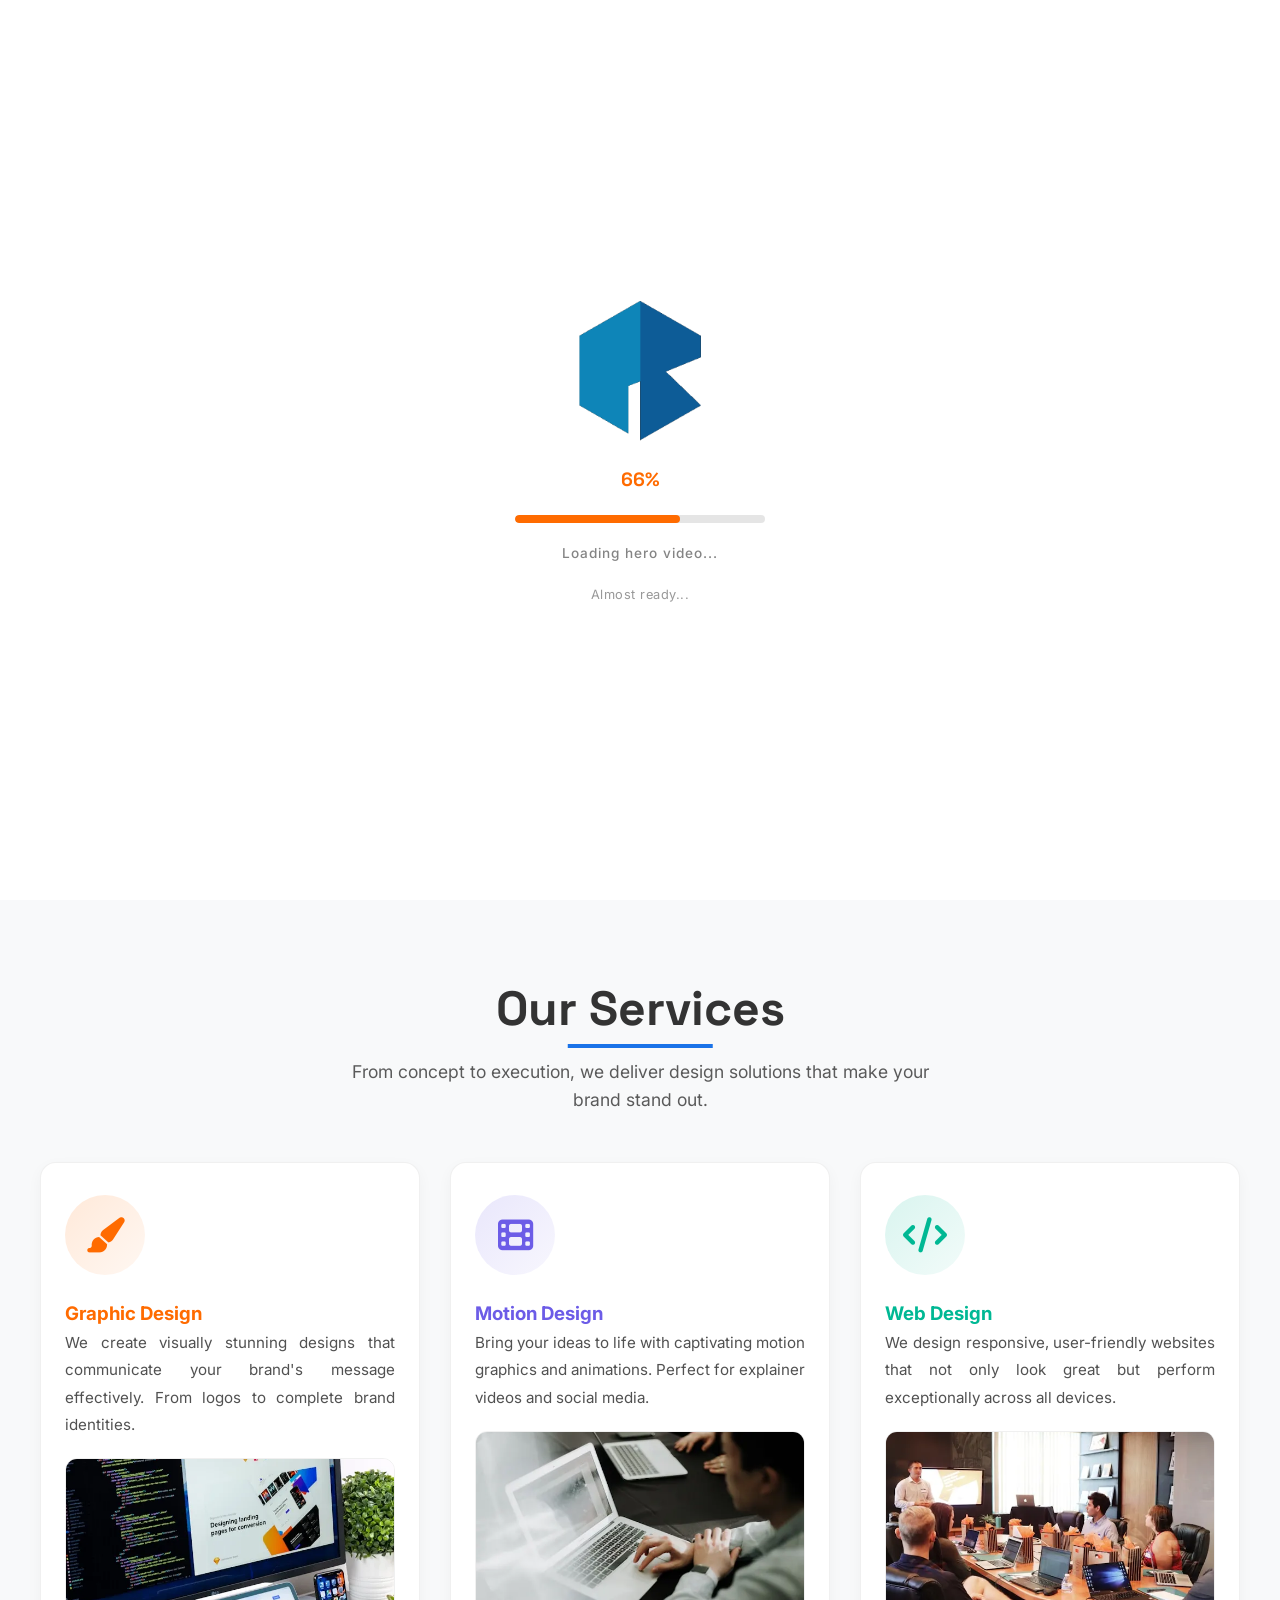
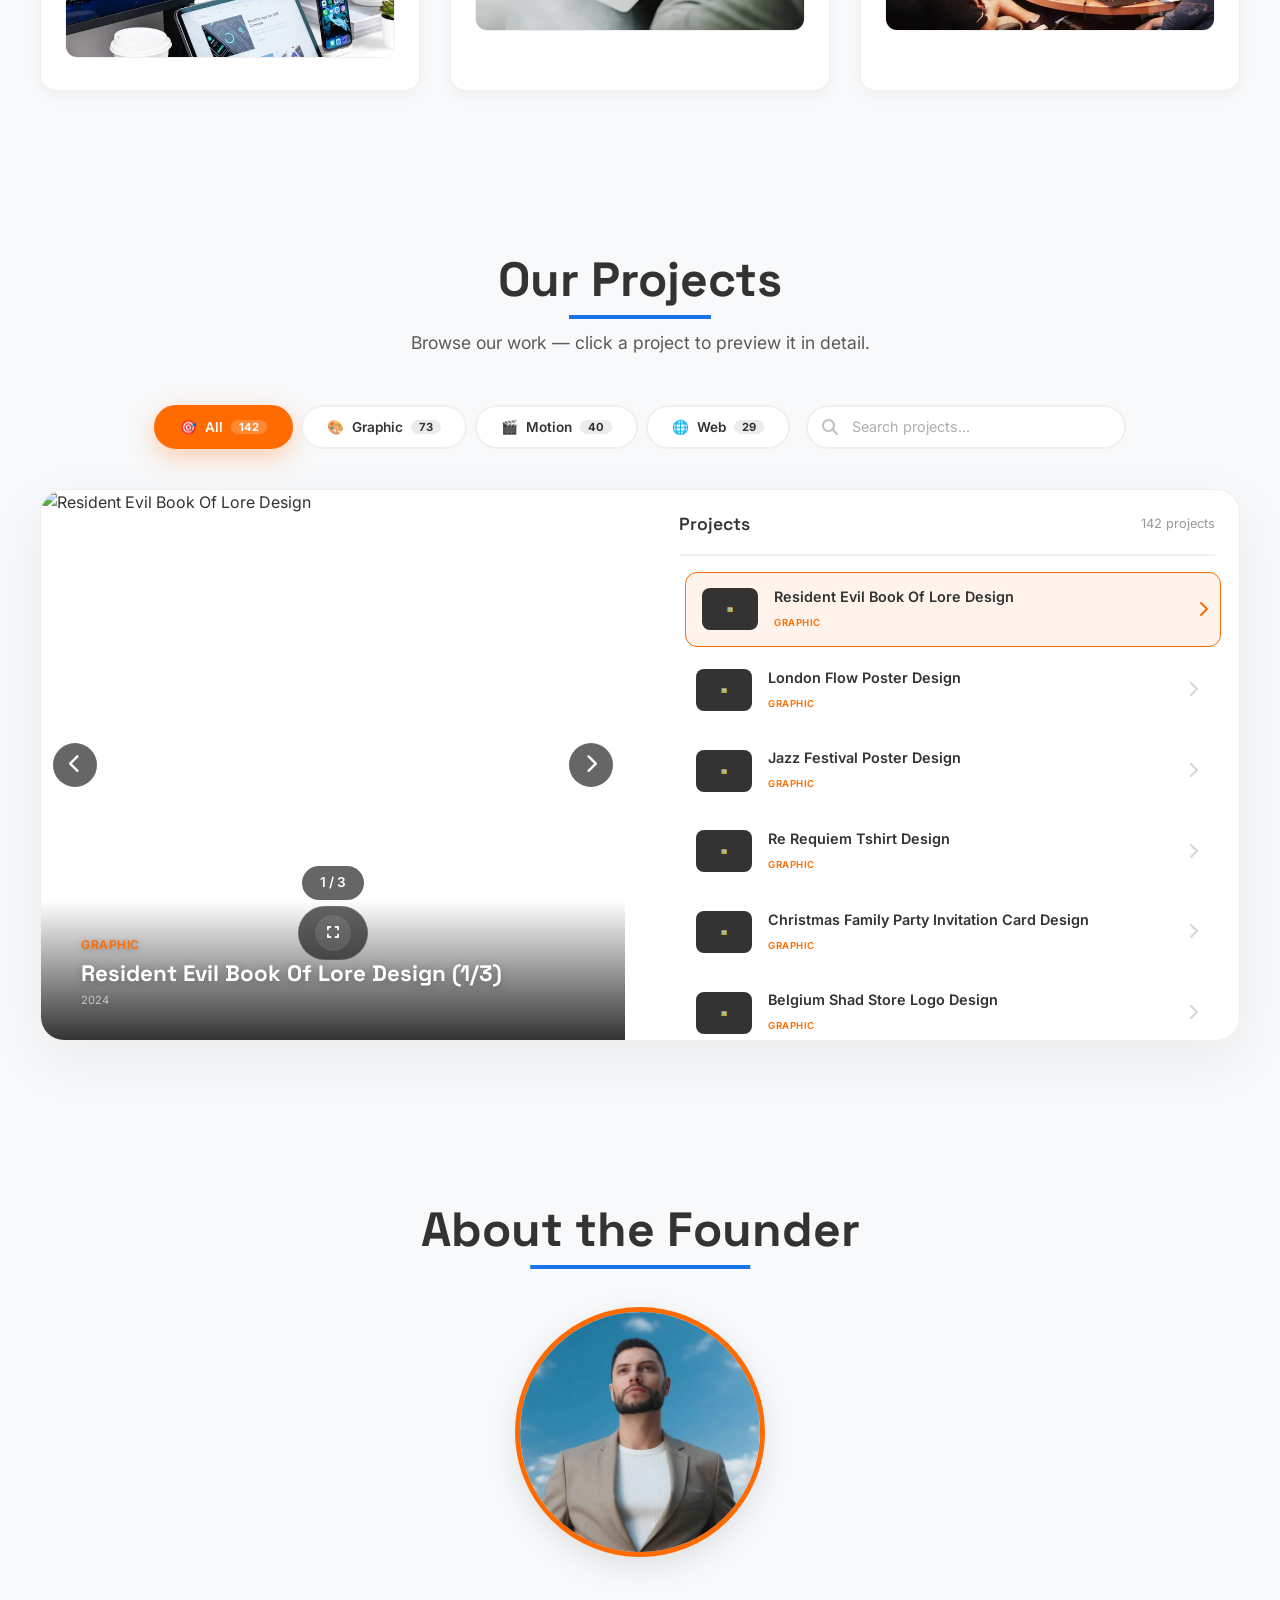
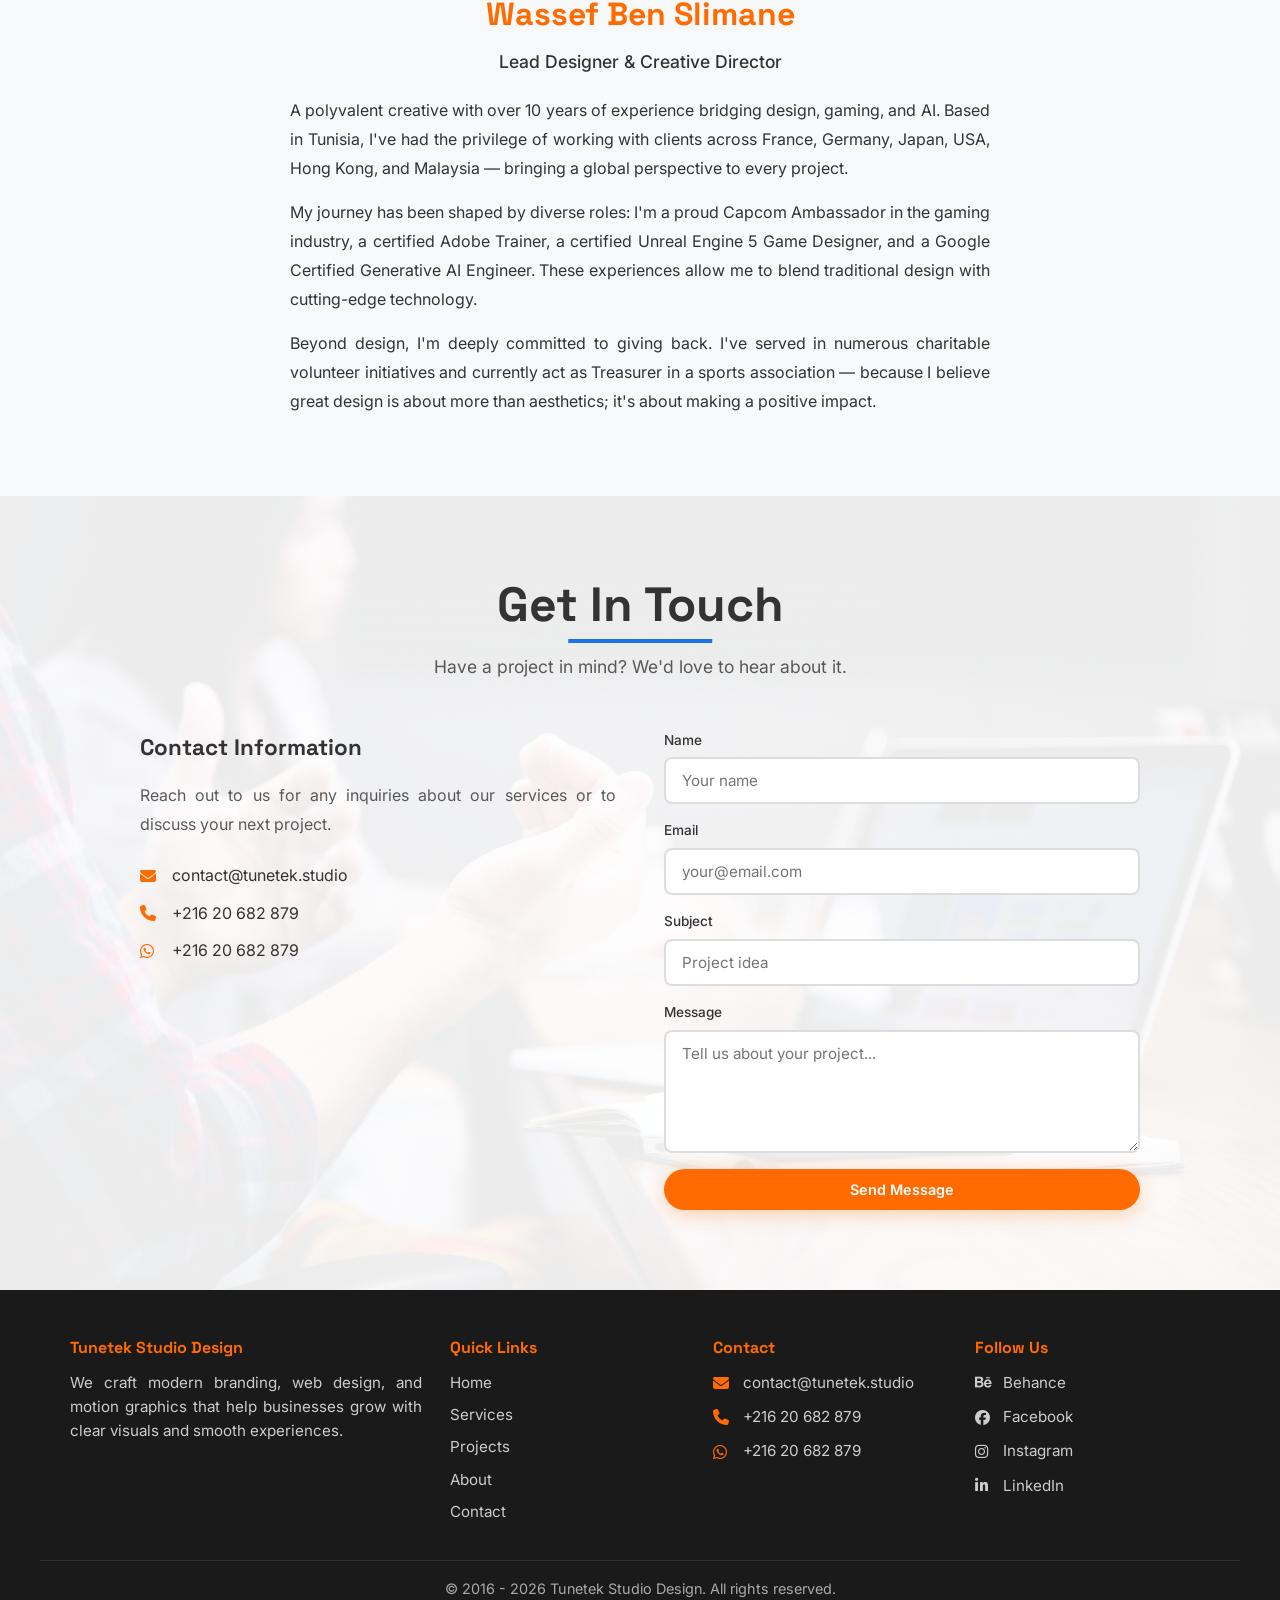
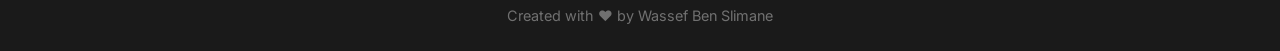
==== commit b07fe5b9: "fix" ====
--- a/index.html
+++ b/index.html
@@ -3286,8 +3286,7 @@
                         <i class="fab fa-facebook"></i> Facebook
                     </a>
                     <a href="https://www.instagram.com/tunetek_studio_design/" target="_blank" rel="noopener" aria-label="Instagram">
-                        <i class="fab fa-instagram"></i> Instagram
-                    </a>
+                        <i class="fab fa-instagram"></i> Instagram                    </a>
                     <a href="https://www.linkedin.com/company/tunetekstudiodesign" target="_blank" rel="noopener" aria-label="LinkedIn">
                         <i class="fab fa-linkedin-in"></i> LinkedIn
                     </a>
@@ -3532,161 +3531,161 @@
         }
 
         // =====================================================================
-        // FILE MANIFEST
+        // FILE MANIFEST - NOW WITH WebP FOR GRAPHIC AND WEB SECTIONS
         // =====================================================================
         const GITHUB_BASE = 'https://raw.githubusercontent.com/WBenz/Tunetek-Studio-Design/main/';
 
         const PROJECT_MANIFEST = {
             graphic: [
-                'projects/graphic/Resident Evil Book of Lore Design-1.jpg',
-                'projects/graphic/Resident Evil Book of Lore Design-2.jpg',
-                'projects/graphic/Resident Evil Book of Lore Design-3.jpg',
-                'projects/graphic/London Flow Poster Design-3.jpg',
-                'projects/graphic/London Flow Poster Design-2.jpg',
-                'projects/graphic/London Flow Poster Design-1.jpg',
-                'projects/graphic/Jazz Festival Poster Design.jpg',
-                'projects/graphic/RE Requiem Tshirt Design-10.jpg',
-                'projects/graphic/RE Requiem Tshirt Design-9.jpg',
-                'projects/graphic/RE Requiem Tshirt Design-8.jpg',
-                'projects/graphic/RE Requiem Tshirt Design-7.jpg',
-                'projects/graphic/RE Requiem Tshirt Design-6.jpg',
-                'projects/graphic/RE Requiem Tshirt Design-5.jpg',
-                'projects/graphic/RE Requiem Tshirt Design-4.jpg',
-                'projects/graphic/RE Requiem Tshirt Design-3.jpg',
-                'projects/graphic/RE Requiem Tshirt Design-2.jpg',
-                'projects/graphic/RE Requiem Tshirt Design-1.jpg',
-                'projects/graphic/Christmas Family Party Invitation Card Design.jpg',
-                'projects/graphic/Belgium Shad Store Logo Design.jpg',
-                'projects/graphic/Happy Core Sign.jpg',
-                'projects/graphic/Karting Poster Design.jpg',
-                'projects/graphic/Old but Gold Store Logo Design.jpg',
-                'projects/graphic/Next Departure Vacation Agency Planner Branding.jpg',
-                'projects/graphic/Evening Sun Logo Design-1.jpg',
-                'projects/graphic/Apex Reparasjon Branding Design-1.jpg',
-                'projects/graphic/Haven-Craft-Furnishings-Company-Poster-Design-01.jpg',
-                'projects/graphic/Spanich-Folkloric-Dancing-Party-Poster-Design-01.jpg',
-                'projects/graphic/Back-To-School-Party-Poster-Design-01.jpg',
-                'projects/graphic/Summer-Soccer-Training-Session-Poster-Design-01.jpg',
-                'projects/graphic/Solis-Branding-Sheet-01.jpg',
-                'projects/graphic/Pearls&Probes-Accessories-Flyer-Design-04.jpg',
-                'projects/graphic/Pearls&Probes-Accessories-Flyer-Design-03.jpg',
-                'projects/graphic/Pearls&Probes-Accessories-Flyer-Design-02.jpg',
-                'projects/graphic/Pearls&Probes-Accessories-Flyer-Design-01.jpg',
-                'projects/graphic/OAK&FORM-Business-Card-01.jpg',
-                'projects/graphic/Flawless-Cosmetic-Product-Packaging-Design-01.jpg',
-                'projects/graphic/Elite-Car-Repair-Shop-Banner-Design-01.jpg',
-                'projects/graphic/Netherland-Cycling-Event-Poster-Design-01.jpg',
-                'projects/graphic/Resiway-Poster-Design-01.jpg',
-                'projects/graphic/Meridian-Trading-Company-Poster-Design-01.jpg',
-                'projects/graphic/Rewise-Recycling-Company-Poster-01.jpg',
-                'projects/graphic/Angela-s-Clothing-Branding-04.jpg',
-                'projects/graphic/Angela-s-Clothing-Branding-03.jpg',
-                'projects/graphic/Angela-s-Clothing-Branding-02.jpg',
-                'projects/graphic/Angela-s-Clothing-Branding-01.jpg',
-                'projects/graphic/ParcelFlow-Shipping-Company-Branding-01.jpg',
-                'projects/graphic/Golden-Prime-Branding-Sheet-04.jpg',
-                'projects/graphic/Golden-Prime-Branding-Sheet-03.jpg',
-                'projects/graphic/Golden-Prime-Branding-Sheet-02.jpg',
-                'projects/graphic/Golden-Prime-Branding-Sheet-01.jpg',
-                'projects/graphic/Humanitarian-Charity-Poster-Design-01.jpg',
-                'projects/graphic/Neat-Nest-Company Poster-Design-02.jpg',
-                'projects/graphic/Neat-Nest-Company Poster-Design-01.jpg',
-                'projects/graphic/Tiny-Trend-Branding-07.jpg',
-                'projects/graphic/Tiny-Trend-Branding-06.jpg',
-                'projects/graphic/Tiny-Trend-Branding-05.jpg',
-                'projects/graphic/Tiny-Trend-Branding-04.jpg',
-                'projects/graphic/Tiny-Trend-Branding-03.jpg',
-                'projects/graphic/Tiny-Trend-Branding-02.jpg',
-                'projects/graphic/Tiny-Trend-Branding-01.jpg',
-                'projects/graphic/Pitter-Patter-03-Branding.jpg',
-                'projects/graphic/Pitter-Patter-02-Branding.jpg',
-                'projects/graphic/Pitter-Patter-01-Branding.jpg',
-                'projects/graphic/Podrink-Energy Drink-Poster Design-1.jpg',
-                'projects/graphic/Podrink-Energy Drink-Poster Design-2.jpg',
-                'projects/graphic/Nut-Shop-Poster Design-1.jpg',
-                'projects/graphic/Nut-Shop-Poster Design-2.jpg',
-                'projects/graphic/Free-CheckUp-Poster Design.jpg',
-                'projects/graphic/Rythm-Nation Dancing-Club Poster Design.jpg',
-                'projects/graphic/Nick Tech-Store Poster Design.jpg',
-                'projects/graphic/Petty-Care-Association Poster Design.jpg',
-                'projects/graphic/Children-Garden-Freely Poster Design.jpg',
-                'projects/graphic/RoadToBe-Car-Rental-Company Poster Design.jpg',
-                'projects/graphic/Flash-Trade Poster Design-1.jpg',
-                'projects/graphic/Flash-Trade Poster Design-2.jpg',
-                'projects/graphic/GamIN-Store Poster Design.jpg',
-                'projects/graphic/OnlyCare Poster Design-1.jpg',
-                'projects/graphic/OnlyCare Poster Design-2.jpg',
-                'projects/graphic/OnlyCare Poster Design-3.jpg',
-                'projects/graphic/SquareTech Poster Design-1.jpg',
-                'projects/graphic/SquareTech Poster Design-2.jpg',
-                'projects/graphic/Stratedge-Consulting-Company Poster Design.jpg',
-                'projects/graphic/Ophtalmologiste Business Card Design.jpg',
-                'projects/graphic/Affiche-Saida-1.jpg',
-                'projects/graphic/Affiche-Saida-2.jpg',
-                'projects/graphic/Affiche-Webofly-1.jpg',
-                'projects/graphic/Affiche-Webofly-2.jpg',
-                'projects/graphic/Webofly-Flyer-1.jpg',
-                'projects/graphic/Webofly-Flyer-2.jpg',
-                'projects/graphic/Webofly-Prestation-1.jpg',
-                'projects/graphic/Webofly-Prestation-2.jpg',
-                'projects/graphic/Webofly-Prestation-3.jpg',
-                'projects/graphic/Webofly-Prestation-4.jpg',
-                'projects/graphic/Webofly-Prestation-5.jpg',
-                'projects/graphic/Banderole-President-1.jpg',
-                'projects/graphic/Banderole-President-2.jpg',
-                'projects/graphic/Banderole-President-3.jpg',
-                'projects/graphic/Banderole-President-4.jpg',
-                'projects/graphic/Stand-President-1.jpg',
-                'projects/graphic/Stand-President-2.jpg',
-                'projects/graphic/Banderole-Resicover-1.jpg',
-                'projects/graphic/Banderole-Resicover-2.jpg',
-                'projects/graphic/Banderole-Resicover-3.jpg',
-                'projects/graphic/Panneau-Resicover-1.jpg',
-                'projects/graphic/Panneau-Resicover-2.jpg',
-                'projects/graphic/Plaquette-Resicover-1.jpg',
-                'projects/graphic/Plaquette-Resicover-2.jpg',
-                'projects/graphic/Packshot-Golden Chips-1.jpg',
-                'projects/graphic/Packshot-Golden Chips-2.jpg',
-                'projects/graphic/Logo-Resicover-1.jpg',
-                'projects/graphic/Logo-Resicover-2.jpg',
-                'projects/graphic/Calendrier-Personalisé-1.jpg',
-                'projects/graphic/Calendrier-Personalisé-2.jpg',
-                'projects/graphic/Social Media-Posts-1.jpg',
-                'projects/graphic/Social Media-Posts-2.jpg',
-                'projects/graphic/Business Card-1.jpg',
-                'projects/graphic/Business Card-2.jpg',
-                'projects/graphic/Logo-Click to Doctor-1.jpg',
-                'projects/graphic/Logo-Click to Doctor-2.jpg',
-                'projects/graphic/Brochure-Anxiomag-1.jpg',
-                'projects/graphic/Packging-Anxiomag-1.jpg',
-                'projects/graphic/Brochure-Givexil-1.jpg',
-                'projects/graphic/Packaging-Givexil-1.jpg',
-                'projects/graphic/Packaging-Gasactiv-1.jpg',
-                'projects/graphic/Brochure-Gasactiv-1.jpg',
-                'projects/graphic/Brochure-Gasactiv-2.jpg',
-                'projects/graphic/Brochure-Gasactiv-3.jpg',
-                'projects/graphic/Brochure-Gasactiv-4.jpg',
-                'projects/graphic/Brochure-Gasactiv-5.jpg',
-                'projects/graphic/Brochure-Dolgine-1.jpg',
-                'projects/graphic/Brochure-Dolgine-2.jpg',
-                'projects/graphic/Brochure-Dolgine-3.jpg',
-                'projects/graphic/Brochure-Dolgine-4.jpg',
-                'projects/graphic/Poster-Enfant-1.jpg',
-                'projects/graphic/Poster-Enfant-2.jpg',
-                'projects/graphic/Poster-Enfant-3.jpg',
-                'projects/graphic/Poster-Enfant-4.jpg',
-                'projects/graphic/Poster-Enfant-5.jpg',
-                'projects/graphic/Poster-Enfant-6.jpg',
-                'projects/graphic/Poster-Enfant-7.jpg',
-                'projects/graphic/Poster-Enfant-8.jpg',
-                'projects/graphic/Poster-Enfant-9.jpg',
-                'projects/graphic/Poster-Enfant-10.jpg',
-                'projects/graphic/Poster-Enfant-11.jpg',
-                'projects/graphic/Poster-Enfant-12.jpg',
-                'projects/graphic/Logo-Benzi-1.jpg',
-                'projects/graphic/Logo-Benzi-2.jpg',
-                'projects/graphic/Branding-Zeyna-1.jpg',
-                'projects/graphic/Branding-Zeyna-2.jpg'
+                'projects/graphic/Resident Evil Book of Lore Design-1.webp',
+                'projects/graphic/Resident Evil Book of Lore Design-2.webp',
+                'projects/graphic/Resident Evil Book of Lore Design-3.webp',
+                'projects/graphic/London Flow Poster Design-3.webp',
+                'projects/graphic/London Flow Poster Design-2.webp',
+                'projects/graphic/London Flow Poster Design-1.webp',
+                'projects/graphic/Jazz Festival Poster Design.webp',
+                'projects/graphic/RE Requiem Tshirt Design-10.webp',
+                'projects/graphic/RE Requiem Tshirt Design-9.webp',
+                'projects/graphic/RE Requiem Tshirt Design-8.webp',
+                'projects/graphic/RE Requiem Tshirt Design-7.webp',
+                'projects/graphic/RE Requiem Tshirt Design-6.webp',
+                'projects/graphic/RE Requiem Tshirt Design-5.webp',
+                'projects/graphic/RE Requiem Tshirt Design-4.webp',
+                'projects/graphic/RE Requiem Tshirt Design-3.webp',
+                'projects/graphic/RE Requiem Tshirt Design-2.webp',
+                'projects/graphic/RE Requiem Tshirt Design-1.webp',
+                'projects/graphic/Christmas Family Party Invitation Card Design.webp',
+                'projects/graphic/Belgium Shad Store Logo Design.webp',
+                'projects/graphic/Happy Core Sign.webp',
+                'projects/graphic/Karting Poster Design.webp',
+                'projects/graphic/Old but Gold Store Logo Design.webp',
+                'projects/graphic/Next Departure Vacation Agency Planner Branding.webp',
+                'projects/graphic/Evening Sun Logo Design-1.webp',
+                'projects/graphic/Apex Reparasjon Branding Design-1.webp',
+                'projects/graphic/Haven-Craft-Furnishings-Company-Poster-Design-01.webp',
+                'projects/graphic/Spanich-Folkloric-Dancing-Party-Poster-Design-01.webp',
+                'projects/graphic/Back-To-School-Party-Poster-Design-01.webp',
+                'projects/graphic/Summer-Soccer-Training-Session-Poster-Design-01.webp',
+                'projects/graphic/Solis-Branding-Sheet-01.webp',
+                'projects/graphic/Pearls&Probes-Accessories-Flyer-Design-04.webp',
+                'projects/graphic/Pearls&Probes-Accessories-Flyer-Design-03.webp',
+                'projects/graphic/Pearls&Probes-Accessories-Flyer-Design-02.webp',
+                'projects/graphic/Pearls&Probes-Accessories-Flyer-Design-01.webp',
+                'projects/graphic/OAK&FORM-Business-Card-01.webp',
+                'projects/graphic/Flawless-Cosmetic-Product-Packaging-Design-01.webp',
+                'projects/graphic/Elite-Car-Repair-Shop-Banner-Design-01.webp',
+                'projects/graphic/Netherland-Cycling-Event-Poster-Design-01.webp',
+                'projects/graphic/Resiway-Poster-Design-01.webp',
+                'projects/graphic/Meridian-Trading-Company-Poster-Design-01.webp',
+                'projects/graphic/Rewise-Recycling-Company-Poster-01.webp',
+                'projects/graphic/Angela-s-Clothing-Branding-04.webp',
+                'projects/graphic/Angela-s-Clothing-Branding-03.webp',
+                'projects/graphic/Angela-s-Clothing-Branding-02.webp',
+                'projects/graphic/Angela-s-Clothing-Branding-01.webp',
+                'projects/graphic/ParcelFlow-Shipping-Company-Branding-01.webp',
+                'projects/graphic/Golden-Prime-Branding-Sheet-04.webp',
+                'projects/graphic/Golden-Prime-Branding-Sheet-03.webp',
+                'projects/graphic/Golden-Prime-Branding-Sheet-02.webp',
+                'projects/graphic/Golden-Prime-Branding-Sheet-01.webp',
+                'projects/graphic/Humanitarian-Charity-Poster-Design-01.webp',
+                'projects/graphic/Neat-Nest-Company Poster-Design-02.webp',
+                'projects/graphic/Neat-Nest-Company Poster-Design-01.webp',
+                'projects/graphic/Tiny-Trend-Branding-07.webp',
+                'projects/graphic/Tiny-Trend-Branding-06.webp',
+                'projects/graphic/Tiny-Trend-Branding-05.webp',
+                'projects/graphic/Tiny-Trend-Branding-04.webp',
+                'projects/graphic/Tiny-Trend-Branding-03.webp',
+                'projects/graphic/Tiny-Trend-Branding-02.webp',
+                'projects/graphic/Tiny-Trend-Branding-01.webp',
+                'projects/graphic/Pitter-Patter-03-Branding.webp',
+                'projects/graphic/Pitter-Patter-02-Branding.webp',
+                'projects/graphic/Pitter-Patter-01-Branding.webp',
+                'projects/graphic/Podrink-Energy Drink-Poster Design-1.webp',
+                'projects/graphic/Podrink-Energy Drink-Poster Design-2.webp',
+                'projects/graphic/Nut-Shop-Poster Design-1.webp',
+                'projects/graphic/Nut-Shop-Poster Design-2.webp',
+                'projects/graphic/Free-CheckUp-Poster Design.webp',
+                'projects/graphic/Rythm-Nation Dancing-Club Poster Design.webp',
+                'projects/graphic/Nick Tech-Store Poster Design.webp',
+                'projects/graphic/Petty-Care-Association Poster Design.webp',
+                'projects/graphic/Children-Garden-Freely Poster Design.webp',
+                'projects/graphic/RoadToBe-Car-Rental-Company Poster Design.webp',
+                'projects/graphic/Flash-Trade Poster Design-1.webp',
+                'projects/graphic/Flash-Trade Poster Design-2.webp',
+                'projects/graphic/GamIN-Store Poster Design.webp',
+                'projects/graphic/OnlyCare Poster Design-1.webp',
+                'projects/graphic/OnlyCare Poster Design-2.webp',
+                'projects/graphic/OnlyCare Poster Design-3.webp',
+                'projects/graphic/SquareTech Poster Design-1.webp',
+                'projects/graphic/SquareTech Poster Design-2.webp',
+                'projects/graphic/Stratedge-Consulting-Company Poster Design.webp',
+                'projects/graphic/Ophtalmologiste Business Card Design.webp',
+                'projects/graphic/Affiche-Saida-1.webp',
+                'projects/graphic/Affiche-Saida-2.webp',
+                'projects/graphic/Affiche-Webofly-1.webp',
+                'projects/graphic/Affiche-Webofly-2.webp',
+                'projects/graphic/Webofly-Flyer-1.webp',
+                'projects/graphic/Webofly-Flyer-2.webp',
+                'projects/graphic/Webofly-Prestation-1.webp',
+                'projects/graphic/Webofly-Prestation-2.webp',
+                'projects/graphic/Webofly-Prestation-3.webp',
+                'projects/graphic/Webofly-Prestation-4.webp',
+                'projects/graphic/Webofly-Prestation-5.webp',
+                'projects/graphic/Banderole-President-1.webp',
+                'projects/graphic/Banderole-President-2.webp',
+                'projects/graphic/Banderole-President-3.webp',
+                'projects/graphic/Banderole-President-4.webp',
+                'projects/graphic/Stand-President-1.webp',
+                'projects/graphic/Stand-President-2.webp',
+                'projects/graphic/Banderole-Resicover-1.webp',
+                'projects/graphic/Banderole-Resicover-2.webp',
+                'projects/graphic/Banderole-Resicover-3.webp',
+                'projects/graphic/Panneau-Resicover-1.webp',
+                'projects/graphic/Panneau-Resicover-2.webp',
+                'projects/graphic/Plaquette-Resicover-1.webp',
+                'projects/graphic/Plaquette-Resicover-2.webp',
+                'projects/graphic/Packshot-Golden Chips-1.webp',
+                'projects/graphic/Packshot-Golden Chips-2.webp',
+                'projects/graphic/Logo-Resicover-1.webp',
+                'projects/graphic/Logo-Resicover-2.webp',
+                'projects/graphic/Calendrier-Personalisé-1.webp',
+                'projects/graphic/Calendrier-Personalisé-2.webp',
+                'projects/graphic/Social Media-Posts-1.webp',
+                'projects/graphic/Social Media-Posts-2.webp',
+                'projects/graphic/Business Card-1.webp',
+                'projects/graphic/Business Card-2.webp',
+                'projects/graphic/Logo-Click to Doctor-1.webp',
+                'projects/graphic/Logo-Click to Doctor-2.webp',
+                'projects/graphic/Brochure-Anxiomag-1.webp',
+                'projects/graphic/Packging-Anxiomag-1.webp',
+                'projects/graphic/Brochure-Givexil-1.webp',
+                'projects/graphic/Packaging-Givexil-1.webp',
+                'projects/graphic/Packaging-Gasactiv-1.webp',
+                'projects/graphic/Brochure-Gasactiv-1.webp',
+                'projects/graphic/Brochure-Gasactiv-2.webp',
+                'projects/graphic/Brochure-Gasactiv-3.webp',
+                'projects/graphic/Brochure-Gasactiv-4.webp',
+                'projects/graphic/Brochure-Gasactiv-5.webp',
+                'projects/graphic/Brochure-Dolgine-1.webp',
+                'projects/graphic/Brochure-Dolgine-2.webp',
+                'projects/graphic/Brochure-Dolgine-3.webp',
+                'projects/graphic/Brochure-Dolgine-4.webp',
+                'projects/graphic/Poster-Enfant-1.webp',
+                'projects/graphic/Poster-Enfant-2.webp',
+                'projects/graphic/Poster-Enfant-3.webp',
+                'projects/graphic/Poster-Enfant-4.webp',
+                'projects/graphic/Poster-Enfant-5.webp',
+                'projects/graphic/Poster-Enfant-6.webp',
+                'projects/graphic/Poster-Enfant-7.webp',
+                'projects/graphic/Poster-Enfant-8.webp',
+                'projects/graphic/Poster-Enfant-9.webp',
+                'projects/graphic/Poster-Enfant-10.webp',
+                'projects/graphic/Poster-Enfant-11.webp',
+                'projects/graphic/Poster-Enfant-12.webp',
+                'projects/graphic/Logo-Benzi-1.webp',
+                'projects/graphic/Logo-Benzi-2.webp',
+                'projects/graphic/Branding-Zeyna-1.webp',
+                'projects/graphic/Branding-Zeyna-2.webp'
             ],
             motion: [
                 'projects/motion/Happy Core Store Sign Design.mp4',
@@ -3747,35 +3746,35 @@
                 'projects/motion/Brains Spark-Motion Design-15.mp4'
             ],
             web: [
-                'projects/web/Car-Care-Website.jpg',
-                'projects/web/Trail-Art-Website.jpg',
-                'projects/web/Flower-Delivery-Company Website.jpg',
-                'projects/web/ConsolX-Game-Parts-Company Website.jpg',
-                'projects/web/Tapi-Toy-Company Website.jpg',
-                'projects/web/WashTop-Garage Website.jpg',
-                'projects/web/PrinIN-Company Website.jpg',
-                'projects/web/ElectroParts-Hub-Company Website.jpg',
-                'projects/web/Elegant-Bridal-Store Website.jpg',
-                'projects/web/AquaBlast-Event Website.jpg',
-                'projects/web/Tour-de-Montagne-Event Website.jpg',
-                'projects/web/Dried-Delights-Store Website.jpg',
-                'projects/web/SoleStride-Store Website.jpg',
-                'projects/web/STE Gloulou-Les Vosges-Landing Page Design-1.jpg',
-                'projects/web/Elegance-Fashion-Website.jpg',
-                'projects/web/Resicover-Tiling-Website.jpg',
-                'projects/web/HarmoniCore-Instrument-Website.jpg',
-                'projects/web/Solidarity-Event-Landing-Page.jpg',
-                'projects/web/Prom-Academy-Website.jpg',
-                'projects/web/Camping-Event-Website.jpg',
-                'projects/web/Trading-Website.jpg',
-                'projects/web/Cloud-Solution-Website.jpg',
-                'projects/web/AI-Computing-Website.jpg',
-                'projects/web/Goodies-Like-Website.jpg',
-                'projects/web/Garage-Pro-Website.jpg',
-                'projects/web/ShopiShop-Candyshop-Website.jpg',
-                'projects/web/Floating-Tech-Website.jpg',
-                'projects/web/Käfig-Vogel-Dancing-Club-Website.jpg',
-                'projects/web/LIGNACOMP-Carpentering-Company-Website.jpg'
+                'projects/web/Car-Care-Website.webp',
+                'projects/web/Trail-Art-Website.webp',
+                'projects/web/Flower-Delivery-Company Website.webp',
+                'projects/web/ConsolX-Game-Parts-Company Website.webp',
+                'projects/web/Tapi-Toy-Company Website.webp',
+                'projects/web/WashTop-Garage Website.webp',
+                'projects/web/PrinIN-Company Website.webp',
+                'projects/web/ElectroParts-Hub-Company Website.webp',
+                'projects/web/Elegant-Bridal-Store Website.webp',
+                'projects/web/AquaBlast-Event Website.webp',
+                'projects/web/Tour-de-Montagne-Event Website.webp',
+                'projects/web/Dried-Delights-Store Website.webp',
+                'projects/web/SoleStride-Store Website.webp',
+                'projects/web/STE Gloulou-Les Vosges-Landing Page Design-1.webp',
+                'projects/web/Elegance-Fashion-Website.webp',
+                'projects/web/Resicover-Tiling-Website.webp',
+                'projects/web/HarmoniCore-Instrument-Website.webp',
+                'projects/web/Solidarity-Event-Landing-Page.webp',
+                'projects/web/Prom-Academy-Website.webp',
+                'projects/web/Camping-Event-Website.webp',
+                'projects/web/Trading-Website.webp',
+                'projects/web/Cloud-Solution-Website.webp',
+                'projects/web/AI-Computing-Website.webp',
+                'projects/web/Goodies-Like-Website.webp',
+                'projects/web/Garage-Pro-Website.webp',
+                'projects/web/ShopiShop-Candyshop-Website.webp',
+                'projects/web/Floating-Tech-Website.webp',
+                'projects/web/Käfig-Vogel-Dancing-Club-Website.webp',
+                'projects/web/LIGNACOMP-Carpentering-Company-Website.webp'
             ]
         };
 
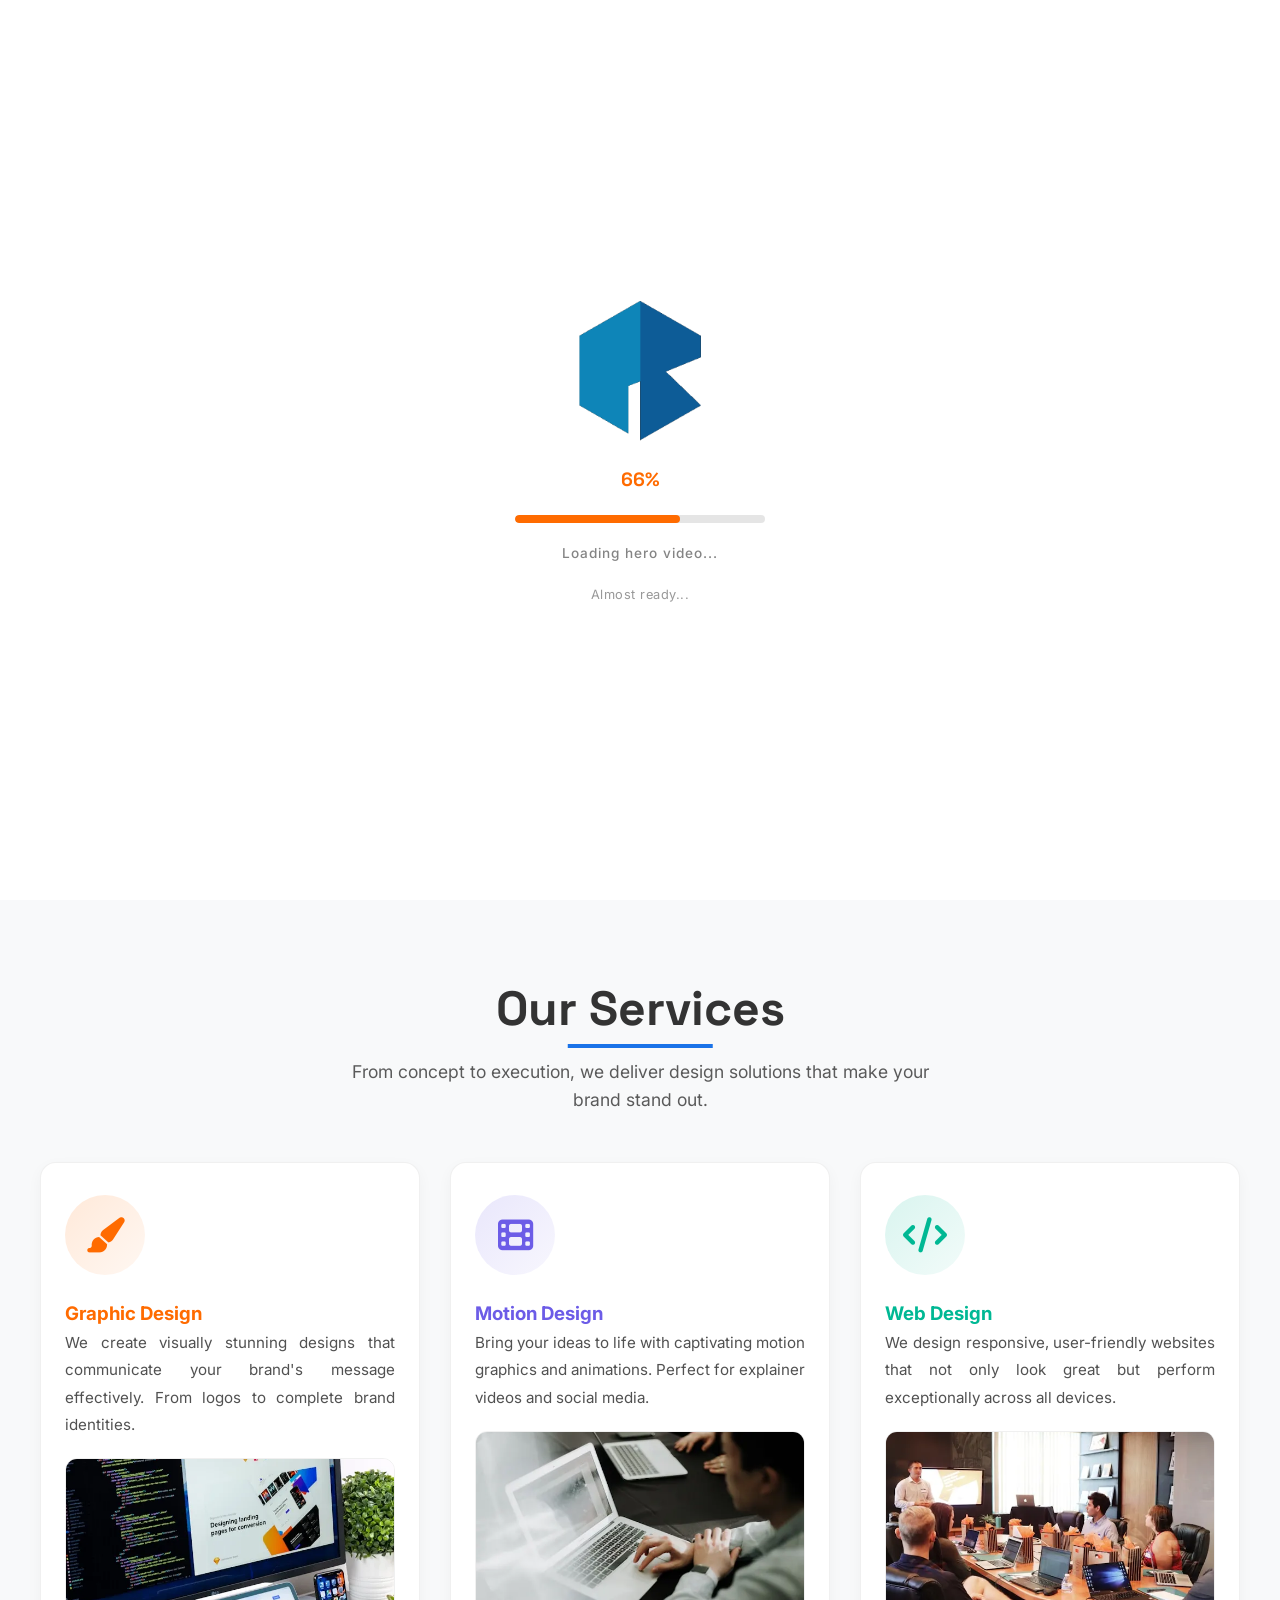
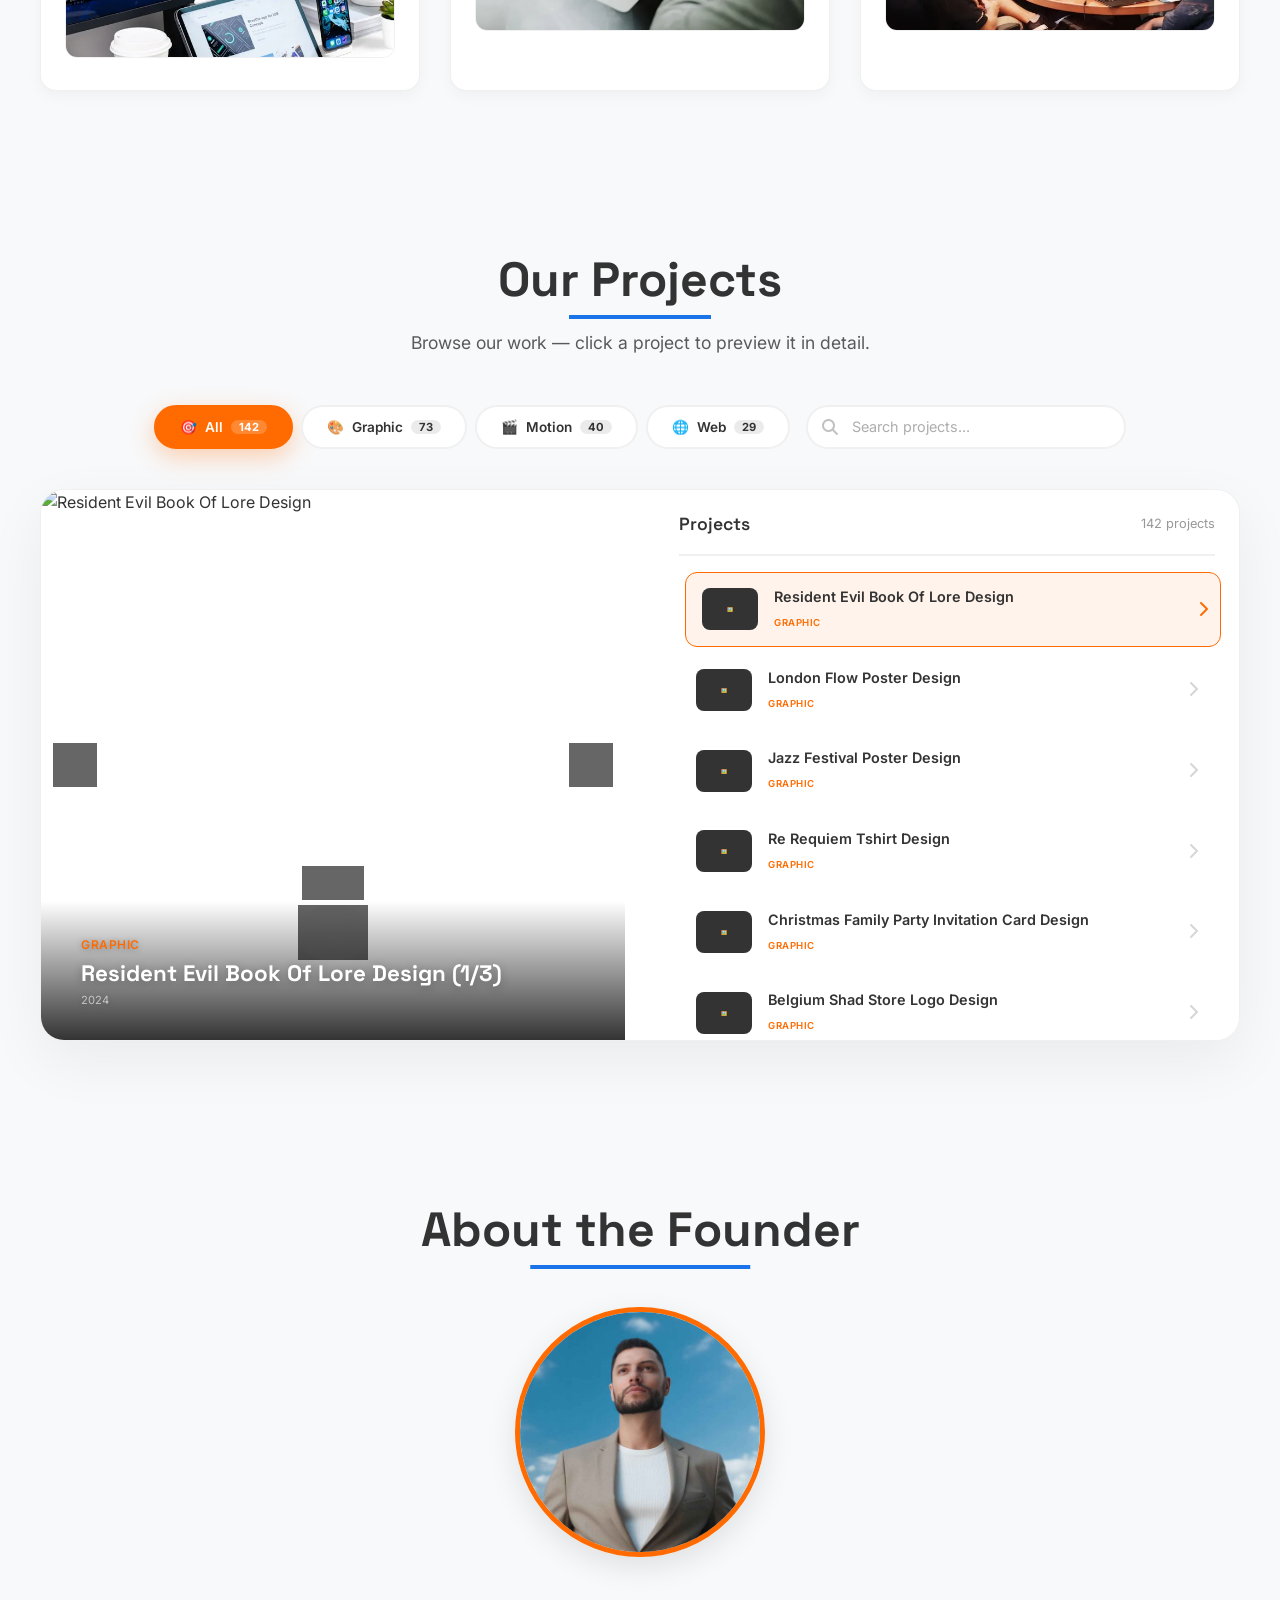
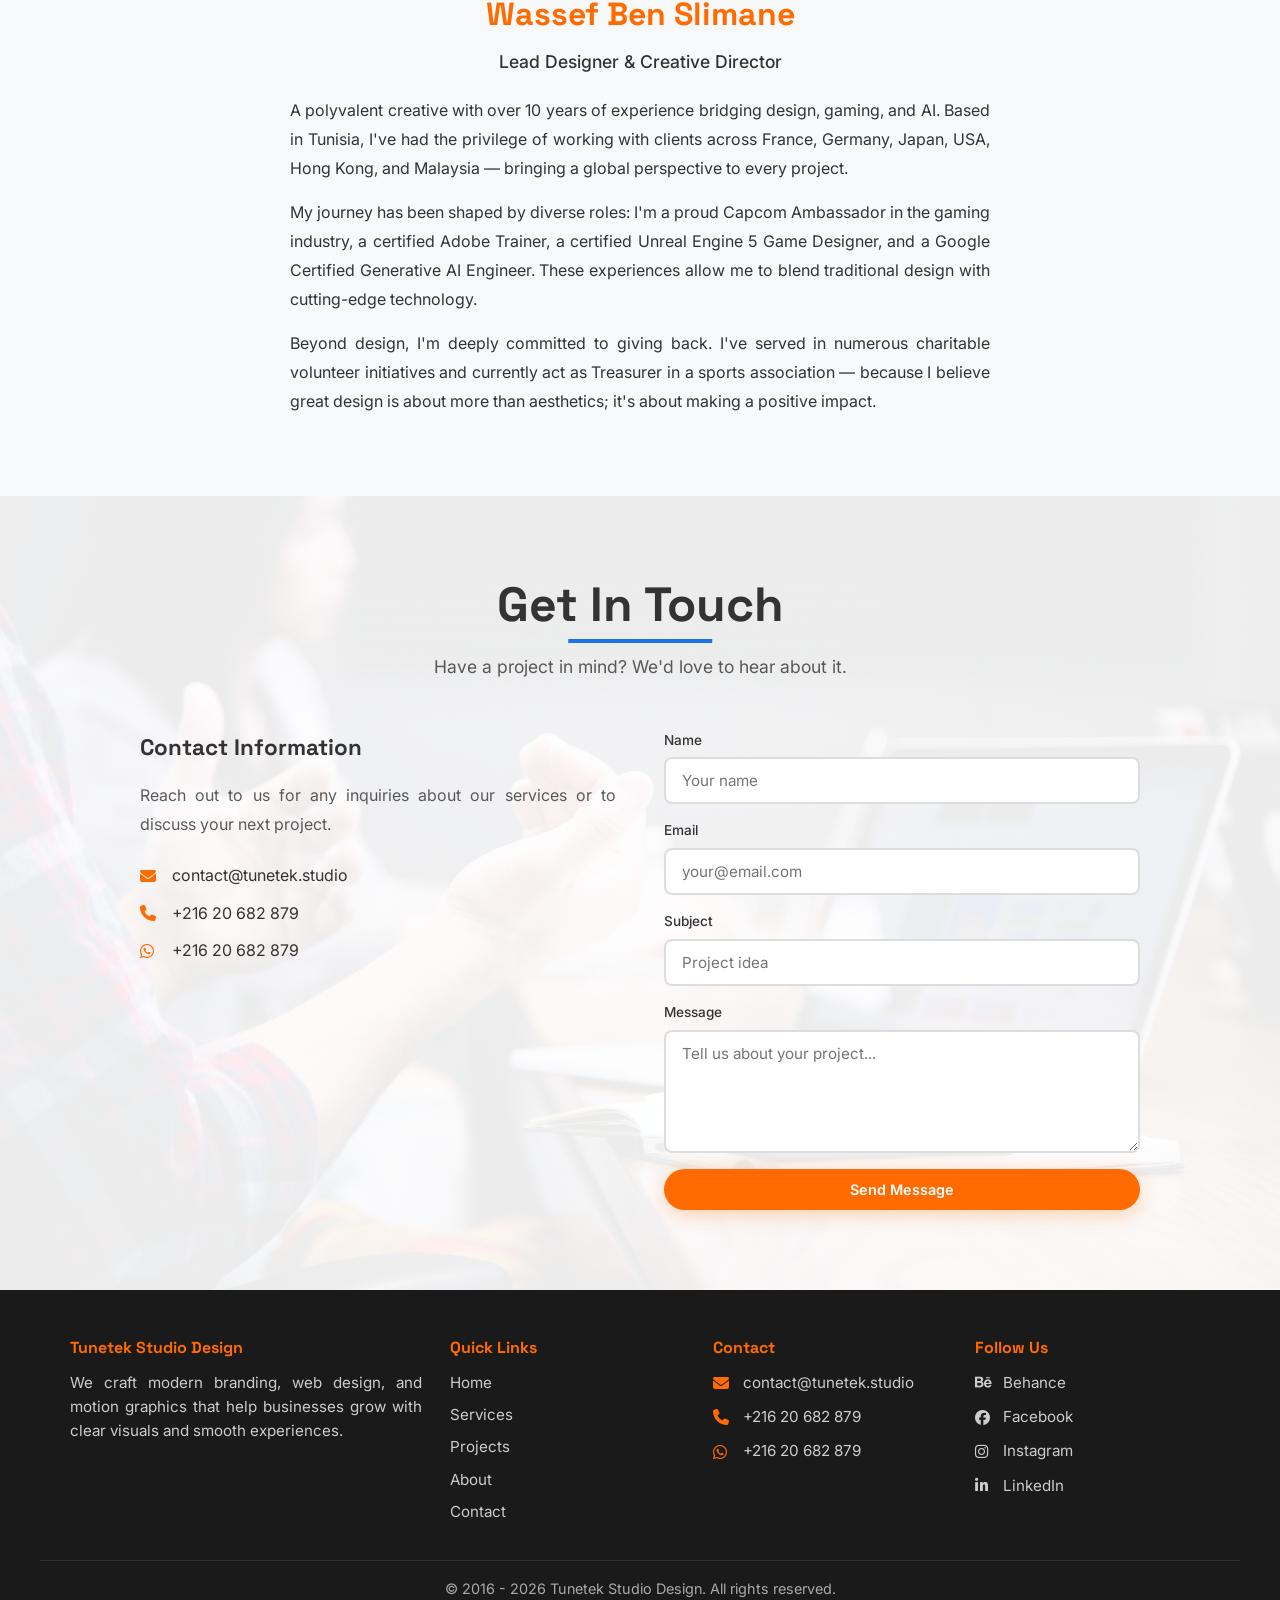
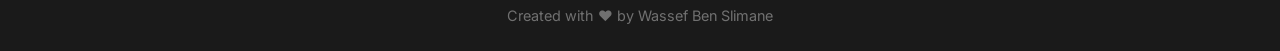
==== commit a23b0f15: "fix motion thumbnails" ====
--- a/index.html
+++ b/index.html
@@ -3286,7 +3286,8 @@
                         <i class="fab fa-facebook"></i> Facebook
                     </a>
                     <a href="https://www.instagram.com/tunetek_studio_design/" target="_blank" rel="noopener" aria-label="Instagram">
-                        <i class="fab fa-instagram"></i> Instagram                    </a>
+                        <i class="fab fa-instagram"></i> Instagram
+                    </a>
                     <a href="https://www.linkedin.com/company/tunetekstudiodesign" target="_blank" rel="noopener" aria-label="LinkedIn">
                         <i class="fab fa-linkedin-in"></i> LinkedIn
                     </a>
@@ -4018,7 +4019,7 @@
         }
 
         // =====================================================================
-        // SPLIT SCREEN MANAGER - UNCHANGED (preserved as requested)
+        // SPLIT SCREEN MANAGER - WITH MOTION THUMBNAIL FIX
         // =====================================================================
         class SplitScreenManager {
             constructor() {
@@ -4086,9 +4087,6 @@
             }
 
             async init() {
-                // Note: loading progress is now handled by RealLoadingManager
-                // This runs independently
-                
                 this.allProjects = this.projectManager.loadAllProjects();
                 this.setupCounts();
                 this.setupFilters();
@@ -4268,6 +4266,9 @@
                 }, 300);
             }
 
+            // ================================================================
+            // FIXED: createListItem with WebP poster for motion thumbnails
+            // ================================================================
             createListItem(item, index) {
                 const div = document.createElement('div');
                 div.className = 'list-item' + (index === 0 && !this.currentProject ? ' active' : '');
@@ -4281,6 +4282,8 @@
                 if (item.isVideo) {
                     const vid = document.createElement('video');
                     vid.src = filePath;
+                    // Use WebP poster for instant thumbnail loading
+                    vid.poster = filePath.replace('.mp4', '.webp');
                     vid.muted = true;
                     vid.playsInline = true;
                     vid.preload = 'metadata';
@@ -4334,7 +4337,6 @@
                 this.preview.scrollTop = 0;
                 this.preview.scrollLeft = 0;
                 
-                // Add class to preview for fullscreen control targeting
                 this.preview.classList.remove('motion-project', 'web-project', 'graphic-project');
                 if (item.category === 'motion') {
                     this.preview.classList.add('motion-project');
@@ -5339,7 +5341,6 @@
                     }
                 });
                 
-                // Update error messages
                 this.errorElements.forEach(el => {
                     const key = el.dataset.i18nError;
                     if (TRANSLATIONS[lang] && TRANSLATIONS[lang][key]) {
@@ -5347,7 +5348,6 @@
                     }
                 });
                 
-                // Update form success/error messages
                 const successMsg = document.querySelector('#form-success span[data-i18n]');
                 const errorMsg = document.querySelector('#form-error span[data-i18n]');
                 if (successMsg && TRANSLATIONS[lang] && TRANSLATIONS[lang]['contact.success']) {
@@ -5427,20 +5427,16 @@
             init() {
                 if (!this.form) return;
                 
-                // Get language manager reference
                 this.languageManager = window.languageManager;
                 
-                // Add validation events
                 Object.values(this.fields).forEach(field => {
                     const el = field.element;
                     if (!el) return;
                     
-                    // Validate on blur
                     el.addEventListener('blur', () => {
                         this.validateField(field);
                     });
                     
-                    // Clear error on input
                     el.addEventListener('input', () => {
                         if (el.classList.contains('error')) {
                             this.clearFieldError(field);
@@ -5448,7 +5444,6 @@
                     });
                 });
                 
-                // Form submit
                 this.form.addEventListener('submit', (e) => {
                     e.preventDefault();
                     this.handleSubmit();
@@ -5498,7 +5493,6 @@
                 el.classList.remove('success');
                 group.classList.add('has-error');
                 
-                // Update error message based on language
                 if (this.languageManager) {
                     const lang = this.languageManager.currentLang;
                     if (TRANSLATIONS[lang] && TRANSLATIONS[lang][errorKey]) {
@@ -5535,13 +5529,10 @@
                 const submitBtn = document.getElementById('form-submit-btn');
                 const originalText = submitBtn.innerHTML;
                 
-                // Hide previous messages
                 successMsg.classList.remove('visible');
                 errorMsg.classList.remove('visible');
                 
-                // Validate all fields
                 if (!this.validateAll()) {
-                    // Scroll to first error
                     const firstError = this.form.querySelector('.form-group.has-error');
                     if (firstError) {
                         firstError.scrollIntoView({ behavior: 'smooth', block: 'center' });
@@ -5549,7 +5540,6 @@
                     return;
                 }
                 
-                // Submit form
                 submitBtn.innerHTML = '<i class="fas fa-spinner fa-spin"></i> Sending...';
                 submitBtn.disabled = true;
                 
@@ -5566,7 +5556,6 @@
                     if (response.ok) {
                         successMsg.classList.add('visible');
                         this.form.reset();
-                        // Clear success states
                         Object.values(this.fields).forEach(field => {
                             field.element.classList.remove('success', 'error');
                         });
@@ -5648,11 +5637,9 @@
 
             async init() {
                 try {
-                    // Start the REAL loading manager first
                     const realLoader = new RealLoadingManager();
                     realLoader.start();
                     
-                    // Then initialize everything else
                     initHeroVideo();
                     initAboutStaggeredAnimation();
                     
@@ -5664,7 +5651,6 @@
                     this.setupHamburgerMenu();
                 } catch (error) {
                     console.error('Failed to initialize app:', error);
-                    // Force hide loading overlay if there's an error
                     const overlay = document.getElementById('loading-overlay');
                     if (overlay) overlay.classList.add('hidden');
                 }
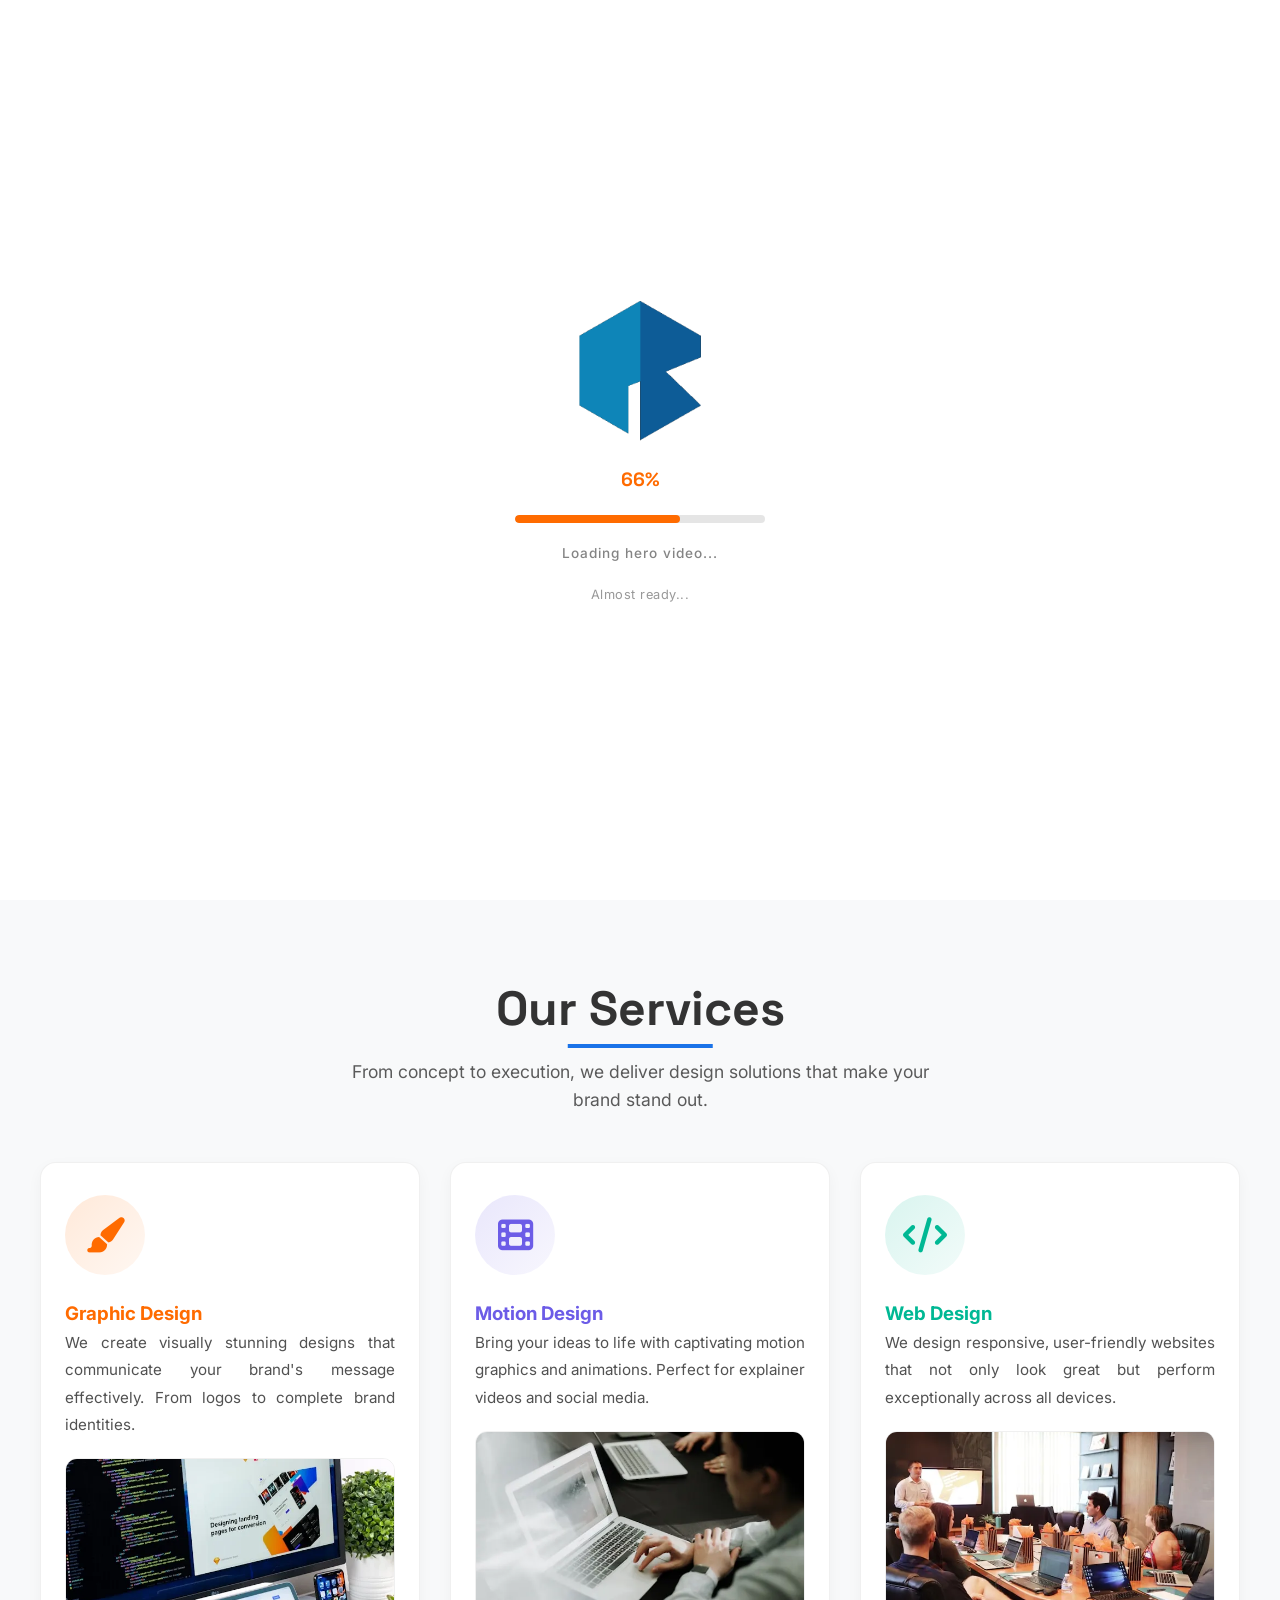
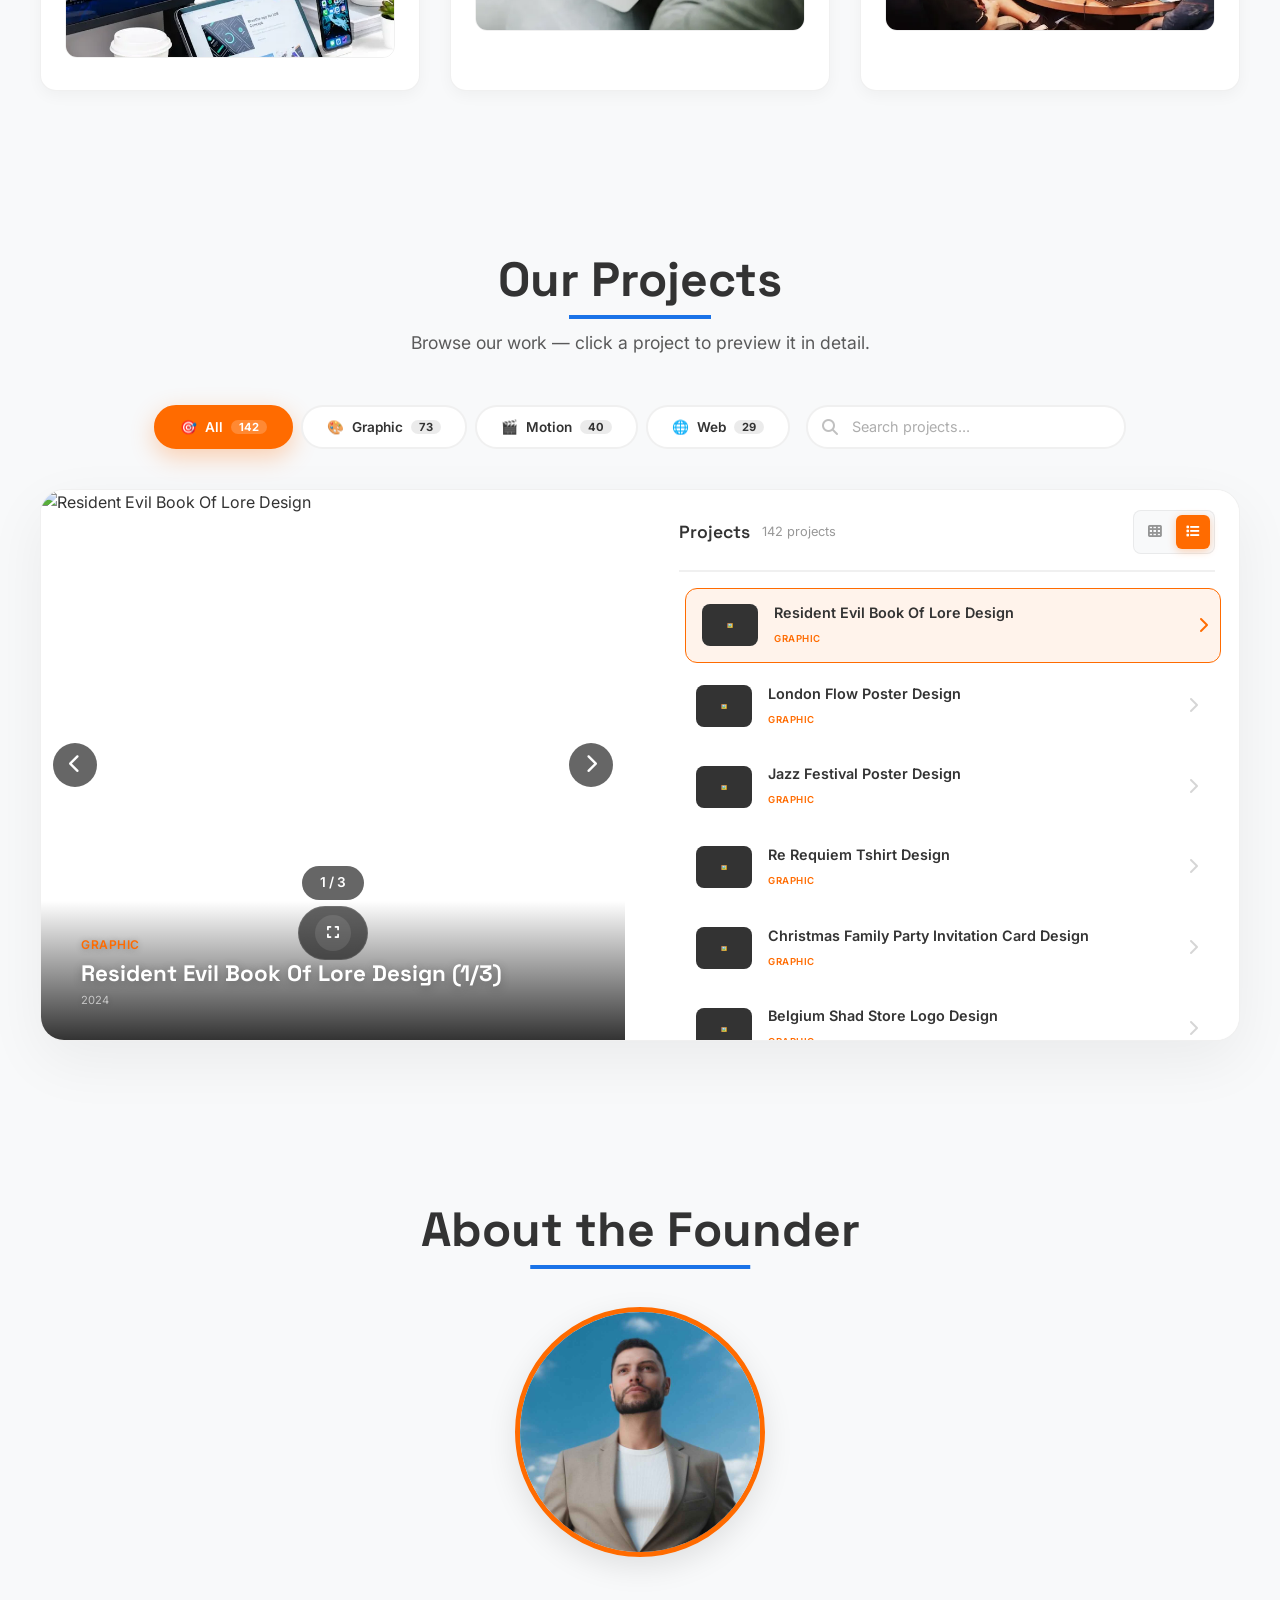
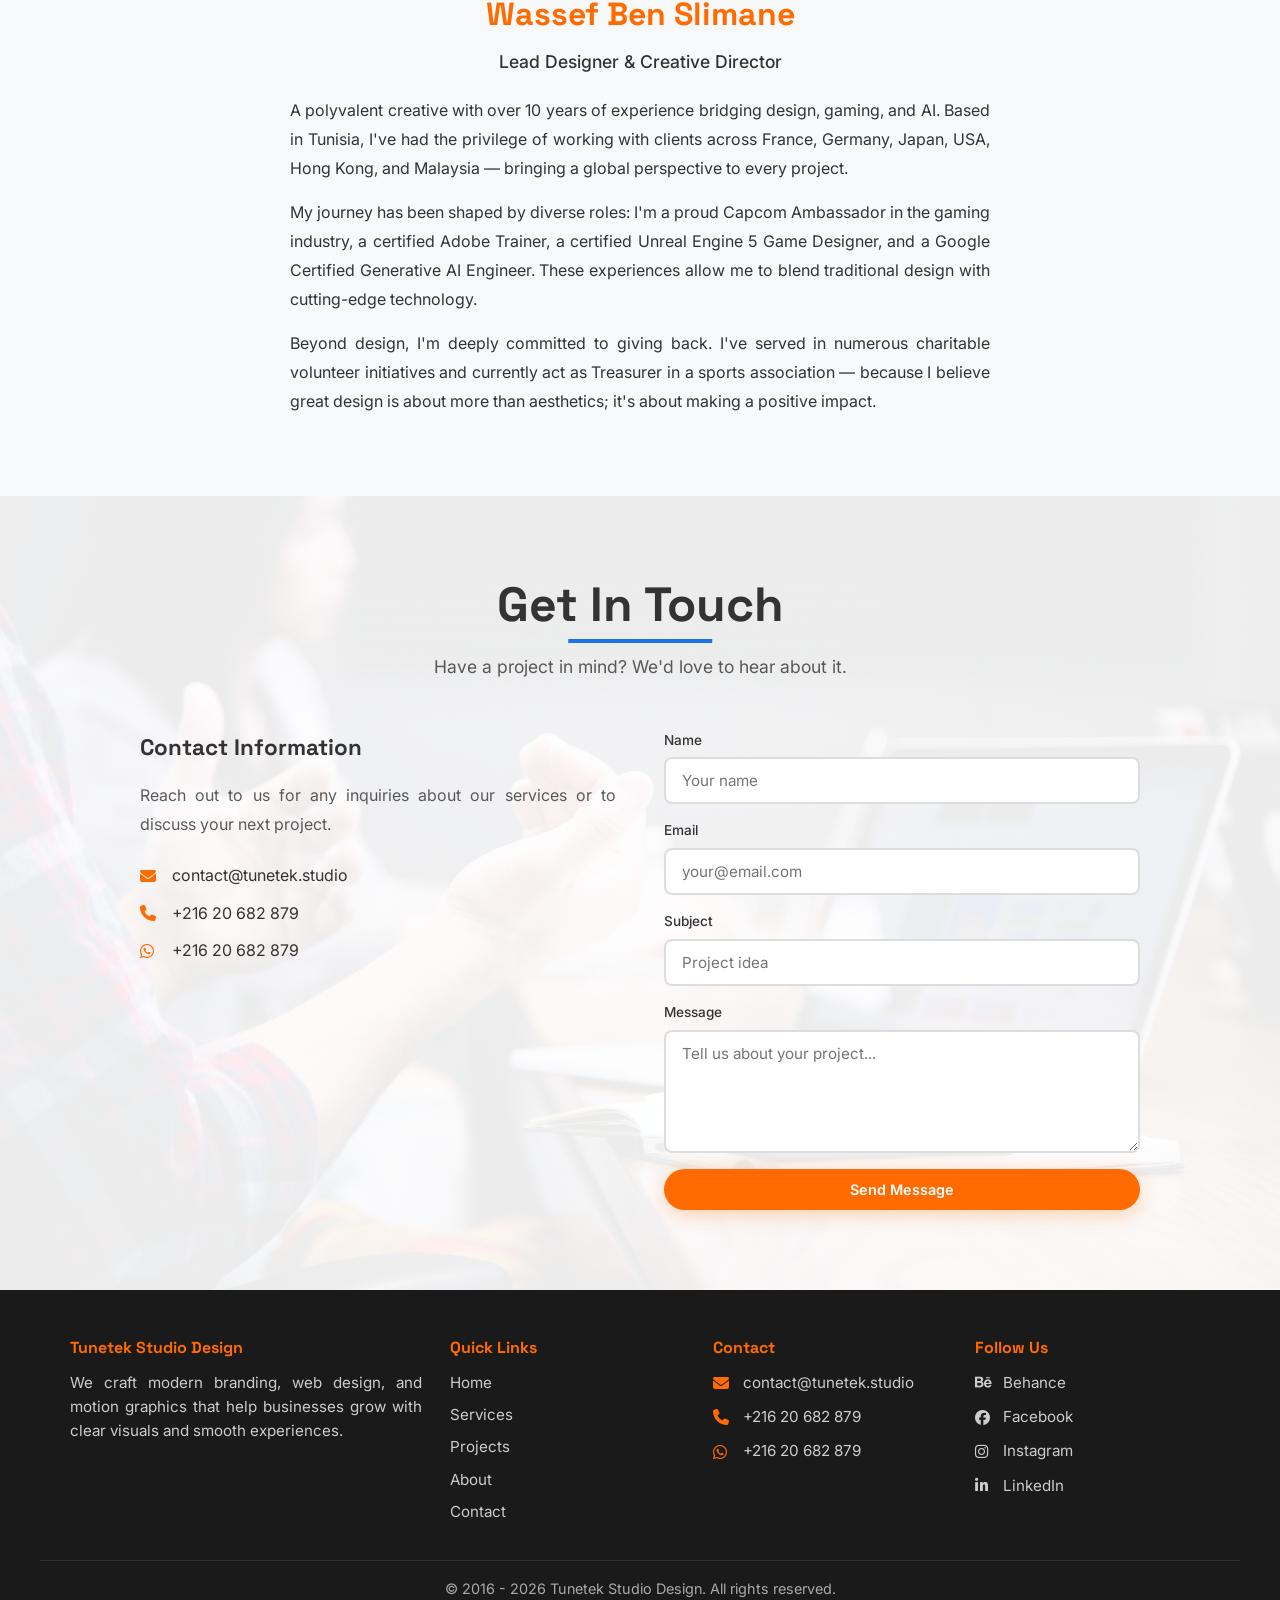
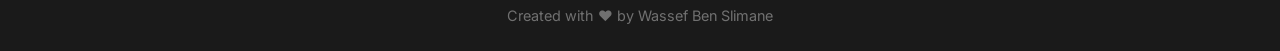
==== commit cd294d64: "fix" ====
--- a/index.html
+++ b/index.html
@@ -1502,6 +1502,7 @@
             opacity: 1;
         }
 
+        /* ===================== SPLIT LIST - WITH VIEW TOGGLE ===================== */
         .split-list {
             padding: 20px 24px;
             overflow-y: auto;
@@ -1518,19 +1519,76 @@
             margin-bottom: 16px;
         }
 
-        .split-list .list-header h4 {
+        .list-header-left {
+            display: flex;
+            align-items: center;
+            gap: 12px;
+            flex-wrap: wrap;
+        }
+
+        .list-header-left h4 {
             font-family: var(--font-heading);
             font-size: 1.1rem;
             font-weight: 600;
             color: var(--text-color);
-        }
-
-        .split-list .list-header .count {
+            margin: 0;
+        }
+
+        .list-header-left .count {
             font-size: 0.8rem;
             opacity: 0.5;
         }
 
-        .split-list .list-item {
+        /* View Toggle Buttons */
+        .view-toggle {
+            display: flex;
+            gap: 4px;
+            background: var(--accent-color);
+            padding: 4px;
+            border-radius: 8px;
+            border: 1px solid var(--border-light);
+            flex-shrink: 0;
+        }
+
+        .view-toggle .view-btn {
+            width: 34px;
+            height: 34px;
+            border: none;
+            background: transparent;
+            color: var(--text-color);
+            border-radius: 6px;
+            cursor: pointer;
+            font-size: 0.85rem;
+            transition: all var(--transition);
+            display: flex;
+            align-items: center;
+            justify-content: center;
+            opacity: 0.5;
+        }
+
+        .view-toggle .view-btn:hover {
+            opacity: 0.8;
+            background: rgba(0,0,0,0.05);
+        }
+
+        .view-toggle .view-btn.active {
+            background: var(--secondary-color);
+            color: white;
+            opacity: 1;
+            box-shadow: 0 2px 8px rgba(255, 107, 0, 0.3);
+        }
+
+        [data-theme="dark"] .view-toggle {
+            background: var(--card-bg);
+            border-color: var(--border-light);
+        }
+
+        [data-theme="dark"] .view-toggle .view-btn:hover {
+            background: rgba(255,255,255,0.05);
+        }
+
+        /* List View (Default) */
+        .list-view .list-item {
             display: flex;
             align-items: center;
             gap: 16px;
@@ -1540,28 +1598,11 @@
             transition: all 0.3s cubic-bezier(0.34, 1.56, 0.64, 1);
             border: 1px solid transparent;
             margin-bottom: 6px;
-        }
-
-        .split-list .list-item:hover {
-            background: rgba(0,0,0,0.03);
-            transform: translateX(4px);
-        }
-
-        .split-list .list-item.active {
-            background: rgba(255, 107, 0, 0.08);
-            border-color: var(--secondary-color);
-            transform: translateX(6px);
-        }
-
-        [data-theme="dark"] .split-list .list-item:hover {
-            background: rgba(255,255,255,0.03);
-        }
-
-        [data-theme="dark"] .split-list .list-item.active {
-            background: rgba(255, 107, 0, 0.12);
-        }
-
-        .split-list .list-item .thumb {
+            flex-direction: row;
+            text-align: left;
+        }
+
+        .list-view .list-item .thumb {
             width: 56px;
             height: 42px;
             border-radius: 8px;
@@ -1570,20 +1611,20 @@
             background: #f0f0f0;
         }
 
-        .split-list .list-item .thumb img,
-        .split-list .list-item .thumb video {
+        .list-view .list-item .thumb img,
+        .list-view .list-item .thumb video {
             width: 100%;
             height: 100%;
             object-fit: cover;
             display: block;
         }
 
-        .split-list .list-item .info {
+        .list-view .list-item .info {
             flex: 1;
             min-width: 0;
         }
 
-        .split-list .list-item .info h5 {
+        .list-view .list-item .info h5 {
             font-size: 0.9rem;
             font-weight: 600;
             color: var(--text-color);
@@ -1592,7 +1633,7 @@
             text-overflow: ellipsis;
         }
 
-        .split-list .list-item .info .cat-tag {
+        .list-view .list-item .info .cat-tag {
             font-size: 0.6rem;
             text-transform: uppercase;
             letter-spacing: 0.5px;
@@ -1600,17 +1641,167 @@
             font-weight: 600;
         }
 
-        .split-list .list-item .arrow {
+        .list-view .list-item .arrow {
             color: var(--text-color);
             opacity: 0.2;
             transition: all 0.3s ease;
         }
 
-        .split-list .list-item.active .arrow,
-        .split-list .list-item:hover .arrow {
+        .list-view .list-item.active .arrow,
+        .list-view .list-item:hover .arrow {
             opacity: 1;
             color: var(--secondary-color);
             transform: translateX(4px);
+        }
+
+        /* Grid View */
+        .grid-view {
+            display: grid !important;
+            grid-template-columns: repeat(auto-fill, minmax(140px, 1fr));
+            gap: 12px;
+            padding: 4px 0;
+        }
+
+        .grid-view .list-item {
+            display: flex !important;
+            flex-direction: column !important;
+            align-items: center !important;
+            text-align: center !important;
+            padding: 12px !important;
+            border-radius: 12px !important;
+            cursor: pointer;
+            transition: all 0.3s cubic-bezier(0.34, 1.56, 0.64, 1);
+            border: 2px solid transparent;
+            background: var(--tertiary-color);
+            gap: 8px;
+            margin-bottom: 0;
+            min-height: 160px;
+        }
+
+        .grid-view .list-item:hover {
+            transform: translateY(-4px);
+            box-shadow: 0 8px 25px rgba(0,0,0,0.08);
+            border-color: var(--border-light);
+        }
+
+        .grid-view .list-item.active {
+            border-color: var(--secondary-color);
+            background: rgba(255, 107, 0, 0.06);
+            transform: translateY(-4px);
+            box-shadow: 0 8px 25px rgba(255, 107, 0, 0.12);
+        }
+
+        [data-theme="dark"] .grid-view .list-item {
+            background: var(--card-bg);
+        }
+
+        [data-theme="dark"] .grid-view .list-item.active {
+            background: rgba(255, 107, 0, 0.12);
+        }
+
+        .grid-view .list-item .thumb {
+            width: 100% !important;
+            height: 100px !important;
+            border-radius: 8px !important;
+            overflow: hidden;
+            flex-shrink: 0;
+            background: #f0f0f0;
+        }
+
+        .grid-view .list-item .thumb img,
+        .grid-view .list-item .thumb video {
+            width: 100%;
+            height: 100%;
+            object-fit: cover;
+            display: block;
+        }
+
+        .grid-view .list-item .info {
+            width: 100%;
+            min-width: 0;
+        }
+
+        .grid-view .list-item .info h5 {
+            font-size: 0.75rem;
+            font-weight: 600;
+            color: var(--text-color);
+            white-space: nowrap;
+            overflow: hidden;
+            text-overflow: ellipsis;
+            margin: 0;
+        }
+
+        .grid-view .list-item .info .cat-tag {
+            font-size: 0.55rem;
+            text-transform: uppercase;
+            letter-spacing: 0.3px;
+            color: var(--secondary-color);
+            font-weight: 600;
+        }
+
+        .grid-view .list-item .arrow {
+            display: none !important;
+        }
+
+        .grid-view .list-item .thumb video {
+            object-fit: cover;
+        }
+
+        /* Load more button in grid view */
+        .grid-view + .load-more-container {
+            grid-column: 1 / -1;
+        }
+
+        /* Responsive Grid */
+        @media (max-width: 768px) {
+            .grid-view {
+                grid-template-columns: repeat(auto-fill, minmax(110px, 1fr));
+                gap: 10px;
+            }
+            .grid-view .list-item .thumb {
+                height: 80px !important;
+            }
+            .grid-view .list-item {
+                min-height: 130px;
+                padding: 10px !important;
+            }
+        }
+
+        @media (max-width: 480px) {
+            .grid-view {
+                grid-template-columns: repeat(auto-fill, minmax(90px, 1fr));
+                gap: 8px;
+            }
+            .grid-view .list-item .thumb {
+                height: 65px !important;
+            }
+            .grid-view .list-item {
+                min-height: 110px;
+                padding: 8px !important;
+            }
+            .grid-view .list-item .info h5 {
+                font-size: 0.65rem;
+            }
+        }
+
+        /* ===================== LIST ITEMS COMMON STYLES ===================== */
+        .list-item:hover {
+            background: rgba(0,0,0,0.03);
+            transform: translateX(4px);
+        }
+
+        .list-item.active {
+            background: rgba(255, 107, 0, 0.08);
+            border-color: var(--secondary-color);
+            transform: translateX(6px);
+        }
+
+        [data-theme="dark"] .list-item:hover {
+            background: rgba(255,255,255,0.03);
+        }
+
+        [data-theme="dark"] .list-item.active {
+            background: rgba(255, 107, 0, 0.12);
         }
 
         .split-list .list-loading {
@@ -1720,6 +1911,17 @@
                 flex-direction: column;
                 gap: 12px;
             }
+            .list-header-left h4 {
+                font-size: 1rem;
+            }
+            .view-toggle .view-btn {
+                width: 30px;
+                height: 30px;
+                font-size: 0.75rem;
+            }
+            .grid-view {
+                grid-template-columns: repeat(auto-fill, minmax(120px, 1fr));
+            }
         }
 
         @media (max-width: 768px) {
@@ -1743,11 +1945,11 @@
                 max-height: 350px;
                 padding: 12px 16px;
             }
-            .split-list .list-item {
+            .list-view .list-item {
                 padding: 10px 12px;
                 gap: 12px;
             }
-            .split-list .list-item .thumb {
+            .list-view .list-item .thumb {
                 width: 44px;
                 height: 34px;
             }
@@ -1770,6 +1972,26 @@
                 padding: 8px 20px;
                 font-size: 0.8rem;
                 min-height: 36px;
+            }
+            .list-header-left {
+                gap: 8px;
+            }
+            .list-header-left .count {
+                font-size: 0.7rem;
+            }
+            .grid-view {
+                grid-template-columns: repeat(auto-fill, minmax(100px, 1fr));
+                gap: 8px;
+            }
+            .grid-view .list-item .thumb {
+                height: 70px !important;
+            }
+            .grid-view .list-item {
+                min-height: 120px;
+                padding: 8px !important;
+            }
+            .grid-view .list-item .info h5 {
+                font-size: 0.7rem;
             }
         }
 
@@ -1800,11 +2022,11 @@
                 max-height: 300px;
                 padding: 8px 12px;
             }
-            .split-list .list-item {
+            .list-view .list-item {
                 padding: 8px 10px;
                 gap: 10px;
             }
-            .split-list .list-item .thumb {
+            .list-view .list-item .thumb {
                 width: 36px;
                 height: 28px;
             }
@@ -1846,6 +2068,31 @@
                 padding: 6px 16px;
                 font-size: 0.7rem;
                 min-height: 32px;
+            }
+            .view-toggle .view-btn {
+                width: 28px;
+                height: 28px;
+                font-size: 0.7rem;
+            }
+            .list-header-left h4 {
+                font-size: 0.9rem;
+            }
+            .grid-view {
+                grid-template-columns: repeat(auto-fill, minmax(80px, 1fr));
+                gap: 6px;
+            }
+            .grid-view .list-item .thumb {
+                height: 55px !important;
+            }
+            .grid-view .list-item {
+                min-height: 95px;
+                padding: 6px !important;
+            }
+            .grid-view .list-item .info h5 {
+                font-size: 0.6rem;
+            }
+            .grid-view .list-item .info .cat-tag {
+                font-size: 0.5rem;
             }
         }
 
@@ -3117,14 +3364,24 @@
 
                 <div class="split-list" id="splitList">
                     <div class="list-header">
-                        <h4 data-i18n="portfolio.projects">Projects</h4>
-                        <span class="count" id="listCount">0 projects</span>
+                        <div class="list-header-left">
+                            <h4 data-i18n="portfolio.projects">Projects</h4>
+                            <span class="count" id="listCount">0 projects</span>
+                        </div>
+                        <div class="view-toggle" id="viewToggle">
+                            <button class="view-btn active" data-view="grid" title="Grid View" aria-label="Grid view">
+                                <i class="fas fa-th"></i>
+                            </button>
+                            <button class="view-btn" data-view="list" title="List View" aria-label="List view">
+                                <i class="fas fa-list"></i>
+                            </button>
+                        </div>
                     </div>
                     <div class="list-loading" id="listLoading">
                         <i class="fas fa-spinner fa-spin"></i>
                         <p data-i18n="portfolio.loading">Loading projects...</p>
                     </div>
-                    <div id="listContainer"></div>
+                    <div id="listContainer" class="list-view"></div>
                 </div>
             </div>
         </div>
@@ -3361,15 +3618,15 @@
         const FADE_TIMEOUT = 400;
         const HEADER_HEIGHT = 72;
         const PROJECTS_PER_PAGE = 12;
-        const HERO_VIDEO_TIMEOUT = 10000; // 10 seconds max wait for hero video
+        const HERO_VIDEO_TIMEOUT = 10000;
 
         // =====================================================================
-        // REAL LOADING MANAGER - ONLY TRACKS HTML, CSS, AND HERO VIDEO
+        // REAL LOADING MANAGER
         // =====================================================================
         class RealLoadingManager {
             constructor() {
-                this.htmlLoaded = true; // HTML is always loaded when script runs
-                this.cssLoaded = true; // CSS is always loaded when script runs
+                this.htmlLoaded = true;
+                this.cssLoaded = true;
                 this.heroVideoLoaded = false;
                 this.heroVideoError = false;
                 this.isComplete = false;
@@ -3382,7 +3639,6 @@
                 this.loadingText = document.getElementById('loading-text');
                 this.loadingStatus = document.getElementById('loading-status');
                 
-                // Bind methods
                 this._updateUI = this._updateUI.bind(this);
                 this._onVideoReady = this._onVideoReady.bind(this);
                 this._onVideoError = this._onVideoError.bind(this);
@@ -3390,13 +3646,8 @@
             }
             
             start() {
-                // HTML and CSS are already loaded
                 this._updateUI();
-                
-                // Start tracking hero video
                 this._trackHeroVideo();
-                
-                // Fallback: if video takes too long, force hide
                 this.videoTimeout = setTimeout(this._forceHide, HERO_VIDEO_TIMEOUT);
             }
             
@@ -3407,18 +3658,15 @@
                     return;
                 }
                 
-                // Check if video is already loaded
-                if (video.readyState >= 4) { // HAVE_ENOUGH_DATA
+                if (video.readyState >= 4) {
                     this._onVideoReady();
                     return;
                 }
                 
-                // Listen for events
                 video.addEventListener('canplaythrough', this._onVideoReady);
                 video.addEventListener('loadeddata', this._onVideoReady);
                 video.addEventListener('error', this._onVideoError);
                 
-                // Also check if video is already playing (might be cached)
                 if (video.currentTime > 0 && video.readyState >= 3) {
                     this._onVideoReady();
                 }
@@ -3428,7 +3676,6 @@
                 if (this.heroVideoLoaded) return;
                 this.heroVideoLoaded = true;
                 
-                // Clean up listeners
                 const video = document.getElementById('heroVideo');
                 if (video) {
                     video.removeEventListener('canplaythrough', this._onVideoReady);
@@ -3443,7 +3690,6 @@
             _onVideoError() {
                 if (this.heroVideoError) return;
                 this.heroVideoError = true;
-                // Still mark as loaded so we don't block the page
                 this.heroVideoLoaded = true;
                 this._updateUI();
                 this._checkComplete();
@@ -3455,13 +3701,11 @@
                     this.isComplete = true;
                     this._updateUI();
                     
-                    // Clear timeout
                     if (this.videoTimeout) {
                         clearTimeout(this.videoTimeout);
                         this.videoTimeout = null;
                     }
                     
-                    // Fade out loading overlay
                     setTimeout(() => {
                         this.loadingOverlay.classList.add('hidden');
                     }, 500);
@@ -3470,7 +3714,6 @@
             
             _forceHide() {
                 if (this.isComplete) return;
-                // Force complete if video is taking too long
                 if (!this.heroVideoLoaded) {
                     this.heroVideoLoaded = true;
                     this._updateUI();
@@ -3479,7 +3722,6 @@
             }
             
             _updateUI() {
-                // Calculate progress: 33% HTML, 33% CSS, 34% Hero Video
                 let progress = 0;
                 let status = '';
                 
@@ -3498,11 +3740,9 @@
                 
                 this.progress = Math.min(Math.round(progress), 100);
                 
-                // Update UI
                 this.progressBar.style.width = this.progress + '%';
                 this.percentageDisplay.textContent = this.progress + '%';
                 
-                // Update status text
                 if (this.progress < 33) {
                     this.loadingText.textContent = 'Loading page...';
                     this.loadingStatus.textContent = 'Initializing...';
@@ -3532,7 +3772,7 @@
         }
 
         // =====================================================================
-        // FILE MANIFEST - NOW WITH WebP FOR GRAPHIC AND WEB SECTIONS
+        // FILE MANIFEST
         // =====================================================================
         const GITHUB_BASE = 'https://raw.githubusercontent.com/WBenz/Tunetek-Studio-Design/main/';
 
@@ -3838,10 +4078,8 @@
                 'footer.socialTitle': 'Follow Us',
                 'footer.copyright': '© 2016 - 2026 Tunetek Studio Design. All rights reserved.',
                 'footer.credit': 'Created with ❤ by Wassef Ben Slimane',
-                // Form validation errors
                 'form.required': 'This field is required',
-                'form.email': 'Please enter a valid email address',
-                'form.minlength': 'Please enter at least {0} characters'
+                'form.email': 'Please enter a valid email address'
             },
             fr: {
                 'nav.home': 'Accueil',
@@ -3898,10 +4136,8 @@
                 'footer.socialTitle': 'Suivez-nous',
                 'footer.copyright': '© 2016 - 2026 Tunetek Studio Design. Tous droits réservés.',
                 'footer.credit': 'Créé avec ❤ par Wassef Ben Slimane',
-                // Form validation errors
                 'form.required': 'Ce champ est requis',
-                'form.email': 'Veuillez entrer une adresse email valide',
-                'form.minlength': 'Veuillez entrer au moins {0} caractères'
+                'form.email': 'Veuillez entrer une adresse email valide'
             }
         };
 
@@ -4019,7 +4255,7 @@
         }
 
         // =====================================================================
-        // SPLIT SCREEN MANAGER - WITH MOTION THUMBNAIL FIX
+        // SPLIT SCREEN MANAGER - WITH GRID/LIST VIEW TOGGLE
         // =====================================================================
         class SplitScreenManager {
             constructor() {
@@ -4038,6 +4274,7 @@
                 this.graphicCurrentIndex = 0;
                 this.graphicProjectFiles = [];
                 this.currentCategoryType = null;
+                this.currentView = 'list';
                 
                 this.currentPage = 0;
                 this.itemsPerPage = PROJECTS_PER_PAGE;
@@ -4062,6 +4299,7 @@
                     motion: document.getElementById('countMotion'),
                     web: document.getElementById('countWeb')
                 };
+                this.viewToggle = document.getElementById('viewToggle');
                 
                 this.videoControlsGroup = document.getElementById('videoControlsGroup');
                 this.webControlsGroup = document.getElementById('webControlsGroup');
@@ -4075,13 +4313,13 @@
                 this.graphicFullscreenBtn = document.getElementById('graphicFullscreenBtn');
                 this.previewControls = document.getElementById('previewControls');
                 
-                // Bind methods
                 this._updateVideoProgress = this._updateVideoProgress.bind(this);
                 this._handleFullscreenChange = this._handleFullscreenChange.bind(this);
                 this._handleFullscreenChangeWeb = this._handleFullscreenChangeWeb.bind(this);
                 this._graphicKeyHandler = null;
                 this._fullscreenChangeHandler = null;
                 this._fullscreenChangeHandlerWeb = null;
+                this._handleViewToggle = this._handleViewToggle.bind(this);
                 
                 this.init();
             }
@@ -4091,6 +4329,7 @@
                 this.setupCounts();
                 this.setupFilters();
                 this.setupSearch();
+                this.setupViewToggle();
                 this.buildList('all');
             }
 
@@ -4106,6 +4345,51 @@
                 this.countElements.graphic.textContent = counts.graphic;
                 this.countElements.motion.textContent = counts.motion;
                 this.countElements.web.textContent = counts.web;
+            }
+
+            setupViewToggle() {
+                // Restore saved preference
+                const savedView = localStorage.getItem('portfolioView') || 'list';
+                this.currentView = savedView;
+                
+                // Set active state
+                const buttons = this.viewToggle.querySelectorAll('.view-btn');
+                buttons.forEach(btn => {
+                    btn.classList.toggle('active', btn.dataset.view === savedView);
+                });
+                
+                // Apply view
+                this.applyView(savedView);
+                
+                // Add click listeners
+                buttons.forEach(btn => {
+                    btn.addEventListener('click', () => {
+                        const view = btn.dataset.view;
+                        if (view === this.currentView) return;
+                        this._handleViewToggle(view);
+                    });
+                });
+            }
+
+            _handleViewToggle(view) {
+                this.currentView = view;
+                localStorage.setItem('portfolioView', view);
+                
+                // Update button states
+                this.viewToggle.querySelectorAll('.view-btn').forEach(btn => {
+                    btn.classList.toggle('active', btn.dataset.view === view);
+                });
+                
+                this.applyView(view);
+            }
+
+            applyView(view) {
+                this.listContainer.classList.remove('list-view', 'grid-view');
+                if (view === 'grid') {
+                    this.listContainer.classList.add('grid-view');
+                } else {
+                    this.listContainer.classList.add('list-view');
+                }
             }
 
             getProjectsForCategory(category) {
@@ -4246,6 +4530,9 @@
                     this.listContainer.appendChild(loadMoreContainer);
                 }
                 
+                // Re-apply view after rendering
+                this.applyView(this.currentView);
+                
                 if (this.filteredItems.length > 0 && !this.currentProject) {
                     this.selectProject(this.filteredItems[0], 0);
                 } else if (this.currentProject) {
@@ -4266,9 +4553,6 @@
                 }, 300);
             }
 
-            // ================================================================
-            // FIXED: createListItem with WebP poster for motion thumbnails
-            // ================================================================
             createListItem(item, index) {
                 const div = document.createElement('div');
                 div.className = 'list-item' + (index === 0 && !this.currentProject ? ' active' : '');
@@ -4282,7 +4566,6 @@
                 if (item.isVideo) {
                     const vid = document.createElement('video');
                     vid.src = filePath;
-                    // Use WebP poster for instant thumbnail loading
                     vid.poster = filePath.replace('.mp4', '.webp');
                     vid.muted = true;
                     vid.playsInline = true;
@@ -5389,7 +5672,7 @@
         }
 
         // =====================================================================
-        // FORM VALIDATION - DUAL LANGUAGE + DUAL THEME
+        // FORM VALIDATION
         // =====================================================================
         class FormValidator {
             constructor() {
@@ -5580,7 +5863,7 @@
         }
 
         // =====================================================================
-        // ABOUT SECTION - STAGGERED LUXURY ANIMATION
+        // ABOUT SECTION ANIMATION
         // =====================================================================
         function initAboutStaggeredAnimation() {
             const paragraphs = document.querySelectorAll('.about-paragraph');
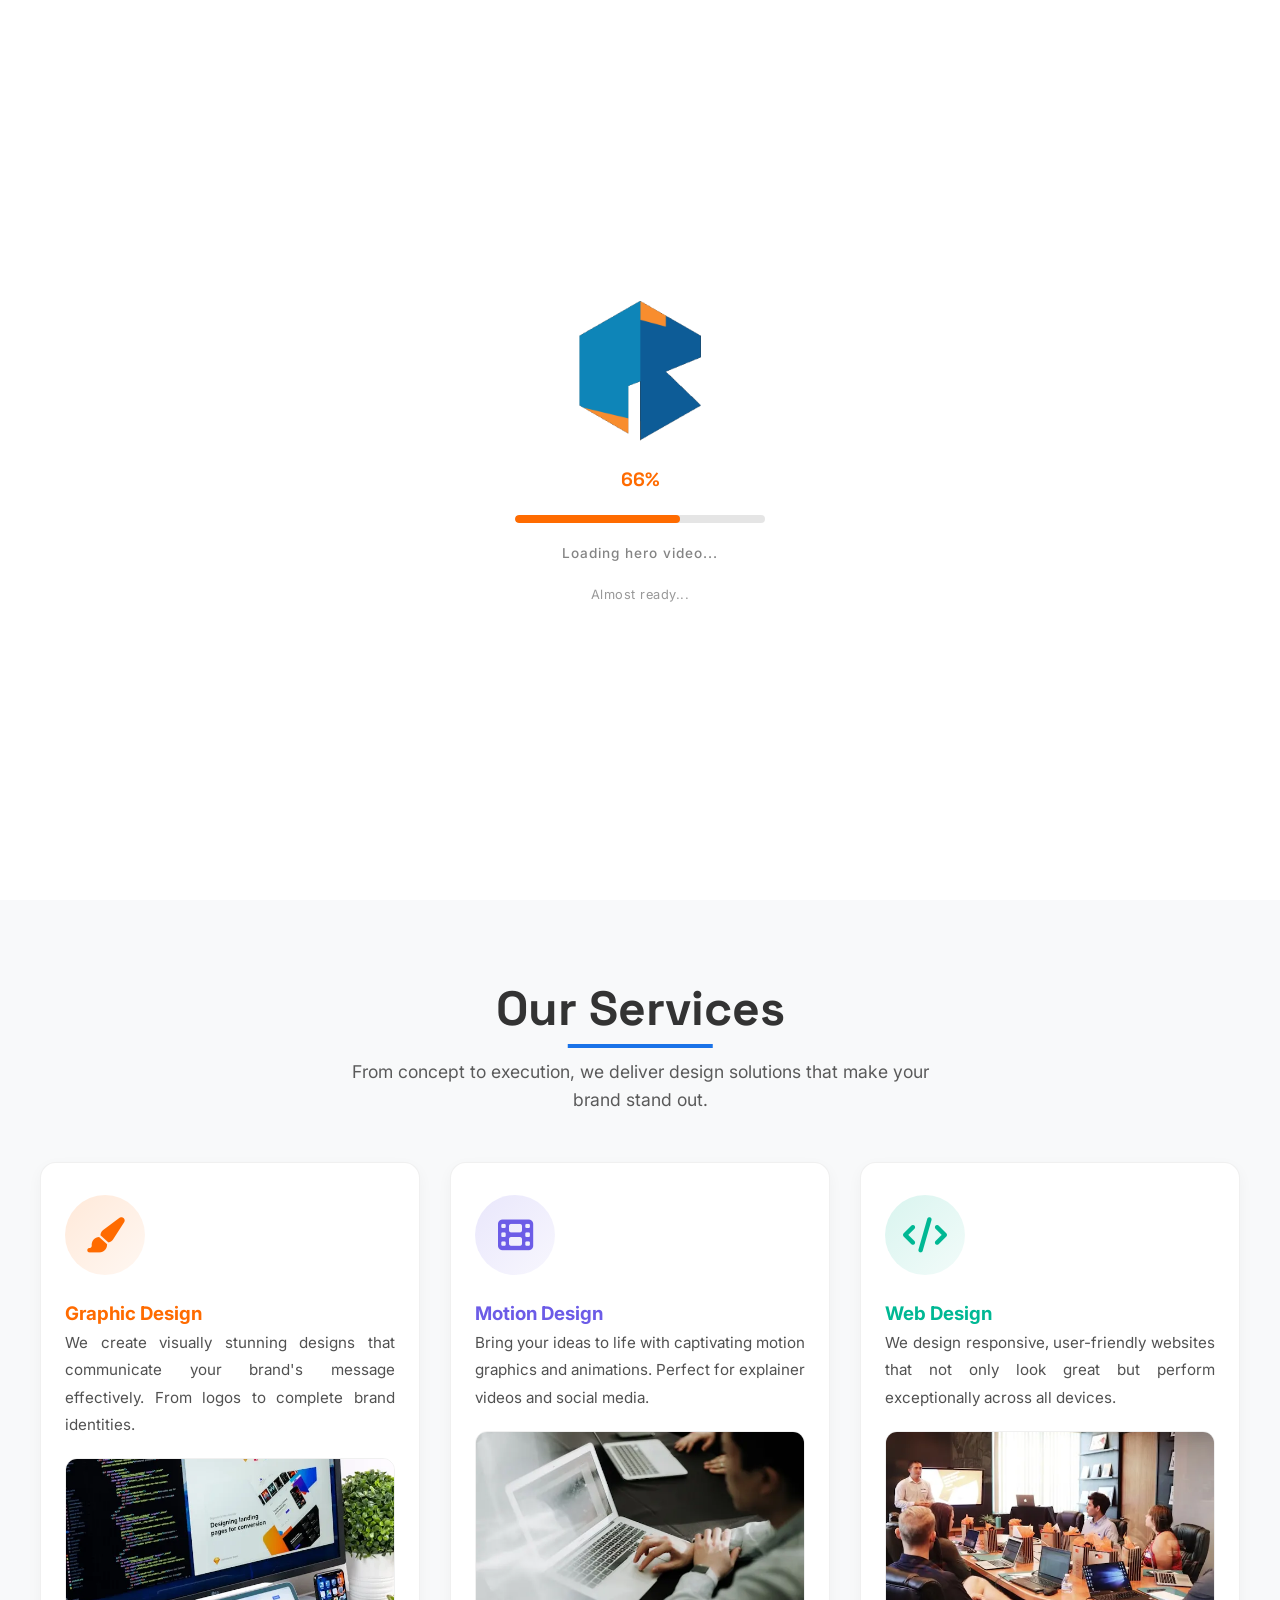
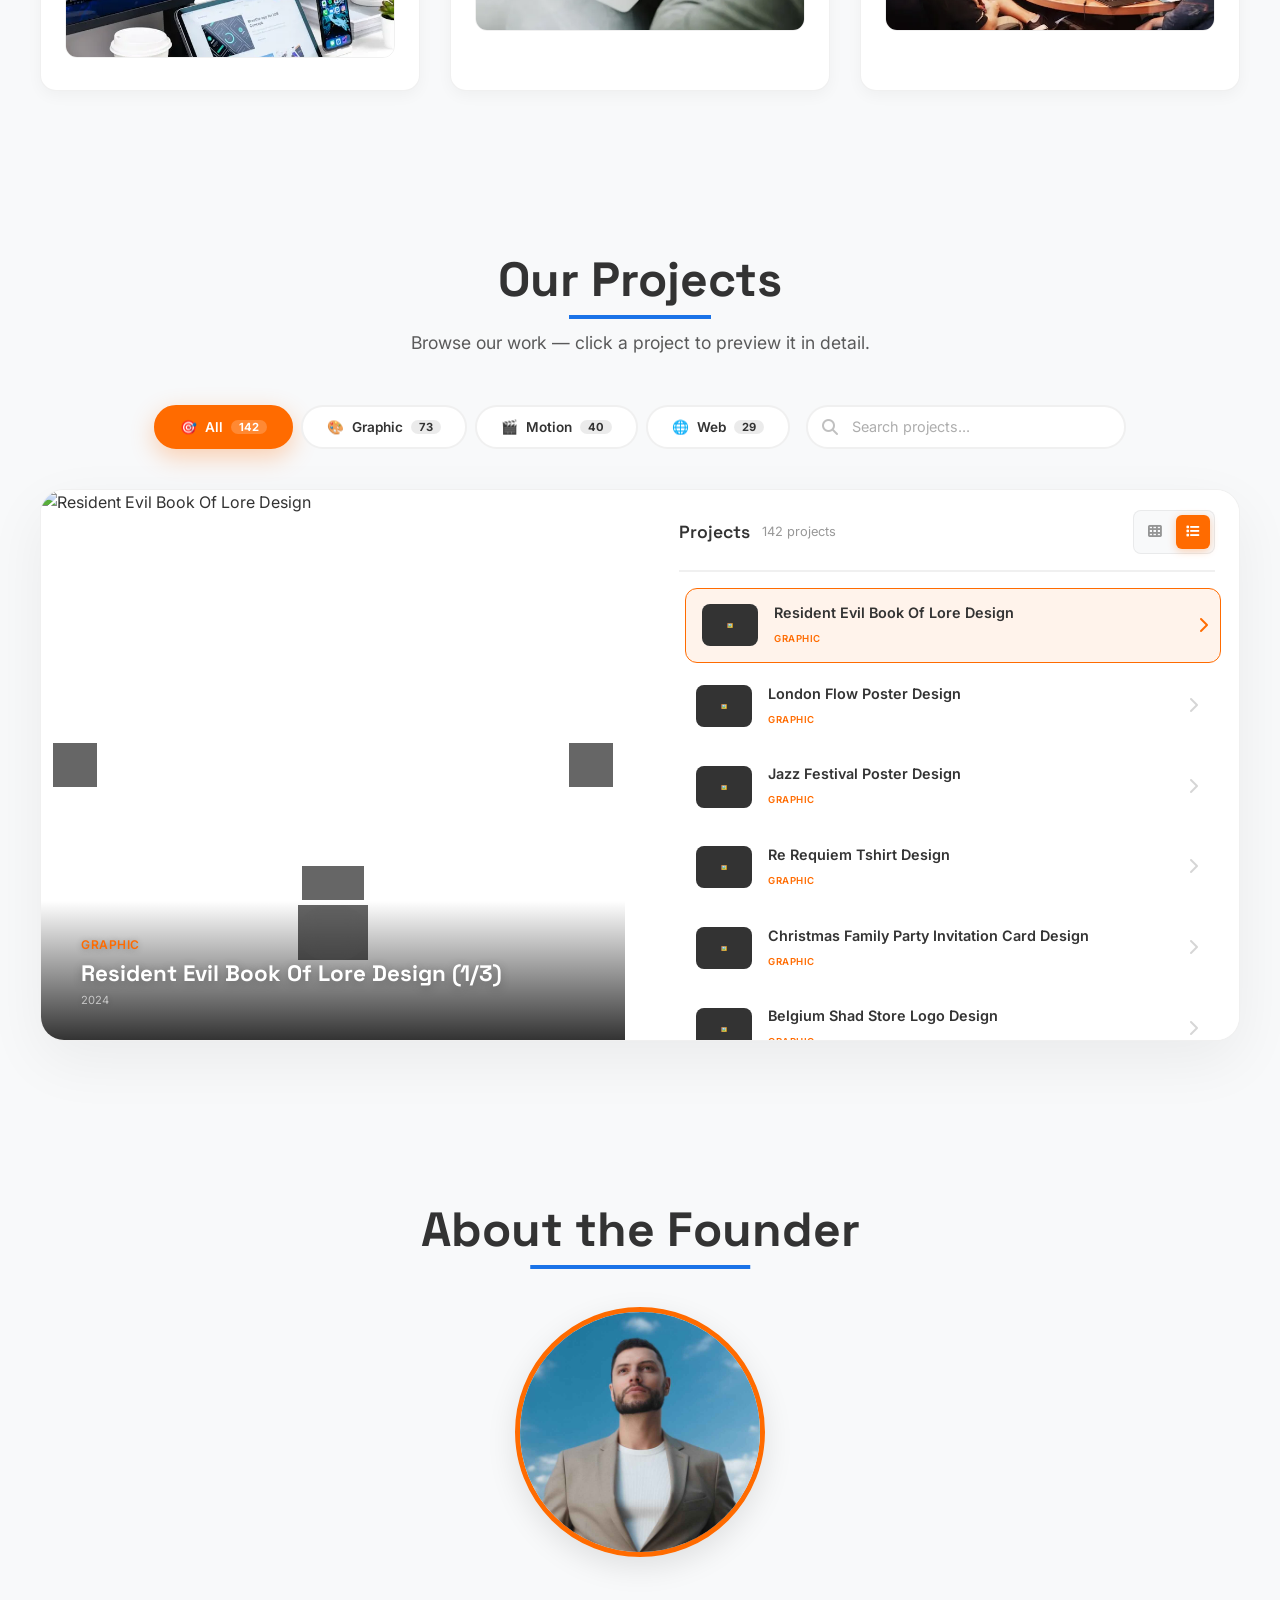
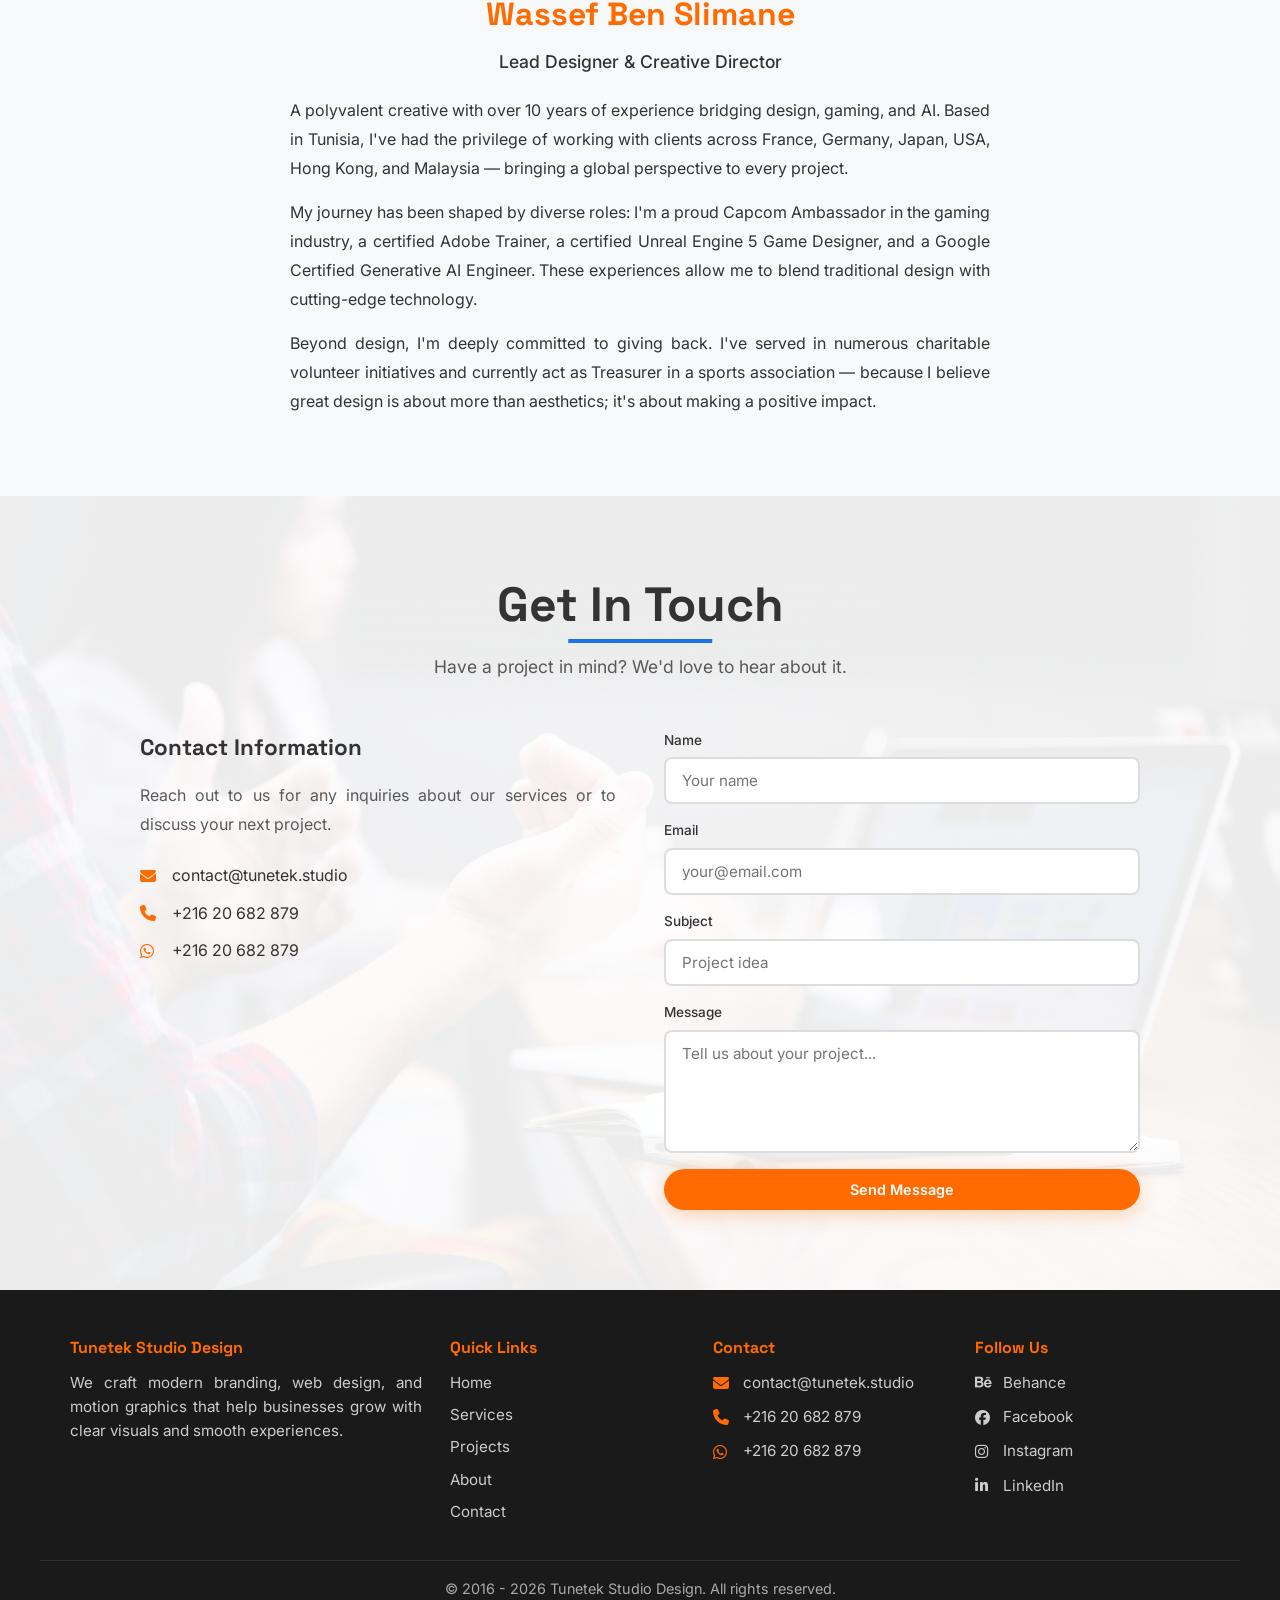
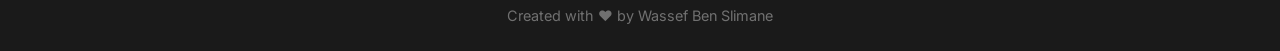
==== commit 9a1e2a6b: "fix load more button" ====
--- a/index.html
+++ b/index.html
@@ -1747,113 +1747,149 @@
             object-fit: cover;
         }
 
-        /* Load more button in grid view */
-        .grid-view + .load-more-container {
-            grid-column: 1 / -1;
-        }
-
-        /* Responsive Grid */
-        @media (max-width: 768px) {
-            .grid-view {
-                grid-template-columns: repeat(auto-fill, minmax(110px, 1fr));
-                gap: 10px;
-            }
-            .grid-view .list-item .thumb {
-                height: 80px !important;
-            }
-            .grid-view .list-item {
-                min-height: 130px;
-                padding: 10px !important;
-            }
-        }
-
-        @media (max-width: 480px) {
-            .grid-view {
-                grid-template-columns: repeat(auto-fill, minmax(90px, 1fr));
-                gap: 8px;
-            }
-            .grid-view .list-item .thumb {
-                height: 65px !important;
-            }
-            .grid-view .list-item {
-                min-height: 110px;
-                padding: 8px !important;
-            }
-            .grid-view .list-item .info h5 {
-                font-size: 0.65rem;
-            }
-        }
-
-        /* ===================== LIST ITEMS COMMON STYLES ===================== */
-        .list-item:hover {
-            background: rgba(0,0,0,0.03);
-            transform: translateX(4px);
-        }
-
-        .list-item.active {
-            background: rgba(255, 107, 0, 0.08);
-            border-color: var(--secondary-color);
-            transform: translateX(6px);
-        }
-
-        [data-theme="dark"] .list-item:hover {
-            background: rgba(255,255,255,0.03);
-        }
-
-        [data-theme="dark"] .list-item.active {
-            background: rgba(255, 107, 0, 0.12);
-        }
-
-        .split-list .list-loading {
-            text-align: center;
-            padding: 40px;
-            color: var(--text-color);
-            opacity: 0.5;
-        }
-
-        .split-list .list-loading i {
-            font-size: 2rem;
-            display: block;
-            margin-bottom: 12px;
-        }
-
-        .split-list .list-empty {
-            text-align: center;
-            padding: 40px;
-            color: var(--text-color);
-            opacity: 0.5;
-        }
-
-        .split-list .list-empty i {
-            font-size: 2.5rem;
-            display: block;
-            margin-bottom: 12px;
-        }
-
-        .split-list .load-more-container {
+        /* ===================== LOAD MORE BUTTON - UNIFIED STYLE ===================== */
+        .load-more-container {
             text-align: center;
             padding: 20px 0 10px;
-        }
-
-        .split-list .load-more-btn {
-            padding: 10px 30px;
+            width: 100%;
+        }
+
+        /* Same style for both list and grid views */
+        .load-more-btn {
+            padding: 12px 36px;
             border: 2px solid var(--secondary-color);
             background: transparent;
             color: var(--secondary-color);
             border-radius: 50px;
             cursor: pointer;
             font-weight: 600;
-            font-size: 0.85rem;
+            font-size: 0.9rem;
             transition: all var(--transition);
             font-family: var(--font-body);
-            min-height: 44px;
-        }
-
-        .split-list .load-more-btn:hover {
+            min-height: 48px;
+            display: inline-flex;
+            align-items: center;
+            justify-content: center;
+            gap: 8px;
+        }
+
+        .load-more-btn:hover {
             background: var(--secondary-color);
-            color: white;
+            color: white !important;
             transform: translateY(-2px);
             box-shadow: 0 8px 25px rgba(255, 107, 0, 0.2);
+        }
+
+        .load-more-btn:active {
+            transform: translateY(0px);
+        }
+
+        /* Dark theme support */
+        [data-theme="dark"] .load-more-btn {
+            background: rgba(255, 255, 255, 0.05);
+            border-color: var(--secondary-color);
+            color: var(--secondary-color);
+        }
+
+        [data-theme="dark"] .load-more-btn:hover {
+            background: var(--secondary-color);
+            color: white !important;
+        }
+
+        /* Grid view - make button span full width */
+        .grid-view .load-more-container {
+            grid-column: 1 / -1;
+        }
+
+        /* Responsive */
+        @media (max-width: 768px) {
+            .load-more-btn {
+                padding: 10px 28px;
+                font-size: 0.85rem;
+                min-height: 42px;
+            }
+            .grid-view {
+                grid-template-columns: repeat(auto-fill, minmax(110px, 1fr));
+                gap: 10px;
+            }
+            .grid-view .list-item .thumb {
+                height: 80px !important;
+            }
+            .grid-view .list-item {
+                min-height: 130px;
+                padding: 10px !important;
+            }
+        }
+
+        @media (max-width: 480px) {
+            .load-more-btn {
+                padding: 8px 20px;
+                font-size: 0.8rem;
+                min-height: 38px;
+            }
+            .grid-view {
+                grid-template-columns: repeat(auto-fill, minmax(90px, 1fr));
+                gap: 8px;
+            }
+            .grid-view .list-item .thumb {
+                height: 65px !important;
+            }
+            .grid-view .list-item {
+                min-height: 110px;
+                padding: 8px !important;
+            }
+            .grid-view .list-item .info h5 {
+                font-size: 0.65rem;
+            }
+            .grid-view .list-item .info .cat-tag {
+                font-size: 0.5rem;
+            }
+        }
+
+        /* ===================== LIST ITEMS COMMON STYLES ===================== */
+        .list-item:hover {
+            background: rgba(0,0,0,0.03);
+            transform: translateX(4px);
+        }
+
+        .list-item.active {
+            background: rgba(255, 107, 0, 0.08);
+            border-color: var(--secondary-color);
+            transform: translateX(6px);
+        }
+
+        [data-theme="dark"] .list-item:hover {
+            background: rgba(255,255,255,0.03);
+        }
+
+        [data-theme="dark"] .list-item.active {
+            background: rgba(255, 107, 0, 0.12);
+        }
+
+        .split-list .list-loading {
+            text-align: center;
+            padding: 40px;
+            color: var(--text-color);
+            opacity: 0.5;
+        }
+
+        .split-list .list-loading i {
+            font-size: 2rem;
+            display: block;
+            margin-bottom: 12px;
+        }
+
+        .split-list .list-empty {
+            text-align: center;
+            padding: 40px;
+            color: var(--text-color);
+            opacity: 0.5;
+        }
+
+        .split-list .list-empty i {
+            font-size: 2.5rem;
+            display: block;
+            margin-bottom: 12px;
         }
 
         .split-list::-webkit-scrollbar {
@@ -1968,29 +2004,10 @@
             .split-preview .preview-overlay h3 {
                 font-size: 1.1rem;
             }
-            .split-list .load-more-btn {
-                padding: 8px 20px;
-                font-size: 0.8rem;
-                min-height: 36px;
-            }
             .list-header-left {
                 gap: 8px;
             }
             .list-header-left .count {
-                font-size: 0.7rem;
-            }
-            .grid-view {
-                grid-template-columns: repeat(auto-fill, minmax(100px, 1fr));
-                gap: 8px;
-            }
-            .grid-view .list-item .thumb {
-                height: 70px !important;
-            }
-            .grid-view .list-item {
-                min-height: 120px;
-                padding: 8px !important;
-            }
-            .grid-view .list-item .info h5 {
                 font-size: 0.7rem;
             }
         }
@@ -2064,11 +2081,6 @@
             .split-preview.web-fit-mode .preview-controls {
                 bottom: 75px !important;
             }
-            .split-list .load-more-btn {
-                padding: 6px 16px;
-                font-size: 0.7rem;
-                min-height: 32px;
-            }
             .view-toggle .view-btn {
                 width: 28px;
                 height: 28px;
@@ -2076,23 +2088,6 @@
             }
             .list-header-left h4 {
                 font-size: 0.9rem;
-            }
-            .grid-view {
-                grid-template-columns: repeat(auto-fill, minmax(80px, 1fr));
-                gap: 6px;
-            }
-            .grid-view .list-item .thumb {
-                height: 55px !important;
-            }
-            .grid-view .list-item {
-                min-height: 95px;
-                padding: 6px !important;
-            }
-            .grid-view .list-item .info h5 {
-                font-size: 0.6rem;
-            }
-            .grid-view .list-item .info .cat-tag {
-                font-size: 0.5rem;
             }
         }
 
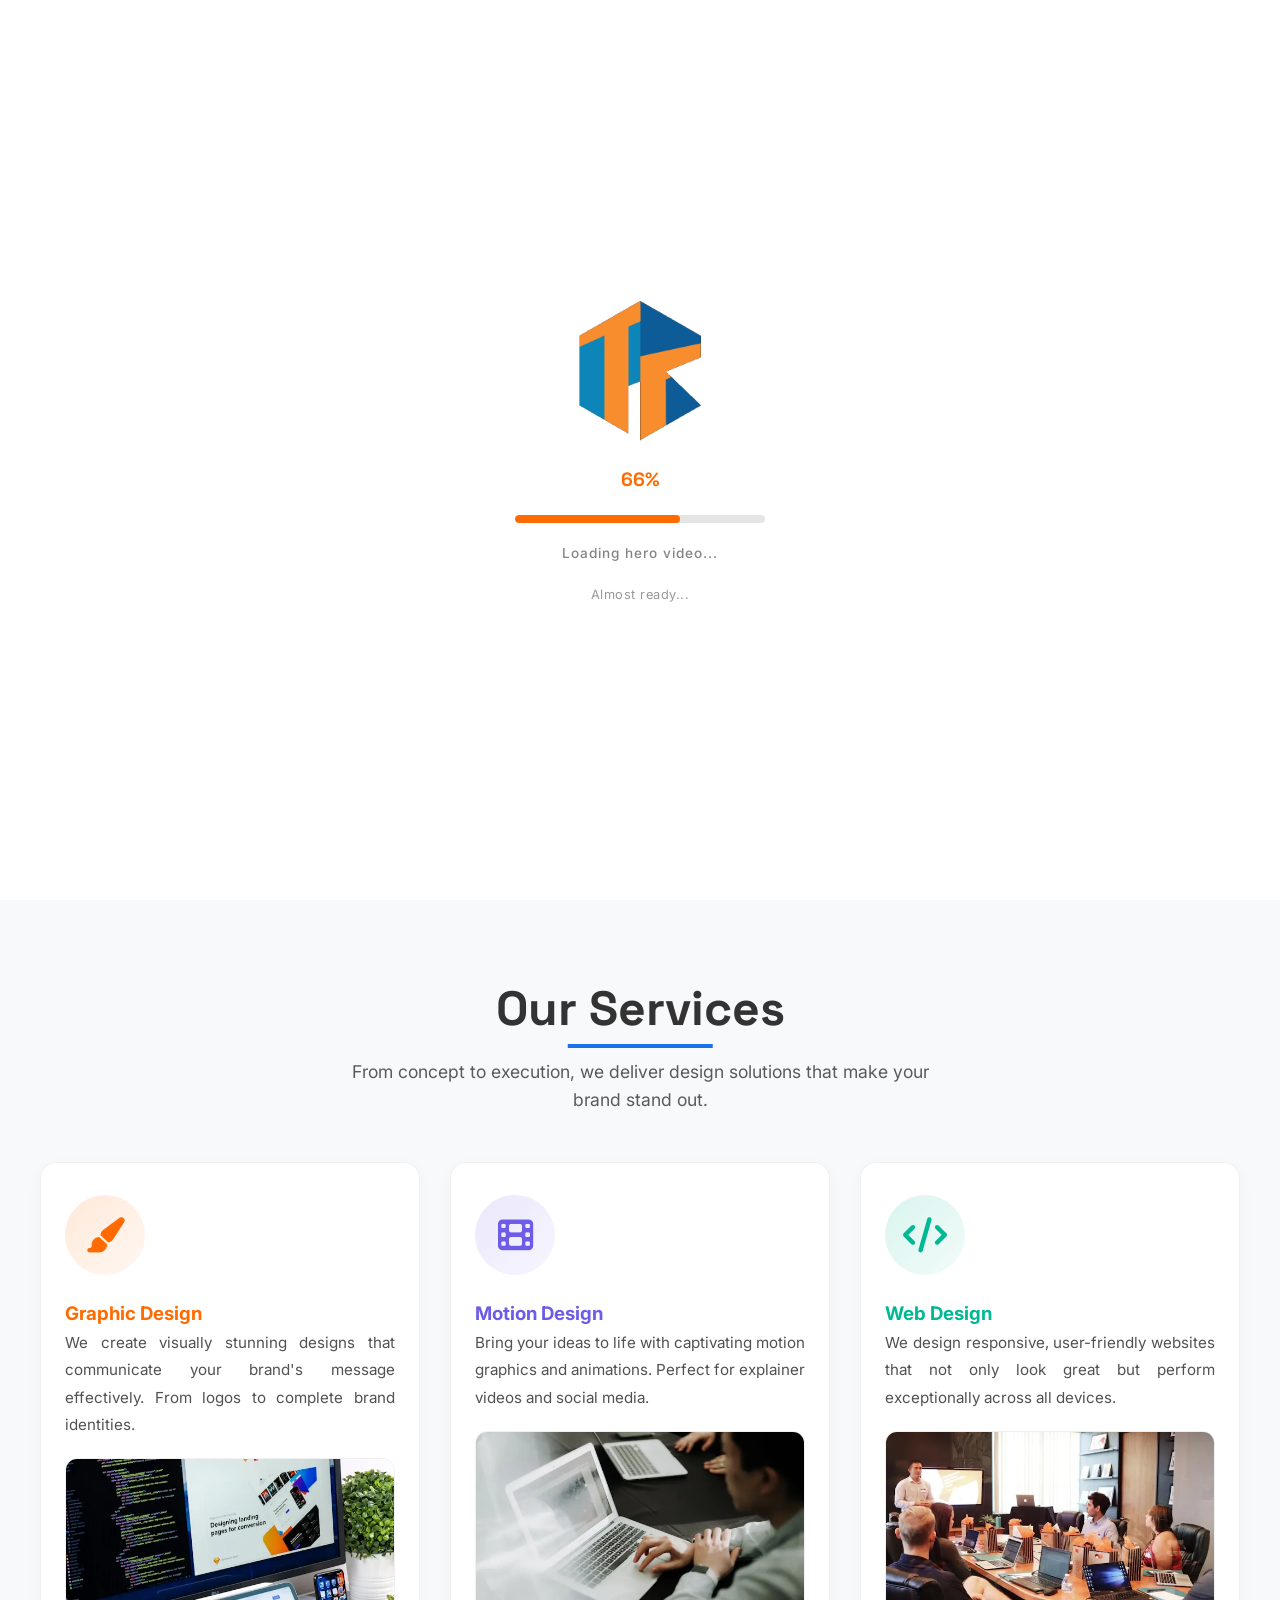
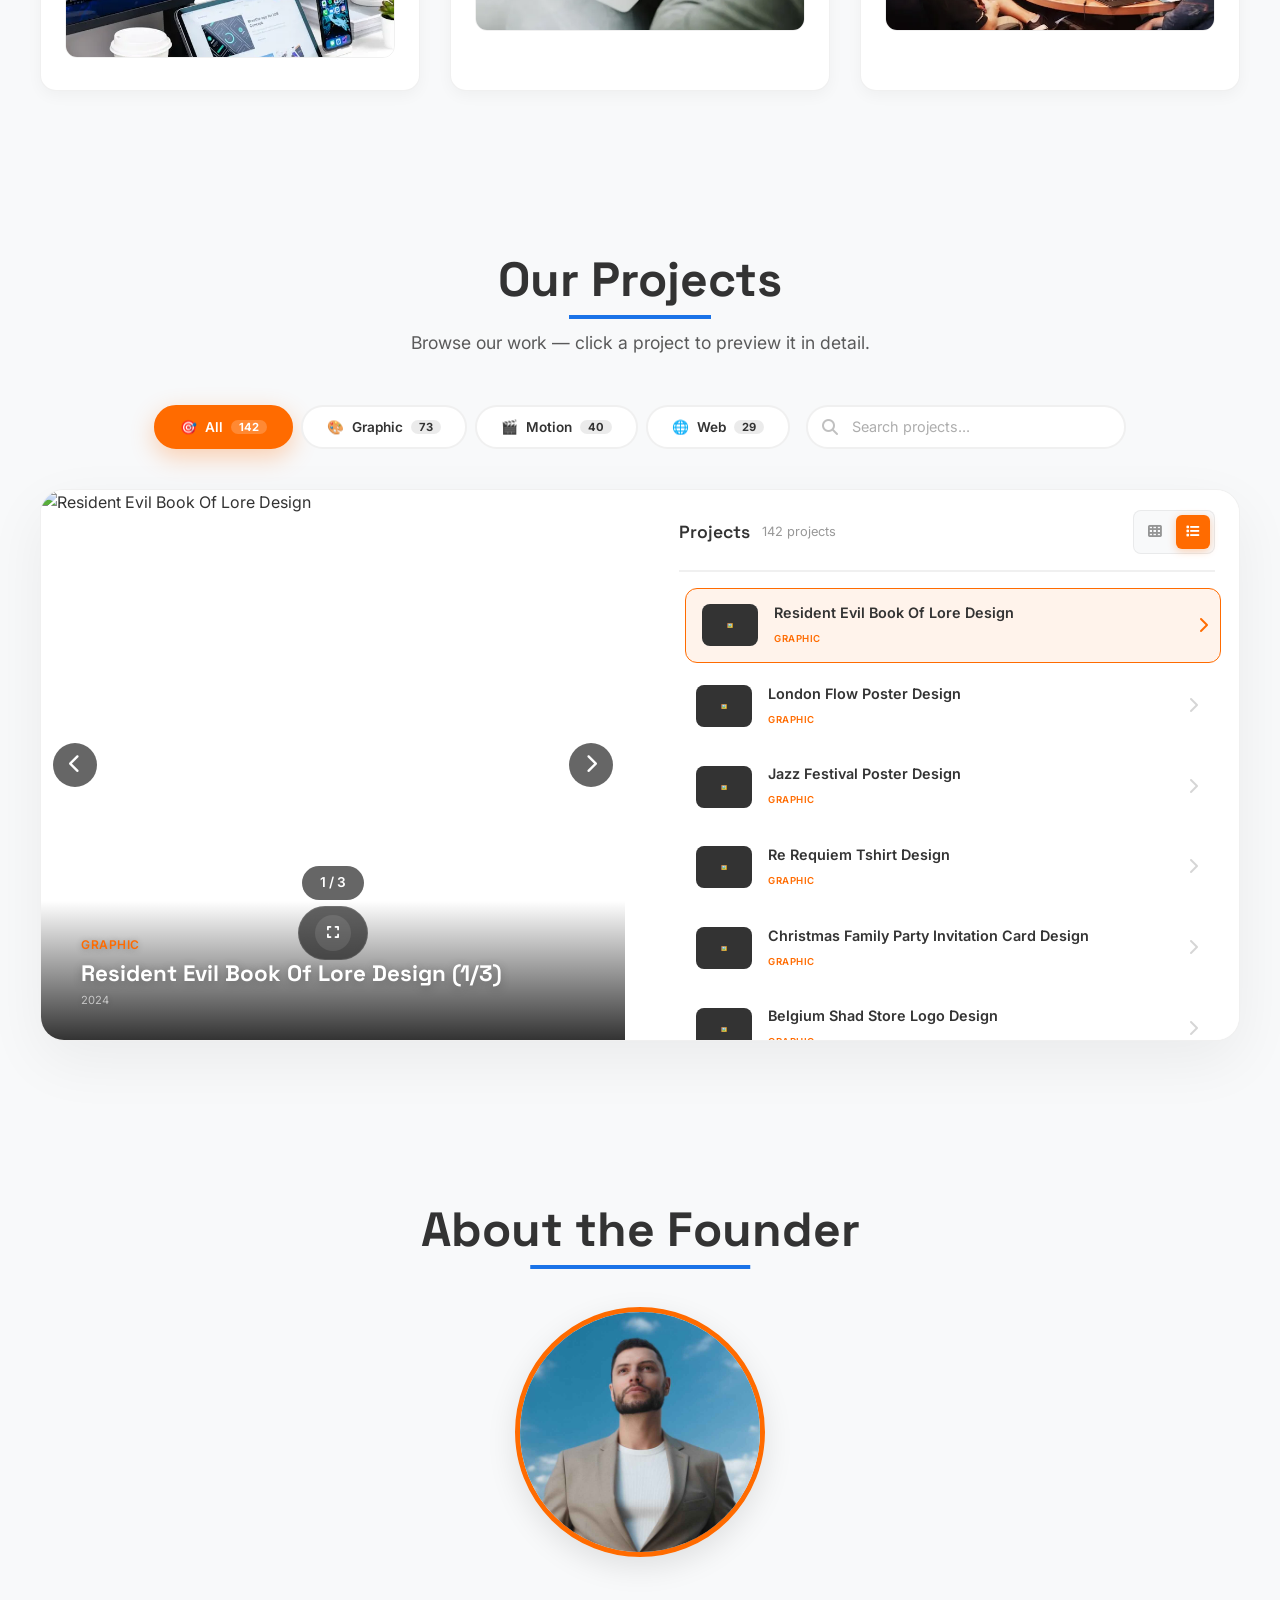
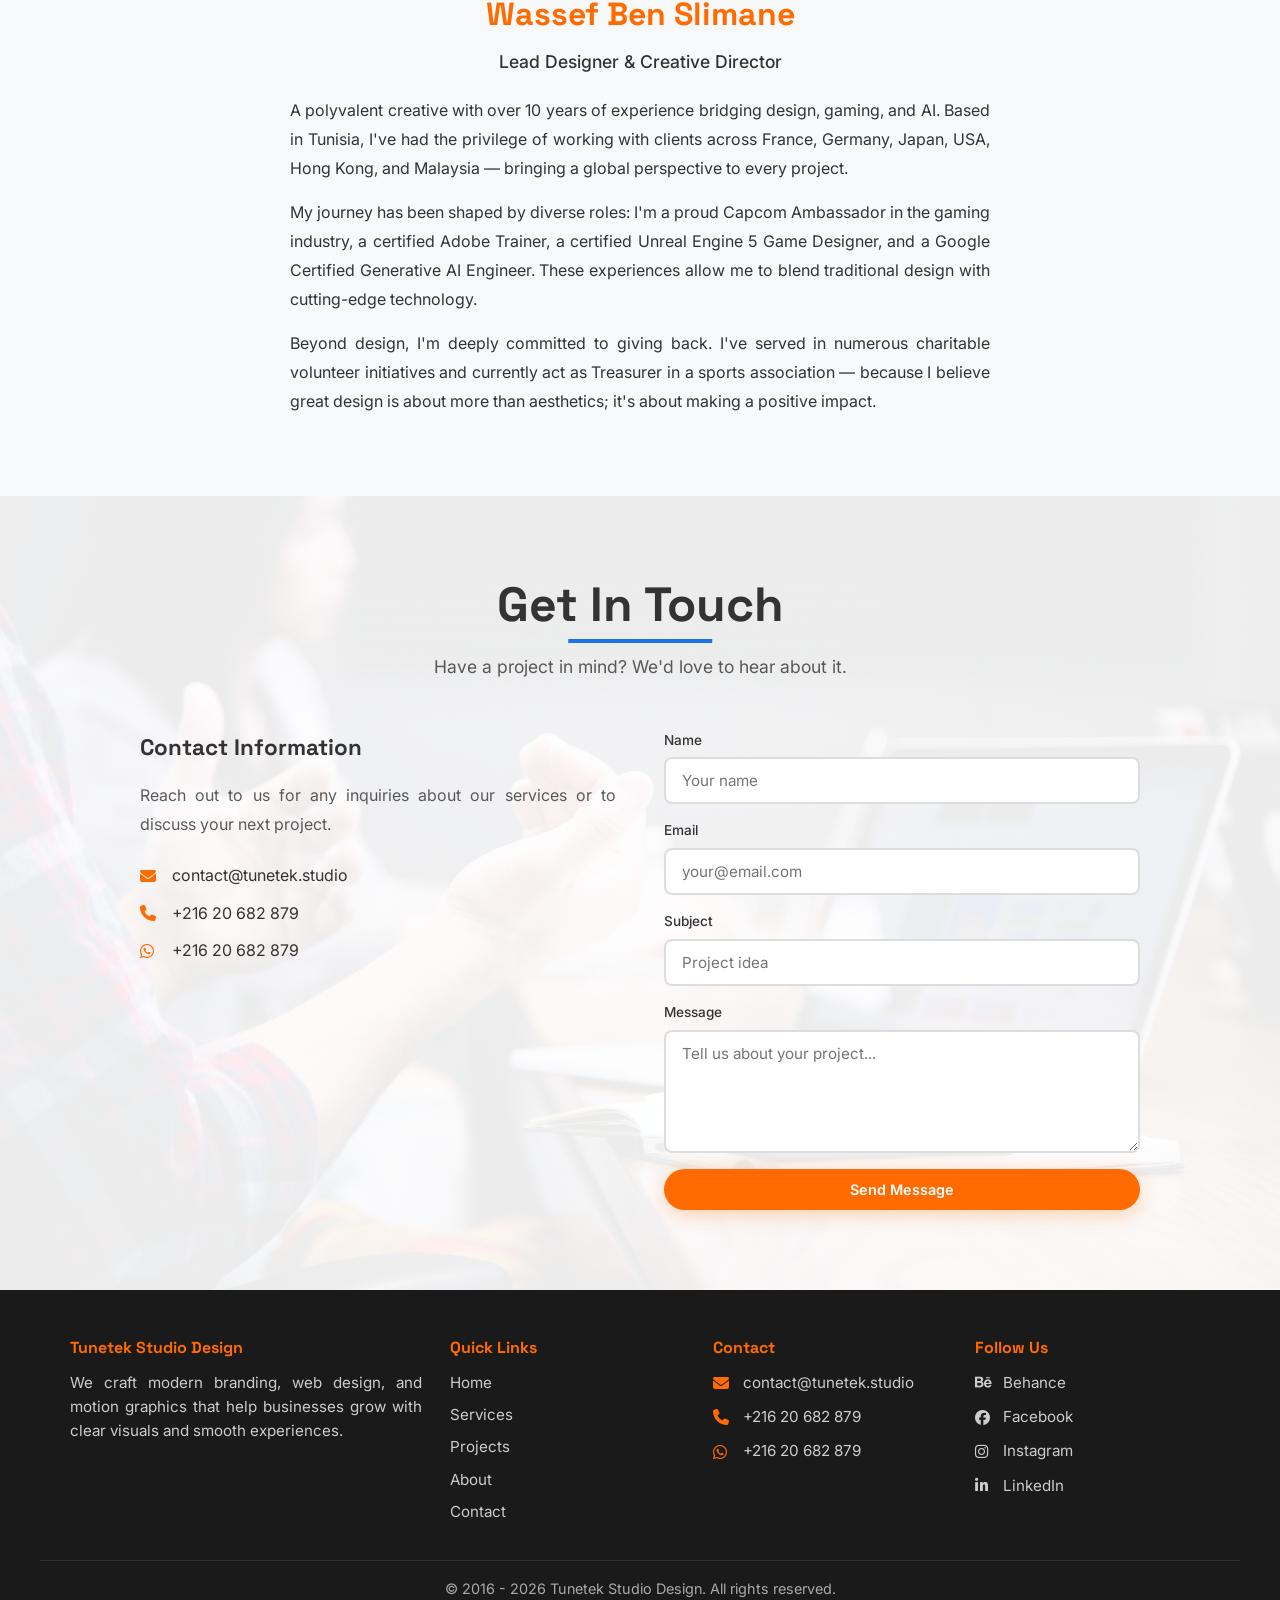
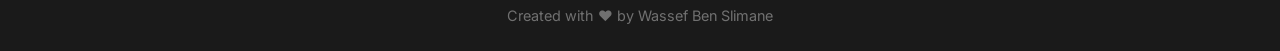
==== commit 3026928a: "webm fix" ====
--- a/index.html
+++ b/index.html
@@ -1754,7 +1754,6 @@
             width: 100%;
         }
 
-        /* Same style for both list and grid views */
         .load-more-btn {
             padding: 12px 36px;
             border: 2px solid var(--secondary-color);
@@ -1784,7 +1783,6 @@
             transform: translateY(0px);
         }
 
-        /* Dark theme support */
         [data-theme="dark"] .load-more-btn {
             background: rgba(255, 255, 255, 0.05);
             border-color: var(--secondary-color);
@@ -1796,12 +1794,10 @@
             color: white !important;
         }
 
-        /* Grid view - make button span full width */
         .grid-view .load-more-container {
             grid-column: 1 / -1;
         }
 
-        /* Responsive */
         @media (max-width: 768px) {
             .load-more-btn {
                 padding: 10px 28px;
@@ -3767,7 +3763,7 @@
         }
 
         // =====================================================================
-        // FILE MANIFEST
+        // FILE MANIFEST - ALL MOTION VIDEOS NOW IN WebM FORMAT
         // =====================================================================
         const GITHUB_BASE = 'https://raw.githubusercontent.com/WBenz/Tunetek-Studio-Design/main/';
 
@@ -3924,62 +3920,62 @@
                 'projects/graphic/Branding-Zeyna-2.webp'
             ],
             motion: [
-                'projects/motion/Happy Core Store Sign Design.mp4',
-                'projects/motion/Happy Core Store Poster Design.mp4',
-                'projects/motion/Next Departure Agency Branding.mp4',
-                'projects/motion/London Flow Poster Design.mp4',
-                'projects/motion/Belgium Shad Logo Design.mp4',
-                'projects/motion/RE Reqiuem Tshirt Design-2.mp4',
-                'projects/motion/RE Requiem Tshirt Design-1.mp4',
-                'projects/motion/Christmas Family Party Card-3.mp4',
-                'projects/motion/Christmas Family Party Card-2.mp4',
-                'projects/motion/Christmas Family Party Card-1.mp4',
-                'projects/motion/Karting Poster Design.mp4',
-                'projects/motion/Old but Gold Store.mp4',
-                'projects/motion/Evening Sun Restaurant Logo.mp4',
-                'projects/motion/Apex Repair Shop.mp4',
-                'projects/motion/Flawless Packaging Design.mp4',
-                'projects/motion/Meridian Trading Company Poster Design.mp4',
-                'projects/motion/Angelas Clothing.mp4',
-                'projects/motion/Parcel Flow Motion Design.mp4',
-                'projects/motion/Golden Prime Company.mp4',
-                'projects/motion/Palestine Donation Event.mp4',
-                'projects/motion/Neat Nest Poster Design.mp4',
-                'projects/motion/Netherland Cycling Event Poster Design.mp4',
-                'projects/motion/Elite Car Repair Shop Banner Design.mp4',
-                'projects/motion/OAK and FORM Business Card.mp4',
-                'projects/motion/Pearls and Probes Accessories Flyer Design.mp4',
-                'projects/motion/Summer Soccer Club Poster Design.mp4',
-                'projects/motion/School Party Poster Design.mp4',
-                'projects/motion/Flower Delivery Company Motion Design.mp4',
-                'projects/motion/Solidarity Event Motion Design.mp4',
-                'projects/motion/Baby Website Motion Design.mp4',
-                'projects/motion/Camping Website Motion Design.mp4',
-                'projects/motion/WashTop Garage Website Motion Design.mp4',
-                'projects/motion/Car Care Website Motion Design.mp4',
-                'projects/motion/Harmonica Website Motion Design.mp4',
-                'projects/motion/Techno Studio Website Motion Design.mp4',
-                'projects/motion/Multiple Web Site Motion Design.mp4',
-                'projects/motion/Elegance Website Motion Design.mp4',
-                'projects/motion/Trading Website Motion Design.mp4',
-                'projects/motion/Golden Chips Commercial.mp4',
-                'projects/motion/Pack Oriental Commercial.mp4',
-                'projects/motion/Panomedia Motion Design.mp4',
-                'projects/motion/Brains Spark-Motion Design-1.mp4',
-                'projects/motion/Brains Spark-Motion Design-2.mp4',
-                'projects/motion/Brains Spark-Motion Design-3.mp4',
-                'projects/motion/Brains Spark-Motion Design-4.mp4',
-                'projects/motion/Brains Spark-Motion Design-5.mp4',
-                'projects/motion/Brains Spark-Motion Design-6.mp4',
-                'projects/motion/Brains Spark-Motion Design-7.mp4',
-                'projects/motion/Brains Spark-Motion Design-8.mp4',
-                'projects/motion/Brains Spark-Motion Design-9.mp4',
-                'projects/motion/Brains Spark-Motion Design-10.mp4',
-                'projects/motion/Brains Spark-Motion Design-11.mp4',
-                'projects/motion/Brains Spark-Motion Design-12.mp4',
-                'projects/motion/Brains Spark-Motion Design-13.mp4',
-                'projects/motion/Brains Spark-Motion Design-14.mp4',
-                'projects/motion/Brains Spark-Motion Design-15.mp4'
+                'projects/motion/Happy Core Store Sign Design.webm',
+                'projects/motion/Happy Core Store Poster Design.webm',
+                'projects/motion/Next Departure Agency Branding.webm',
+                'projects/motion/London Flow Poster Design.webm',
+                'projects/motion/Belgium Shad Logo Design.webm',
+                'projects/motion/RE Reqiuem Tshirt Design-2.webm',
+                'projects/motion/RE Requiem Tshirt Design-1.webm',
+                'projects/motion/Christmas Family Party Card-3.webm',
+                'projects/motion/Christmas Family Party Card-2.webm',
+                'projects/motion/Christmas Family Party Card-1.webm',
+                'projects/motion/Karting Poster Design.webm',
+                'projects/motion/Old but Gold Store.webm',
+                'projects/motion/Evening Sun Restaurant Logo.webm',
+                'projects/motion/Apex Repair Shop.webm',
+                'projects/motion/Flawless Packaging Design.webm',
+                'projects/motion/Meridian Trading Company Poster Design.webm',
+                'projects/motion/Angelas Clothing.webm',
+                'projects/motion/Parcel Flow Motion Design.webm',
+                'projects/motion/Golden Prime Company.webm',
+                'projects/motion/Palestine Donation Event.webm',
+                'projects/motion/Neat Nest Poster Design.webm',
+                'projects/motion/Netherland Cycling Event Poster Design.webm',
+                'projects/motion/Elite Car Repair Shop Banner Design.webm',
+                'projects/motion/OAK and FORM Business Card.webm',
+                'projects/motion/Pearls and Probes Accessories Flyer Design.webm',
+                'projects/motion/Summer Soccer Club Poster Design.webm',
+                'projects/motion/School Party Poster Design.webm',
+                'projects/motion/Flower Delivery Company Motion Design.webm',
+                'projects/motion/Solidarity Event Motion Design.webm',
+                'projects/motion/Baby Website Motion Design.webm',
+                'projects/motion/Camping Website Motion Design.webm',
+                'projects/motion/WashTop Garage Website Motion Design.webm',
+                'projects/motion/Car Care Website Motion Design.webm',
+                'projects/motion/Harmonica Website Motion Design.webm',
+                'projects/motion/Techno Studio Website Motion Design.webm',
+                'projects/motion/Multiple Web Site Motion Design.webm',
+                'projects/motion/Elegance Website Motion Design.webm',
+                'projects/motion/Trading Website Motion Design.webm',
+                'projects/motion/Golden Chips Commercial.webm',
+                'projects/motion/Pack Oriental Commercial.webm',
+                'projects/motion/Panomedia Motion Design.webm',
+                'projects/motion/Brains Spark-Motion Design-1.webm',
+                'projects/motion/Brains Spark-Motion Design-2.webm',
+                'projects/motion/Brains Spark-Motion Design-3.webm',
+                'projects/motion/Brains Spark-Motion Design-4.webm',
+                'projects/motion/Brains Spark-Motion Design-5.webm',
+                'projects/motion/Brains Spark-Motion Design-6.webm',
+                'projects/motion/Brains Spark-Motion Design-7.webm',
+                'projects/motion/Brains Spark-Motion Design-8.webm',
+                'projects/motion/Brains Spark-Motion Design-9.webm',
+                'projects/motion/Brains Spark-Motion Design-10.webm',
+                'projects/motion/Brains Spark-Motion Design-11.webm',
+                'projects/motion/Brains Spark-Motion Design-12.webm',
+                'projects/motion/Brains Spark-Motion Design-13.webm',
+                'projects/motion/Brains Spark-Motion Design-14.webm',
+                'projects/motion/Brains Spark-Motion Design-15.webm'
             ],
             web: [
                 'projects/web/Car-Care-Website.webp',
@@ -4343,20 +4339,16 @@
             }
 
             setupViewToggle() {
-                // Restore saved preference
                 const savedView = localStorage.getItem('portfolioView') || 'list';
                 this.currentView = savedView;
                 
-                // Set active state
                 const buttons = this.viewToggle.querySelectorAll('.view-btn');
                 buttons.forEach(btn => {
                     btn.classList.toggle('active', btn.dataset.view === savedView);
                 });
                 
-                // Apply view
                 this.applyView(savedView);
                 
-                // Add click listeners
                 buttons.forEach(btn => {
                     btn.addEventListener('click', () => {
                         const view = btn.dataset.view;
@@ -4370,7 +4362,6 @@
                 this.currentView = view;
                 localStorage.setItem('portfolioView', view);
                 
-                // Update button states
                 this.viewToggle.querySelectorAll('.view-btn').forEach(btn => {
                     btn.classList.toggle('active', btn.dataset.view === view);
                 });
@@ -4525,7 +4516,6 @@
                     this.listContainer.appendChild(loadMoreContainer);
                 }
                 
-                // Re-apply view after rendering
                 this.applyView(this.currentView);
                 
                 if (this.filteredItems.length > 0 && !this.currentProject) {
@@ -4561,7 +4551,7 @@
                 if (item.isVideo) {
                     const vid = document.createElement('video');
                     vid.src = filePath;
-                    vid.poster = filePath.replace('.mp4', '.webp');
+                    vid.poster = filePath.replace('.webm', '.webp');
                     vid.muted = true;
                     vid.playsInline = true;
                     vid.preload = 'metadata';
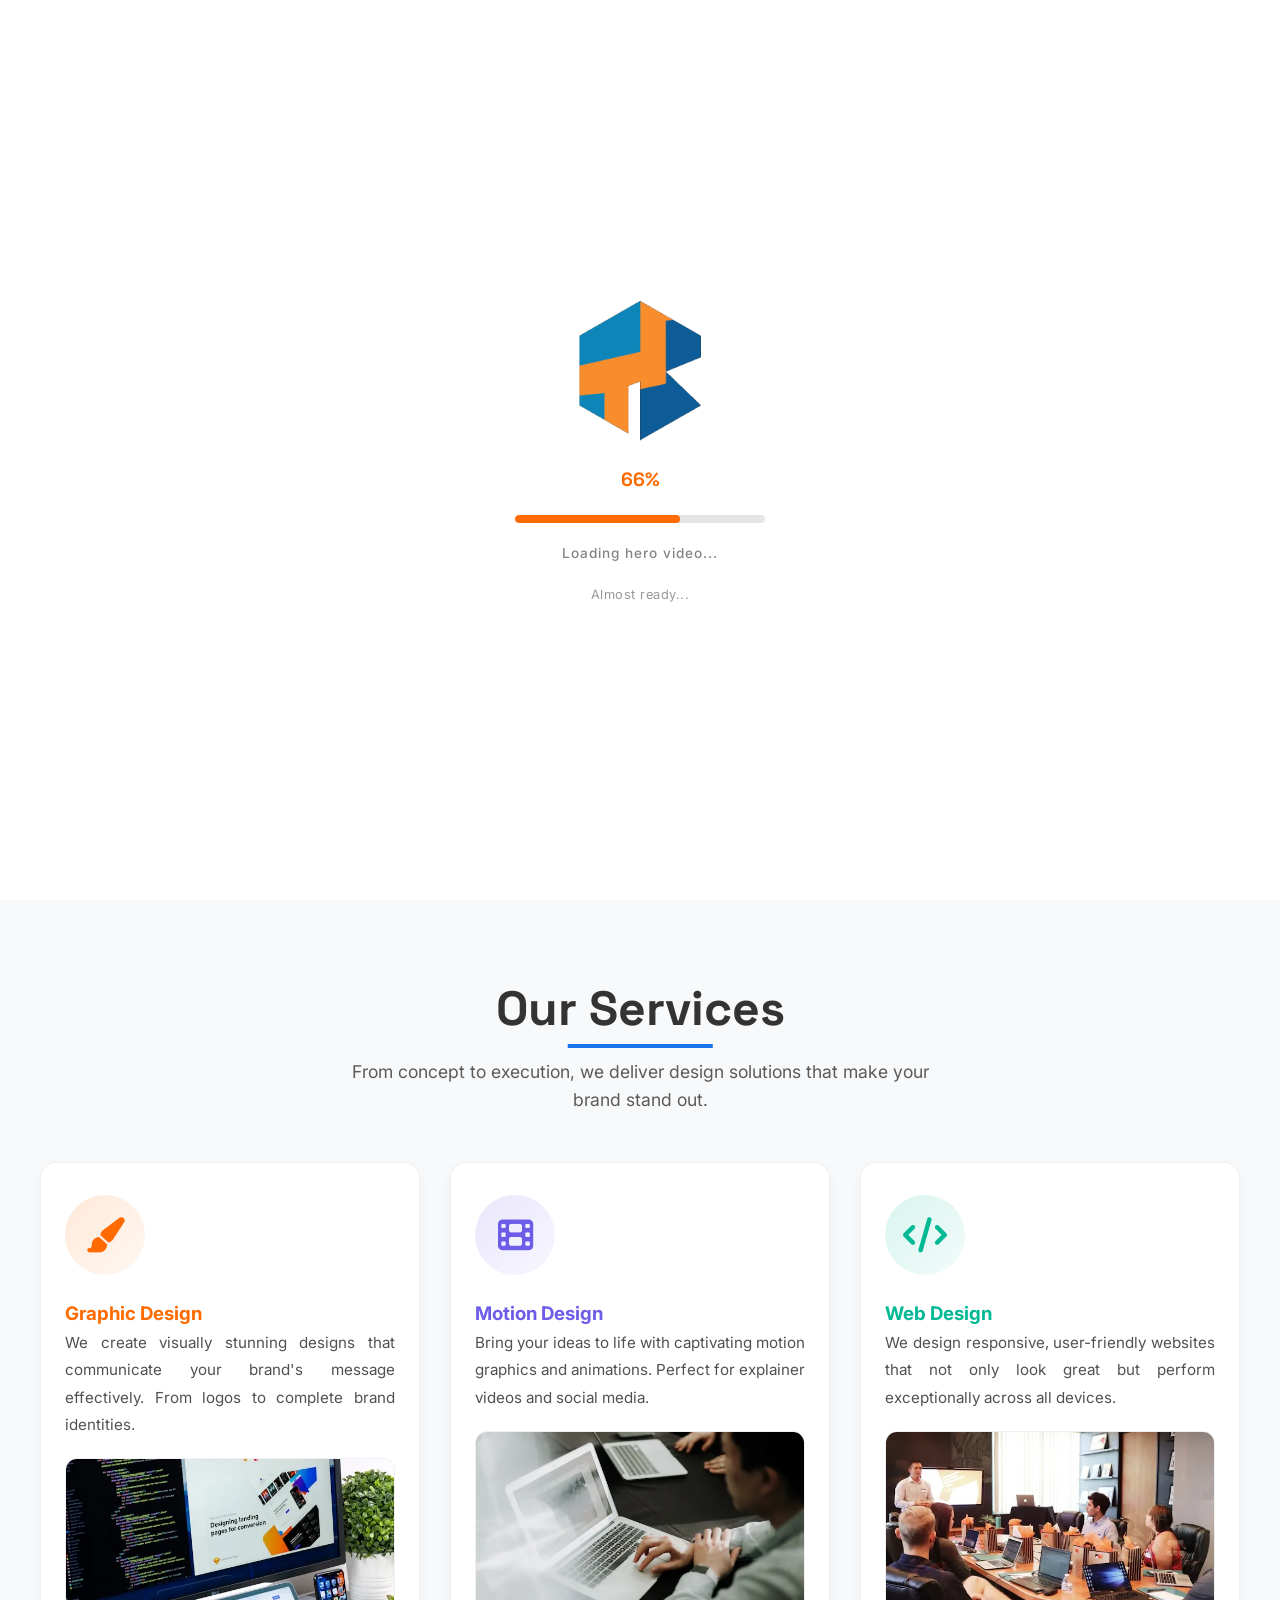
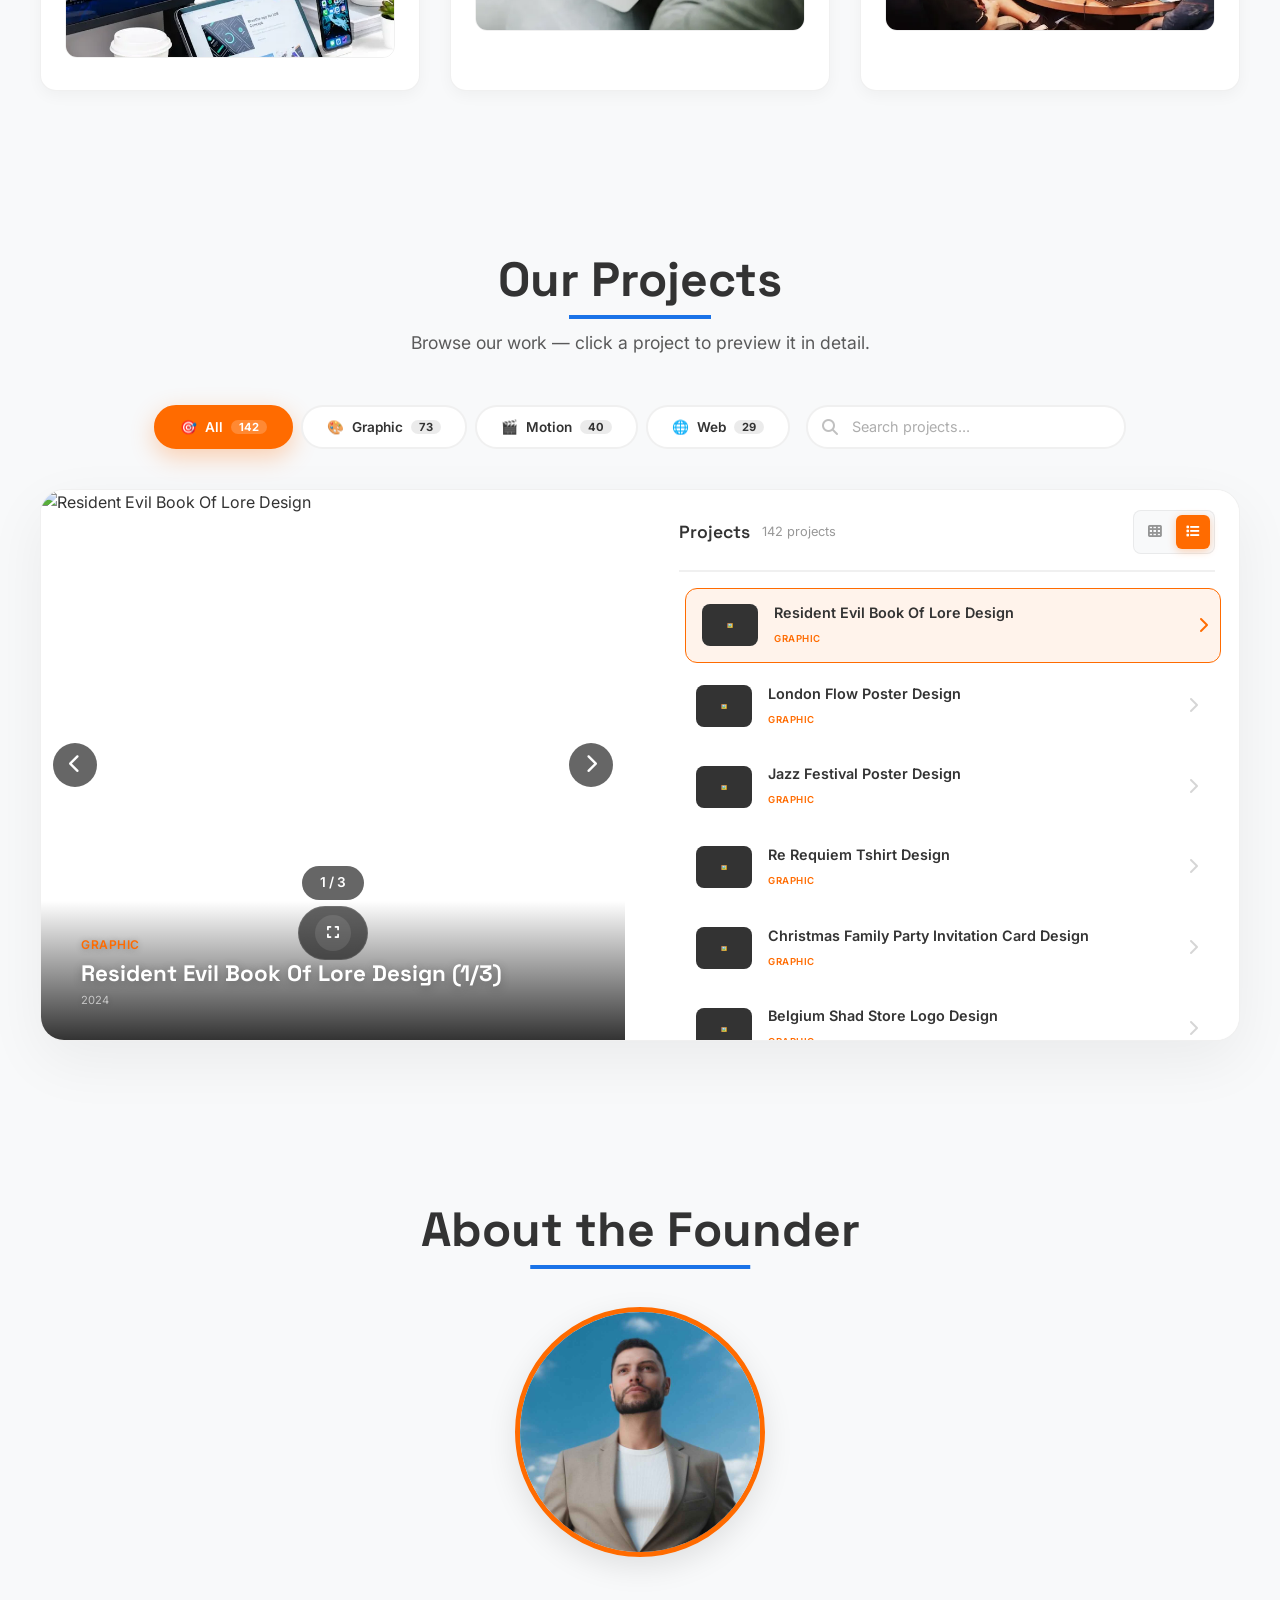
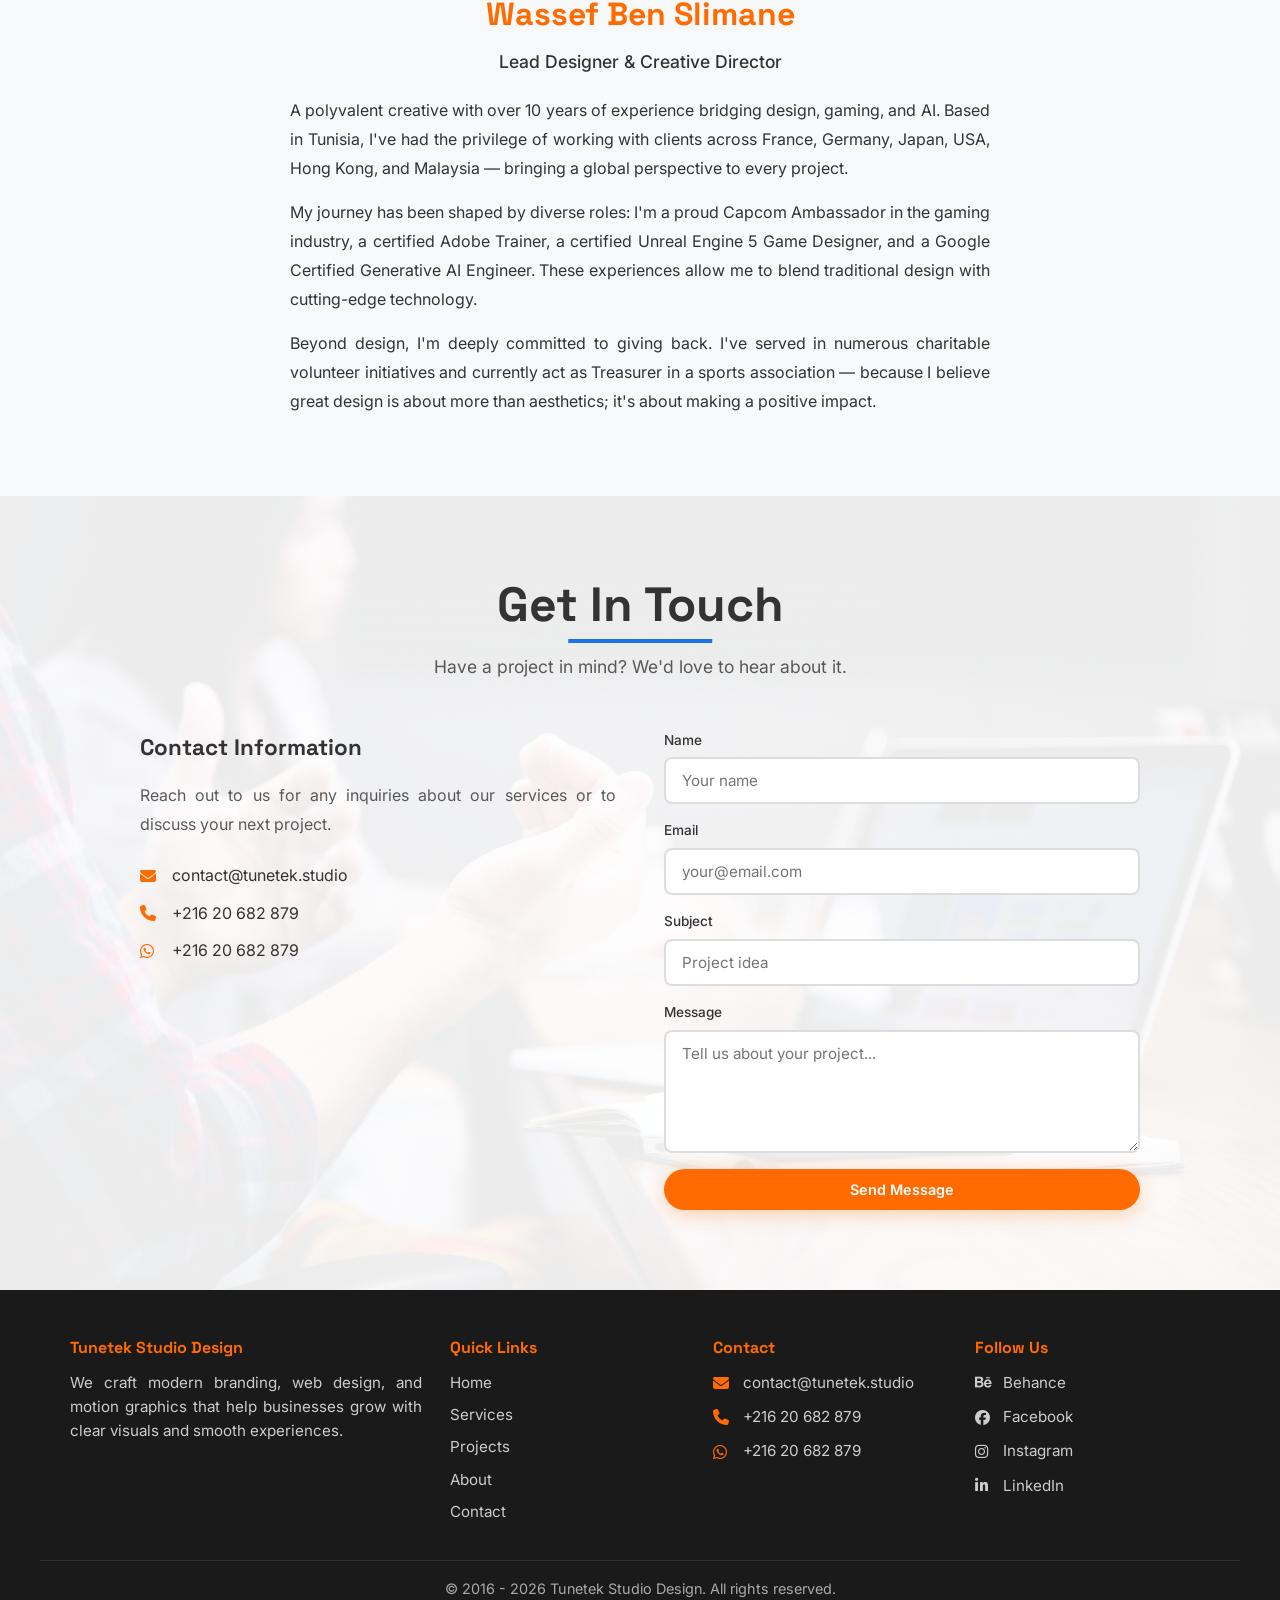
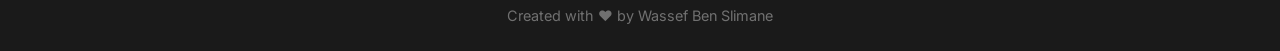
==== commit efd35203: "hero webm" ====
--- a/index.html
+++ b/index.html
@@ -3185,6 +3185,9 @@
                 <div class="hero-loading-spinner"></div>
             </div>
             <video class="hero-video" autoplay loop muted playsinline preload="metadata" id="heroVideo">
+                <!-- WebM first (preferred by most browsers - smaller, faster) -->
+                <source src="https://raw.githubusercontent.com/WBenz/Tunetek-Studio-Design/main/hero-video.webm" type="video/webm">
+                <!-- MP4 fallback (for Safari and older browsers) -->
                 <source src="https://raw.githubusercontent.com/WBenz/Tunetek-Studio-Design/main/hero-video.mp4" type="video/mp4">
             </video>
         </div>
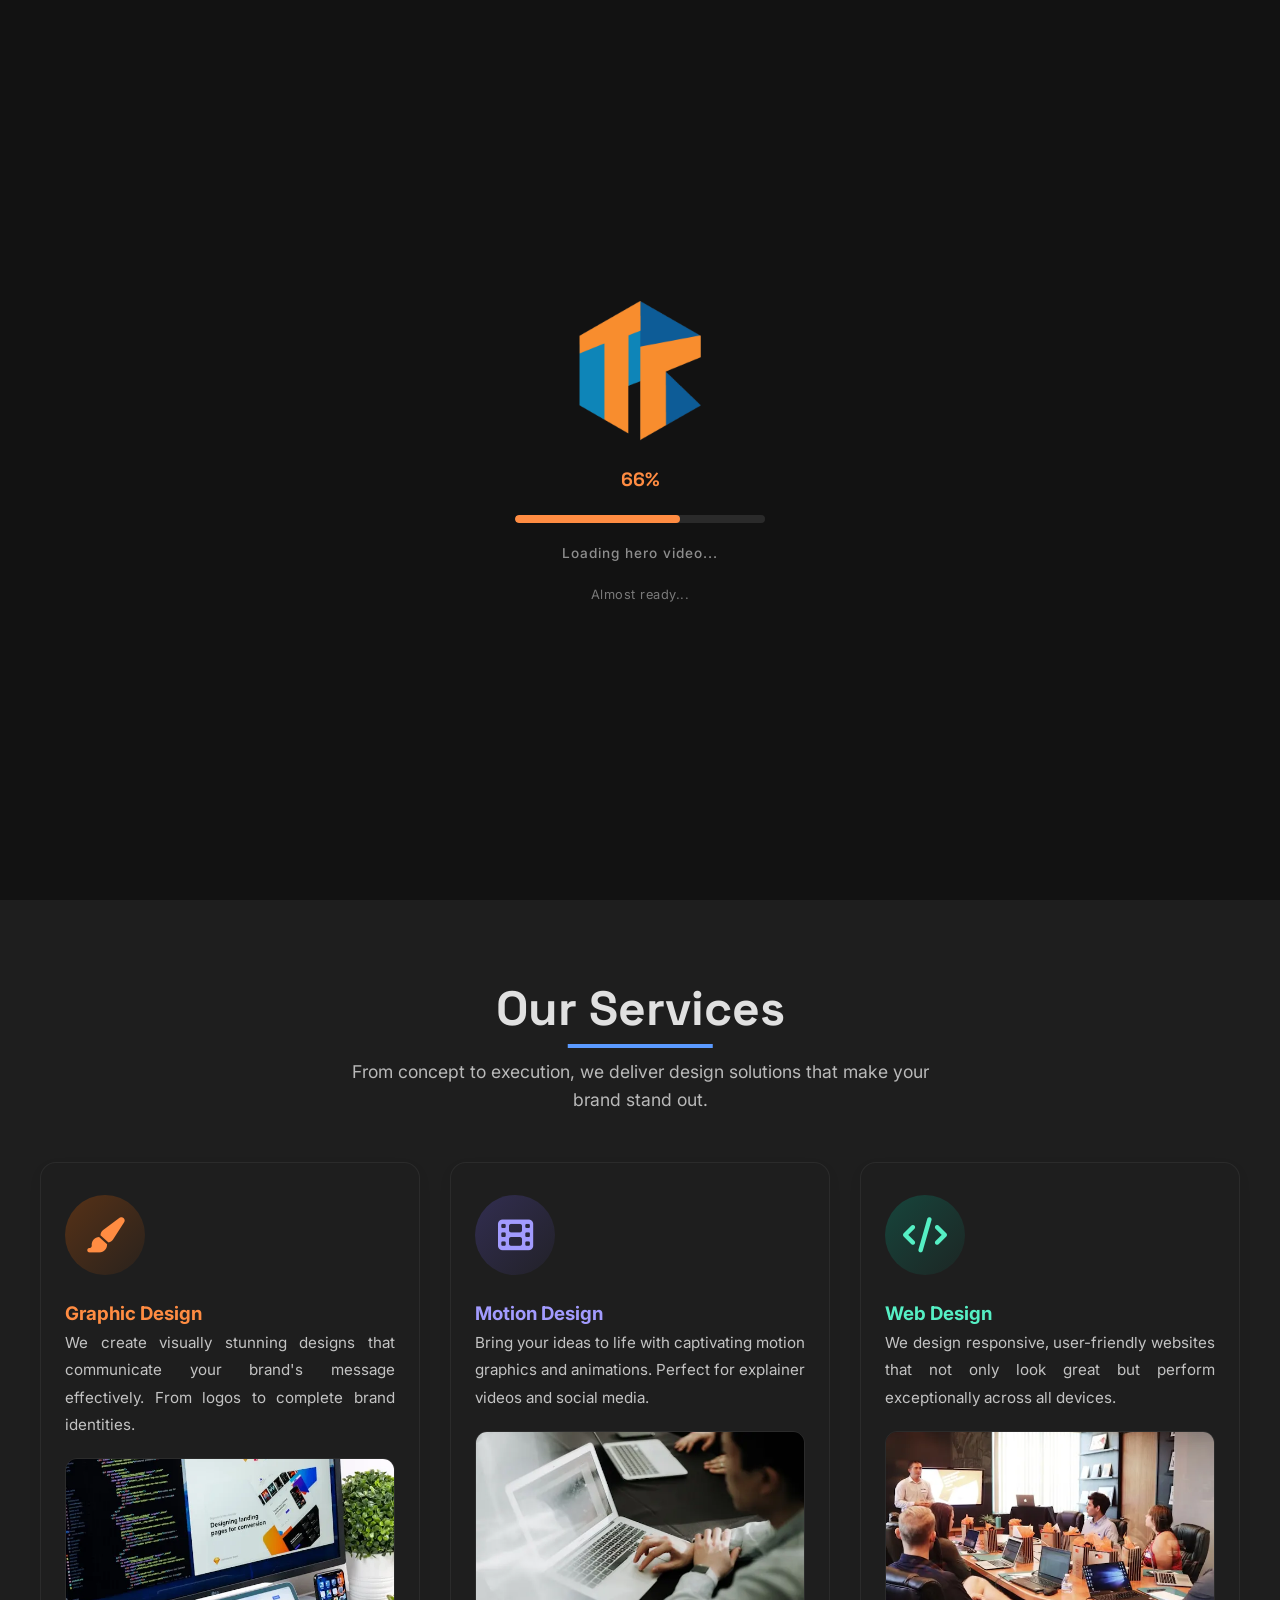
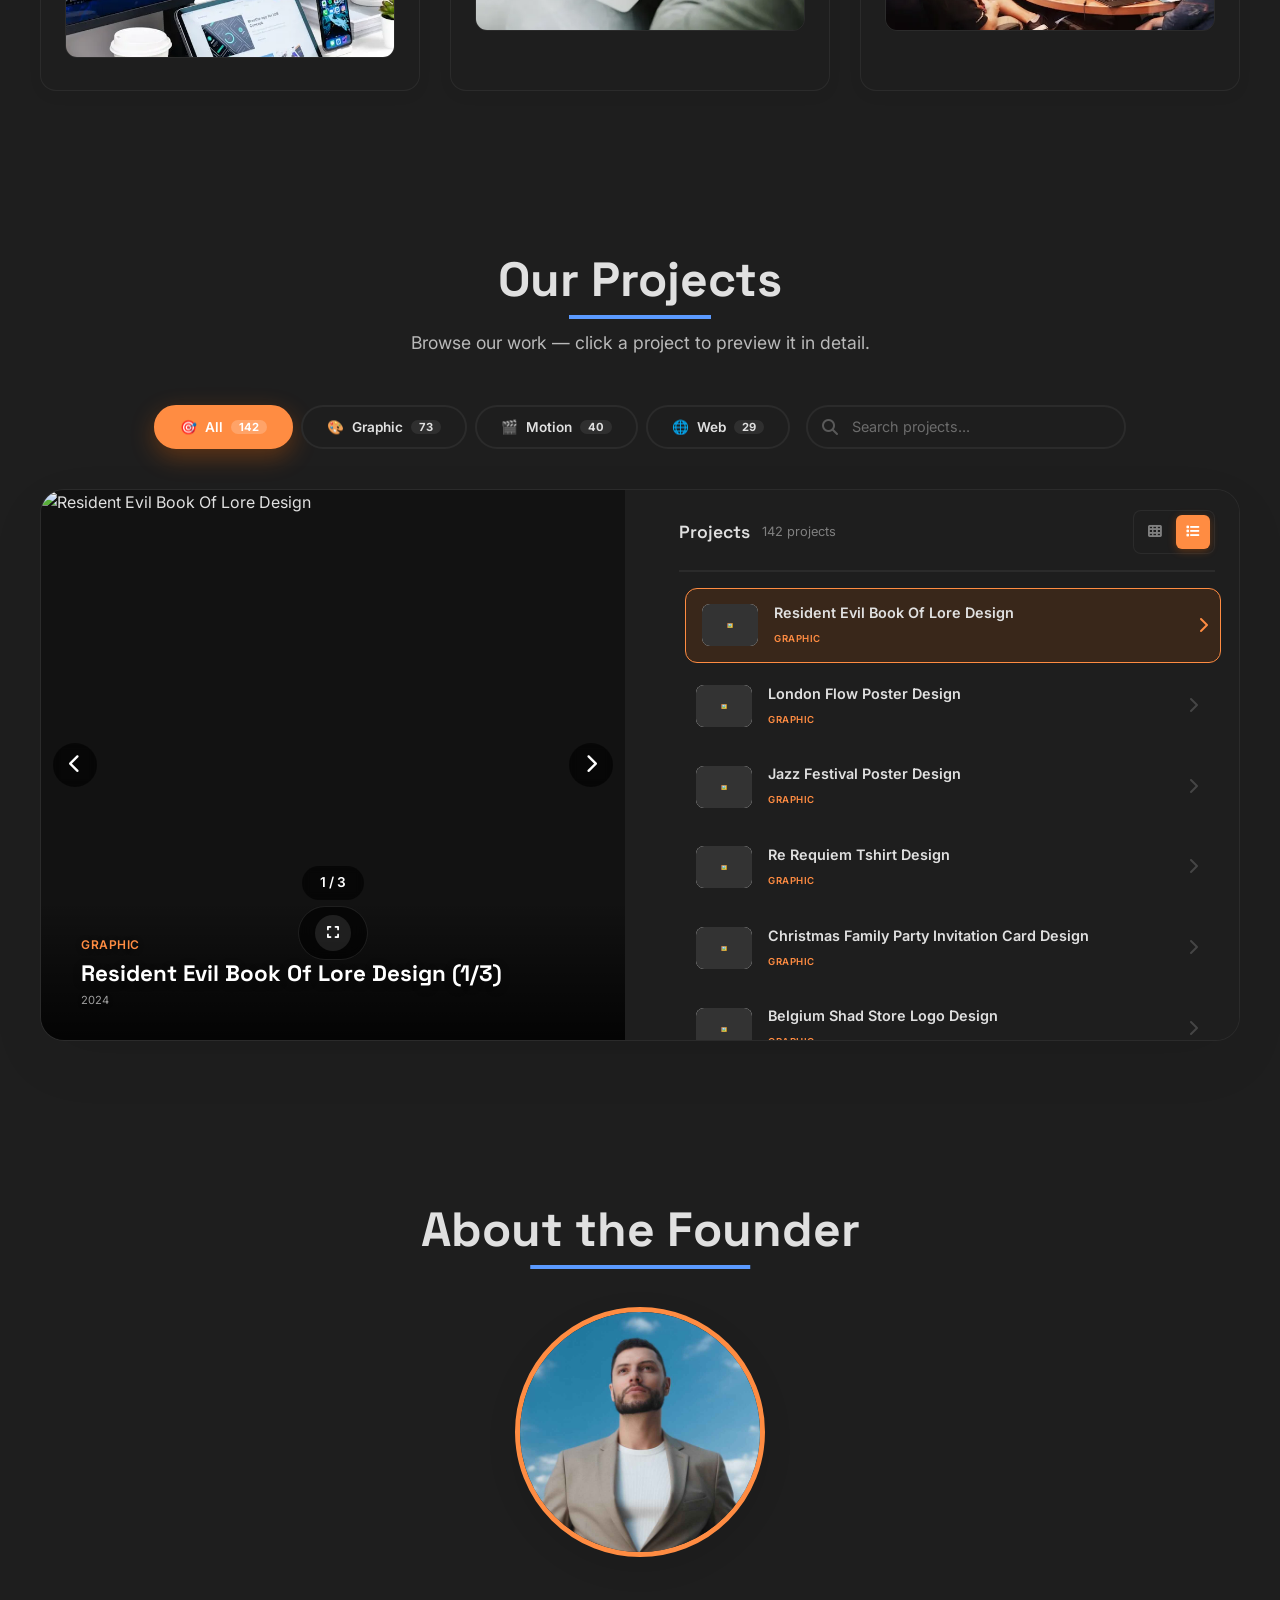
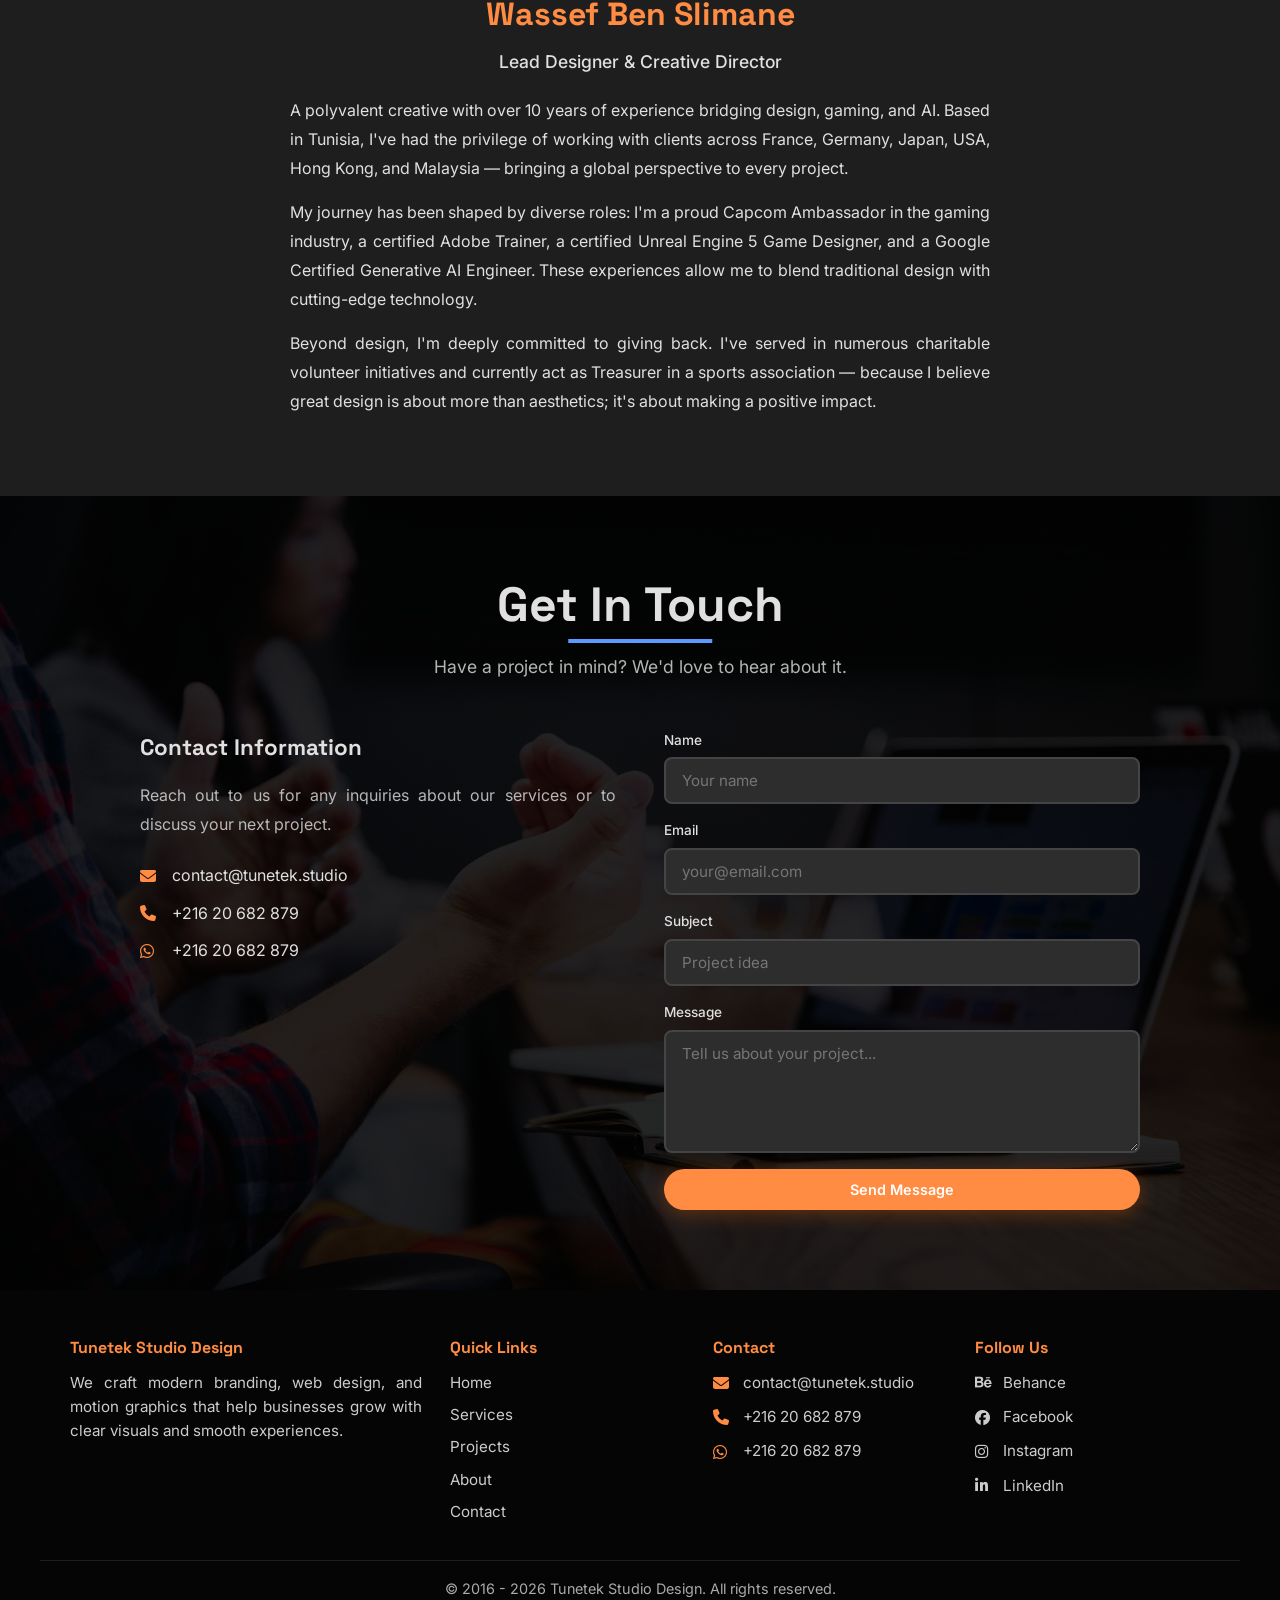
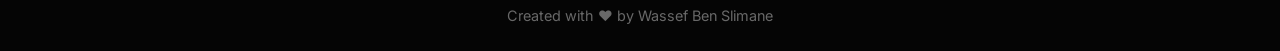
==== commit dec5a7bd: "dark-light default" ====
--- a/index.html
+++ b/index.html
@@ -1,5 +1,5 @@
 <!DOCTYPE html>
-<html lang="en">
+<html lang="en" data-theme="dark">
 <head>
     <meta charset="UTF-8">
     <meta name="viewport" content="width=device-width, initial-scale=1.0">
@@ -53,7 +53,7 @@
             --web-color: #00b894;
         }
 
-        /* ===================== DARK THEME ===================== */
+        /* ===================== DARK THEME (DEFAULT) ===================== */
         [data-theme="dark"] {
             --primary-color: #5b9aff;
             --secondary-color: #ff8c42;
@@ -77,6 +77,30 @@
             --web-color: #55efc4;
         }
 
+        /* ===================== LIGHT THEME (USER PREFERENCE) ===================== */
+        [data-theme="light"] {
+            --primary-color: #1a73e8;
+            --secondary-color: #ff6b00;
+            --tertiary-color: #ffffff;
+            --text-color: #333333;
+            --dark-bg: #1a1a1a;
+            --card-bg: #ffffff;
+            --header-bg: rgba(255, 255, 255, 0.95);
+            --footer-bg: #1a1a1a;
+            --input-bg: #ffffff;
+            --input-border: #dddddd;
+            --accent-color: #f8f9fa;
+            --label-color: #333333;
+            --border-light: rgba(0,0,0,0.06);
+            --error-color: #dc3545;
+            --error-bg: rgba(220, 53, 69, 0.08);
+            --success-color: #28a745;
+            
+            --graphic-color: #ff6b00;
+            --motion-color: #6c5ce7;
+            --web-color: #00b894;
+        }
+
         /* ===================== RESET & BASE ===================== */
         * {
             margin: 0;
@@ -313,7 +337,7 @@
             left: 0;
             width: 100%;
             height: var(--header-height);
-            background: rgba(255, 255, 255, 1);
+            background: var(--header-bg);
             backdrop-filter: blur(10px);
             -webkit-backdrop-filter: blur(10px);
             border-bottom: 1px solid var(--border-light);
@@ -322,20 +346,11 @@
             box-shadow: 0 2px 10px rgba(0, 0, 0, 0.08);
         }
 
-        [data-theme="dark"] header {
-            background: rgba(30, 30, 30, 1);
-            border-bottom: 1px solid rgba(255, 255, 255, 0.08);
-        }
-
         header.scrolled {
-            background: rgba(255, 255, 255, 0.8);
+            background: var(--header-bg);
             backdrop-filter: blur(20px);
             -webkit-backdrop-filter: blur(20px);
             box-shadow: 0 4px 15px rgba(0, 0, 0, 0.05);
-        }
-
-        [data-theme="dark"] header.scrolled {
-            background: rgba(30, 30, 30, 0.8);
         }
 
         .header-container {
@@ -3165,7 +3180,7 @@
                             <button class="language-btn" id="lang-fr" aria-label="Français">FR</button>
                             <span class="language-separator">|</span>
                             <button class="header-btn" id="theme-toggle" aria-label="Toggle theme">
-                                <i class="fas fa-moon"></i>
+                                <i class="fas fa-sun"></i>
                             </button>
                         </div>
                     </li>
@@ -5631,12 +5646,15 @@
         }
 
         // =====================================================================
-        // THEME MANAGER
+        // THEME MANAGER - DARK THEME IS NOW DEFAULT
         // =====================================================================
         class ThemeManager {
             constructor() {
                 this.btn = document.getElementById('theme-toggle');
-                this.currentTheme = localStorage.getItem('theme') || 'light';
+                // Check if user has a saved preference
+                const savedTheme = localStorage.getItem('theme');
+                // If saved, use it. If not, default to dark.
+                this.currentTheme = savedTheme || 'dark';
                 this.applyTheme(this.currentTheme);
                 this.btn.addEventListener('click', () => this.toggleTheme());
             }
@@ -5653,7 +5671,7 @@
                     document.documentElement.setAttribute('data-theme', 'dark');
                     this.btn.innerHTML = '<i class="fas fa-sun"></i>';
                 } else {
-                    document.documentElement.removeAttribute('data-theme');
+                    document.documentElement.setAttribute('data-theme', 'light');
                     this.btn.innerHTML = '<i class="fas fa-moon"></i>';
                 }
             }
